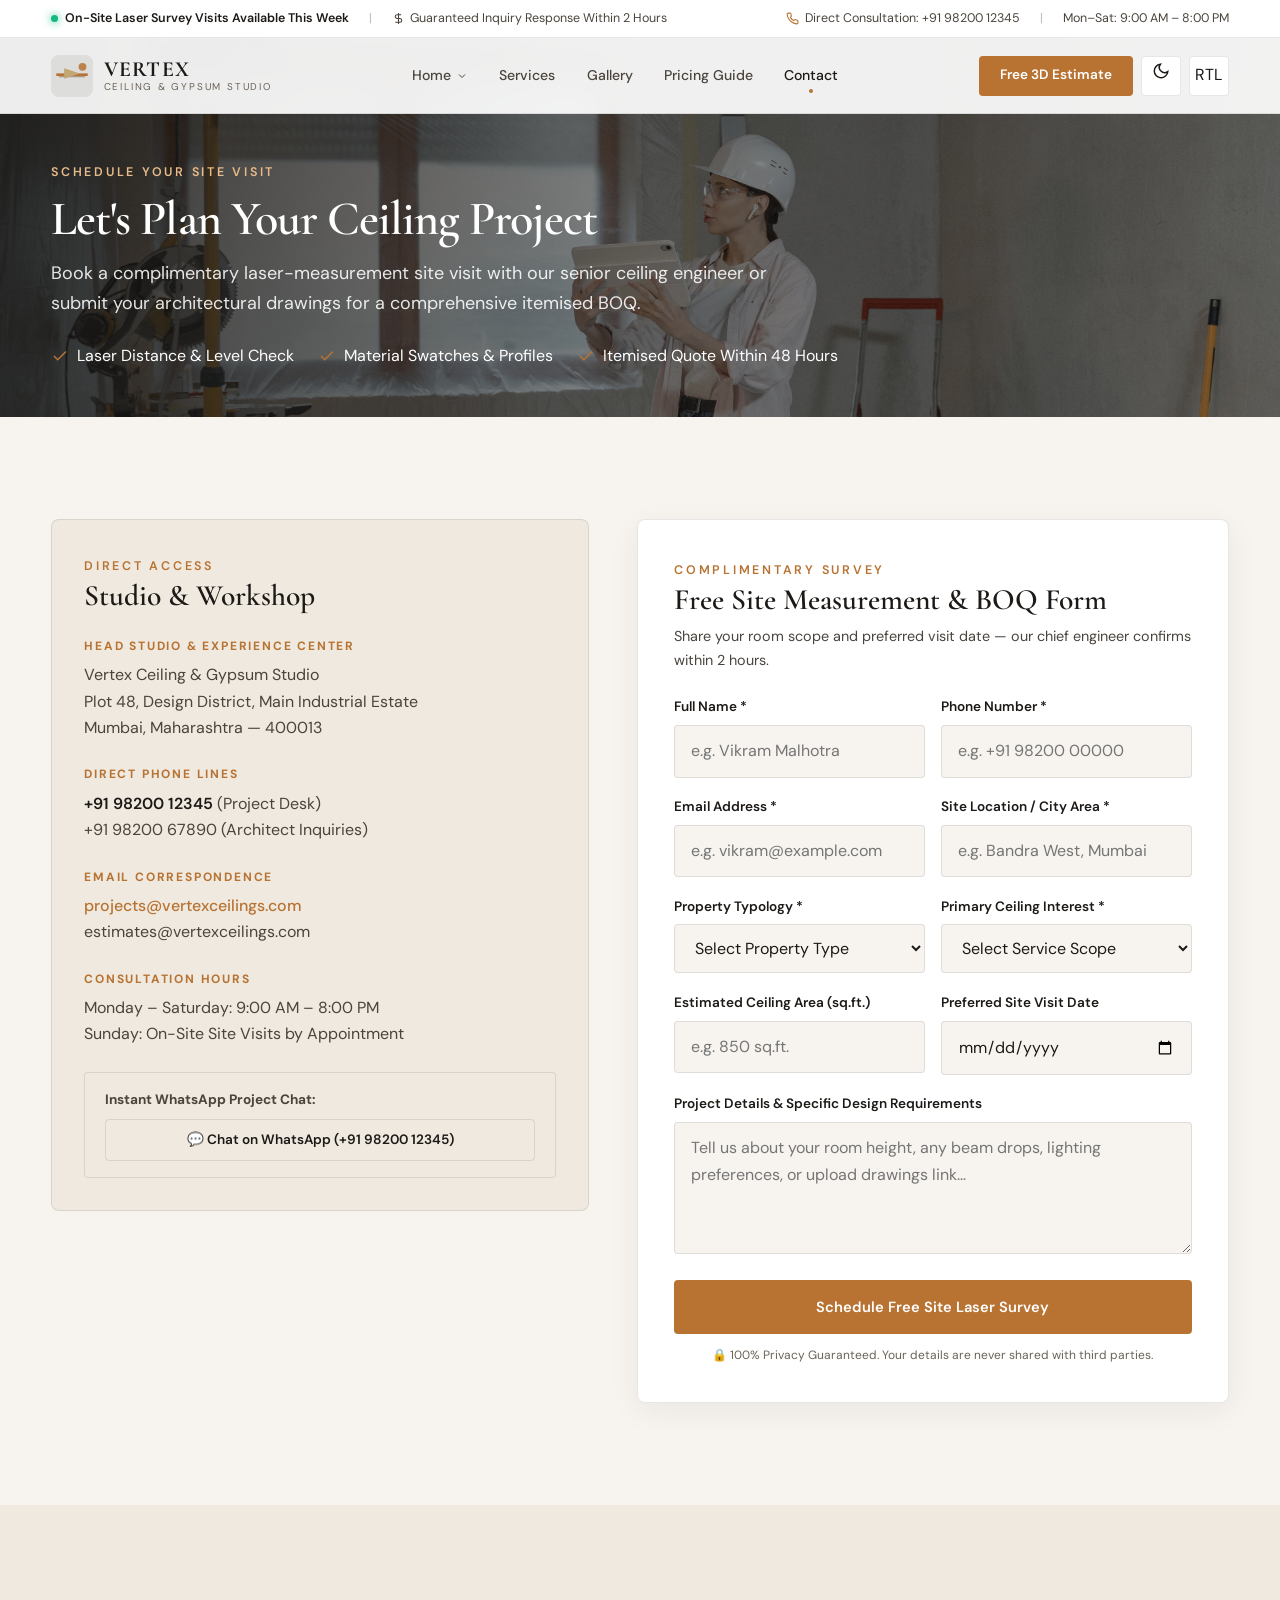
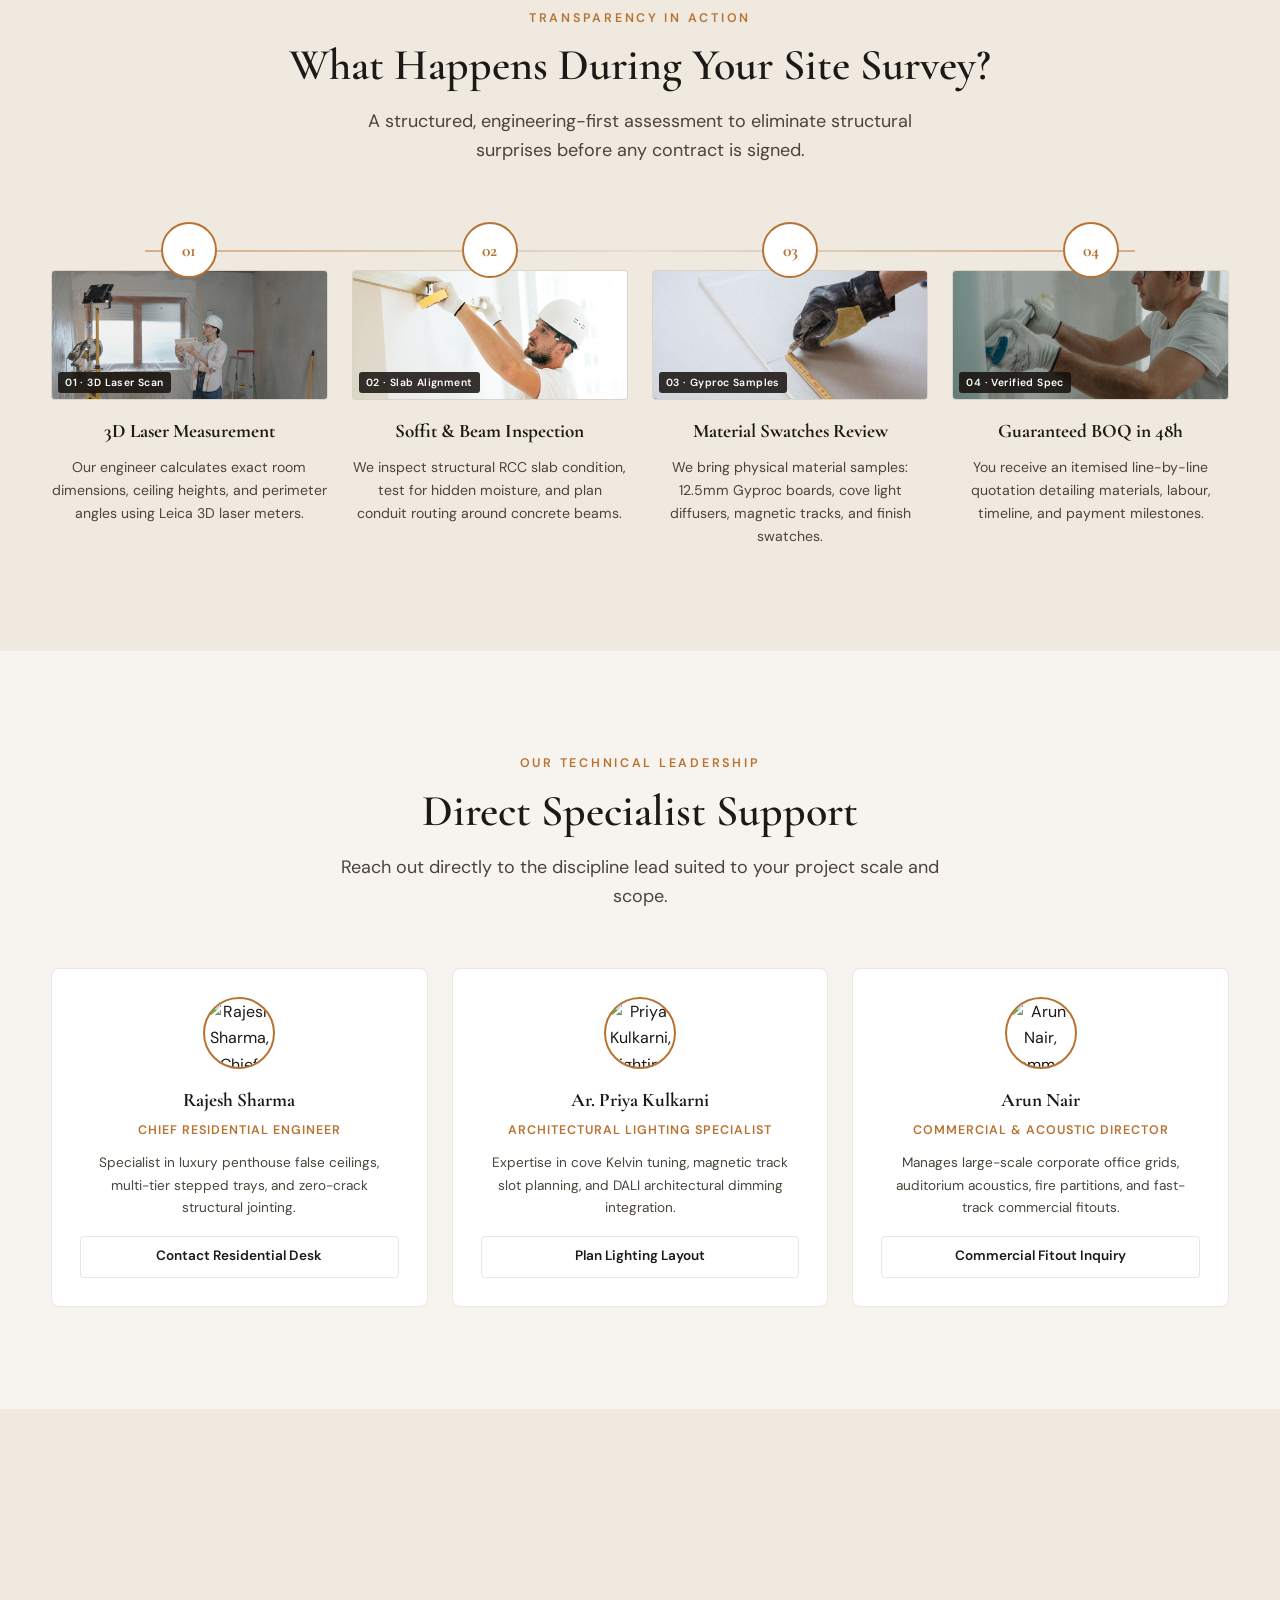
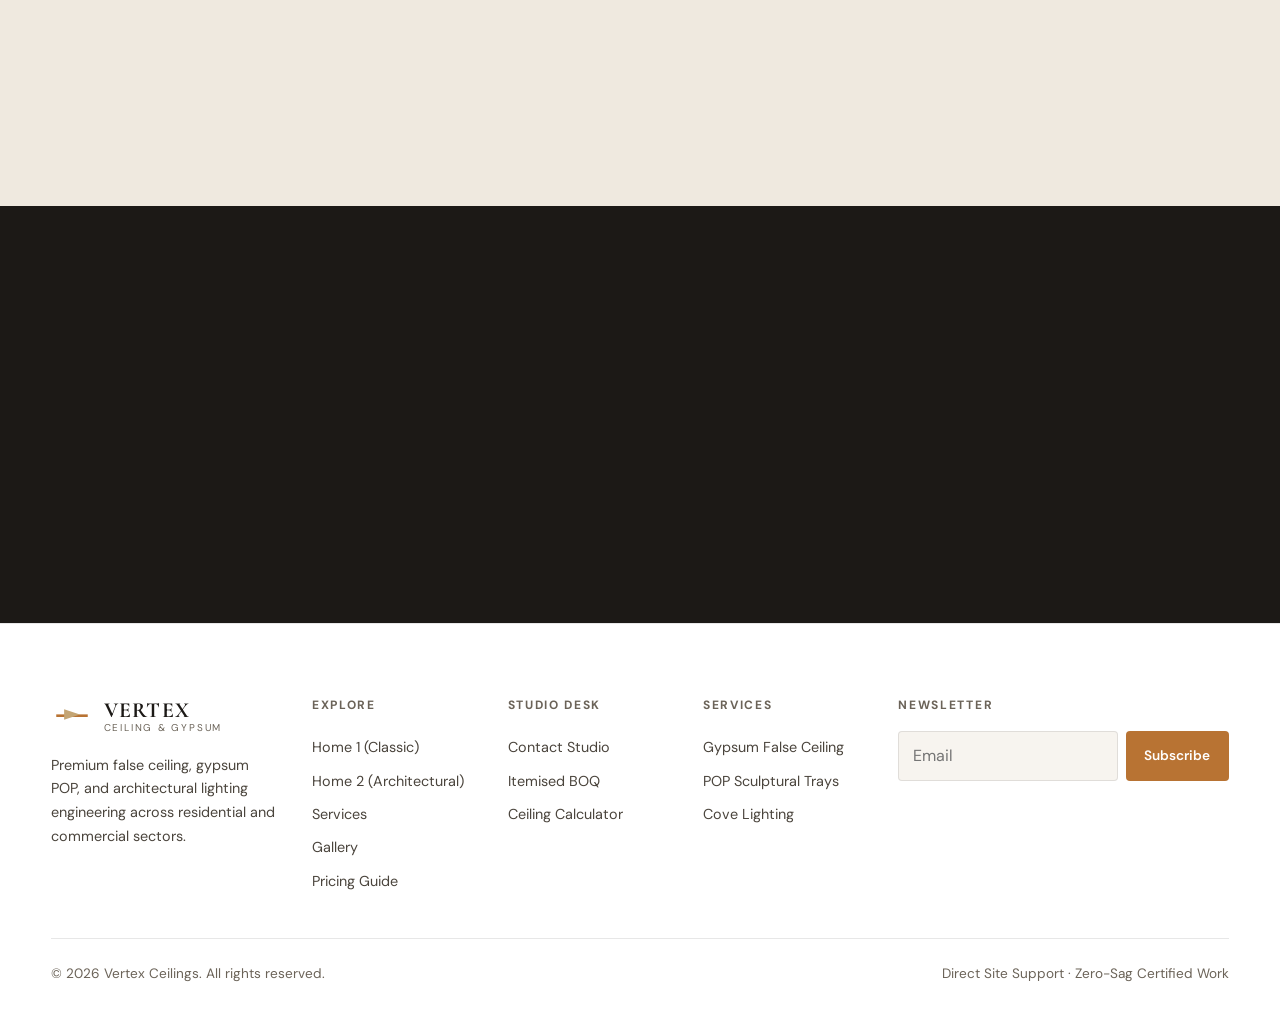
==== contact.html @ 54c8048c "Complete false ceiling website: Home 2, unique page layouts, local images and hero videos" ====
<!DOCTYPE html>
<html lang="en">
<head>
  <meta charset="UTF-8" />
  <meta name="viewport" content="width=device-width, initial-scale=1.0" />
  <meta name="description" content="Book a free on-site laser measurement visit and consultation with Vertex Ceilings. Specialist false ceiling and gypsum contractor." />
  <title>Contact Studio & Book Free Site Visit | VERTEX CEILINGS</title>
  <link rel="icon" href="favicon.svg" type="image/svg+xml" />
  <link rel="stylesheet" href="assets/css/style.css" />
</head>
<body class="has-topbar">
  <!-- Unique Top Announcement Micro-Bar -->
  <aside class="top-micro-bar" aria-label="Quick announcements and contact">
    <div class="top-bar-inner">
      <div class="top-bar-left">
        <span class="status-badge"><span class="status-dot"></span> On-Site Laser Survey Visits Available This Week</span>
        <span style="opacity: 0.35;">|</span>
        <span class="top-bar-item" style="display: inline-flex; align-items: center; gap: 0.35rem;">
          <svg width="13" height="13" viewBox="0 0 24 24" fill="none" stroke="currentColor" stroke-width="2"><path d="M12 2v20M17 5H9.5a3.5 3.5 0 0 0 0 7h5a3.5 3.5 0 0 1 0 7H6"/></svg>
          Guaranteed Inquiry Response Within 2 Hours
        </span>
      </div>
      <div class="top-bar-right">
        <a href="tel:+919820012345" class="top-bar-link">
          <svg width="13" height="13" viewBox="0 0 24 24" fill="none" stroke="currentColor" stroke-width="2"><path d="M22 16.92v3a2 2 0 0 1-2.18 2 19.79 19.79 0 0 1-8.63-3.07 19.5 19.5 0 0 1-6-6 19.79 19.79 0 0 1-3.07-8.67A2 2 0 0 1 4.11 2h3a2 2 0 0 1 2 1.72 12.84 12.84 0 0 0 .7 2.81 2 2 0 0 1-.45 2.11L8.09 9.91a16 16 0 0 0 6 6l1.27-1.27a2 2 0 0 1 2.11-.45 12.84 12.84 0 0 0 2.81.7A2 2 0 0 1 22 16.92z"/></svg>
          Direct Consultation: +91 98200 12345
        </a>
        <span style="opacity: 0.35;">|</span>
        <span class="top-bar-item">Mon–Sat: 9:00 AM – 8:00 PM</span>
      </div>
    </div>
  </aside>

  <!-- Unique Architectural Site Header -->
  <header class="site-header" role="banner">
    <div class="container nav-inner">
      <a href="index.html" class="logo" aria-label="Vertex Ceilings home">
        <svg viewBox="0 0 64 64" fill="none" aria-hidden="true"><rect width="64" height="64" rx="12" fill="currentColor" opacity=".08"/><path d="M8 28h48v4H8z" fill="#b87333"/><path d="M12 32h40v2H12z" fill="#8b7355" opacity=".6"/><path d="M20 20l24 8-24 8V20z" fill="#c4a574"/><circle cx="48" cy="18" r="6" fill="#b87333" opacity=".85"/></svg>
        <span class="logo-text"><span class="logo-name">VERTEX</span><span class="logo-tag">Ceiling &amp; Gypsum Studio</span></span>
      </a>

      <nav class="nav-desktop" aria-label="Primary">
        <div class="nav-dropdown">
          <button type="button" class="nav-dropdown-btn" aria-expanded="false">
            Home
            <svg viewBox="0 0 24 24" fill="none" stroke="currentColor" stroke-width="2"><path d="M6 9l6 6 6-6"/></svg>
          </button>
          <div class="dropdown-menu">
            <a href="index.html" class="dropdown-item">
              <div>
                <div class="dropdown-item-title">Home 1 — Classic Turnkey</div>
                <div class="dropdown-item-desc">Residential Gypsum, POP Trays &amp; Interior Works</div>
              </div>
              <span class="dropdown-item-badge">Classic</span>
            </a>
            <a href="index-2.html" class="dropdown-item">
              <div>
                <div class="dropdown-item-title">Home 2 — Architectural Studio</div>
                <div class="dropdown-item-desc">Commercial Grids, Acoustic Tech &amp; Live Estimator</div>
              </div>
              <span class="dropdown-item-badge" style="background:#2563eb;">Modern</span>
            </a>
          </div>
        </div>
        <a href="services.html">Services</a>
        <a href="gallery.html">Gallery</a>
        <a href="pricing.html">Pricing Guide</a>
        <a href="contact.html" class="active">Contact</a>
      </nav>

      <div class="nav-actions">
        <button type="button" class="btn btn-primary btn-sm nav-cta-desktop" data-modal-open="estimate-modal">Free 3D Estimate</button>
        <button type="button" class="icon-btn" data-theme-toggle aria-label="Toggle theme"><span data-theme-icon></span></button>
        <button type="button" class="icon-btn" data-rtl-toggle aria-label="Toggle text direction"><span data-rtl-label>RTL</span></button>
        <button type="button" class="hamburger" aria-label="Open menu" aria-expanded="false"><span></span><span></span><span></span></button>
      </div>
    </div>
  </header>

  <div class="mobile-drawer" aria-hidden="true">
    <div class="drawer-backdrop"></div>
    <nav class="drawer-panel" aria-label="Mobile">
      <div class="drawer-home-group">
        <span style="font-size: 0.72rem; text-transform: uppercase; font-weight: 700; color: var(--accent); padding: 0.2rem 0.5rem;">Select Homepage</span>
        <a href="index.html" class="drawer-home-item" data-nav>
          <span>Home 1 (Classic Turnkey)</span>
          <span style="font-size: 0.65rem; background: var(--accent); color:#fff; padding: 2px 6px; border-radius: 3px;">Home 1</span>
        </a>
        <a href="index-2.html" class="drawer-home-item" data-nav>
          <span>Home 2 (Architectural Studio)</span>
          <span style="font-size: 0.65rem; background: #2563eb; color:#fff; padding: 2px 6px; border-radius: 3px;">Home 2</span>
        </a>
      </div>
      <a href="services.html" data-nav>Services</a>
      <a href="gallery.html" data-nav>Gallery</a>
      <a href="pricing.html" data-nav>Pricing Guide</a>
      <a href="contact.html" class="active" data-nav>Contact</a>
      <div class="drawer-divider"></div>
      <a href="tel:+919820012345" class="drawer-link" style="color:var(--accent); font-weight:600; text-align:center;">📞 Call: +91 98200 12345</a>
      <button type="button" class="drawer-link" data-modal-open="estimate-modal">Free 3D Estimate</button>
      <button type="button" class="drawer-link" data-theme-toggle>Theme Toggle</button>
      <button type="button" class="drawer-link" data-rtl-toggle>RTL / LTR Mode</button>
    </nav>
  </div>

  <main>
    <!-- Page Hero with Fast Response Guarantee -->
    <section class="page-hero">
      <div class="page-hero-bg">
        <video autoplay muted loop playsinline poster="assets/IMAGE/1 (13).jpg">
          <source src="assets/V/12684257_1920_1080_60fps.mp4" type="video/mp4" />
          <img src="assets/IMAGE/1 (13).jpg" alt="Vertex Ceilings senior engineer on site with digital survey equipment" width="1600" height="900" fetchpriority="high" />
        </video>
      </div>
      <div class="container">
        <p class="eyebrow">Schedule Your Site Visit</p>
        <h1 class="display-heading">Let's Plan Your Ceiling Project</h1>
        <p class="section-lead">Book a complimentary laser-measurement site visit with our senior ceiling engineer or submit your architectural drawings for a comprehensive itemised BOQ.</p>
        
        <div style="display:flex; flex-wrap:wrap; gap:1.5rem; margin-top:1.5rem;">
          <div style="display:flex; align-items:center; gap:0.5rem; color:#fff;">
            <svg width="18" height="18" viewBox="0 0 24 24" fill="none" stroke="currentColor" stroke-width="2" style="color:var(--accent);"><polyline points="20 6 9 17 4 12"/></svg>
            <span>Laser Distance &amp; Level Check</span>
          </div>
          <div style="display:flex; align-items:center; gap:0.5rem; color:#fff;">
            <svg width="18" height="18" viewBox="0 0 24 24" fill="none" stroke="currentColor" stroke-width="2" style="color:var(--accent);"><polyline points="20 6 9 17 4 12"/></svg>
            <span>Material Swatches &amp; Profiles</span>
          </div>
          <div style="display:flex; align-items:center; gap:0.5rem; color:#fff;">
            <svg width="18" height="18" viewBox="0 0 24 24" fill="none" stroke="currentColor" stroke-width="2" style="color:var(--accent);"><polyline points="20 6 9 17 4 12"/></svg>
            <span>Itemised Quote Within 48 Hours</span>
          </div>
        </div>
      </div>
    </section>

    <!-- UNIQUE SECTION: Interactive Multi-Field Booking Form & Studio Details Grid -->
    <section class="section" id="estimate">
      <div class="container contact-grid">
        <!-- Studio Information Column -->
        <div class="contact-info-card reveal">
          <span class="eyebrow" style="color:var(--accent);">Direct Access</span>
          <h2 class="section-heading" style="font-size:1.85rem;margin-bottom:1.5rem;">Studio &amp; Workshop</h2>
          
          <div class="contact-info-item">
            <h3>Head Studio &amp; Experience Center</h3>
            <p>Vertex Ceiling &amp; Gypsum Studio<br />Plot 48, Design District, Main Industrial Estate<br />Mumbai, Maharashtra — 400013</p>
          </div>

          <div class="contact-info-item">
            <h3>Direct Phone Lines</h3>
            <p>
              <a href="tel:+919820012345" style="color:var(--text-primary); font-weight:600;">+91 98200 12345</a> (Project Desk)<br />
              <a href="tel:+919820067890" style="color:var(--text-secondary);">+91 98200 67890</a> (Architect Inquiries)
            </p>
          </div>

          <div class="contact-info-item">
            <h3>Email Correspondence</h3>
            <p>
              <a href="mailto:projects@vertexceilings.com" style="color:var(--accent); font-weight:500;">projects@vertexceilings.com</a><br />
              <a href="mailto:estimates@vertexceilings.com" style="color:var(--text-secondary);">estimates@vertexceilings.com</a>
            </p>
          </div>

          <div class="contact-info-item">
            <h3>Consultation Hours</h3>
            <p>Monday – Saturday: 9:00 AM – 8:00 PM<br />Sunday: On-Site Site Visits by Appointment</p>
          </div>

          <div style="background:var(--bg-secondary); border-radius:var(--radius); padding:1rem 1.25rem; margin-top:1.5rem; border:1px solid var(--border);">
            <p style="font-size:0.85rem; color:var(--text-secondary); margin-bottom:0.5rem;"><strong>Instant WhatsApp Project Chat:</strong></p>
            <a href="https://wa.me/919820012345?text=Hi%20Vertex%20Ceilings,%20I%20would%20like%20to%20book%20a%20site%20visit." target="_blank" rel="noopener" class="btn btn-outline btn-sm" style="width:100%; justify-content:center;">
              💬 Chat on WhatsApp (+91 98200 12345)
            </a>
          </div>
        </div>

        <!-- Comprehensive Free Estimate Request Form -->
        <div class="form-card reveal">
          <span class="eyebrow" style="color:var(--accent);">Complimentary Survey</span>
          <h2 class="section-heading" style="font-size:1.85rem;margin-bottom:.5rem;">Free Site Measurement &amp; BOQ Form</h2>
          <p style="color:var(--text-secondary);font-size:.9rem;margin-bottom:1.5rem;">Share your room scope and preferred visit date — our chief engineer confirms within 2 hours.</p>

          <form data-validate id="contact-estimate-form" data-success-message="Thank you! Your survey request has been assigned. Our chief engineer will call within 2 hours to confirm your site visit.">
            <div class="form-success" role="status"></div>

            <div class="form-row">
              <div class="form-group">
                <label for="c-name">Full Name *</label>
                <input id="c-name" name="name" type="text" required autocomplete="name" placeholder="e.g. Vikram Malhotra" />
              </div>
              <div class="form-group">
                <label for="c-phone">Phone Number *</label>
                <input id="c-phone" name="phone" type="tel" required autocomplete="tel" placeholder="e.g. +91 98200 00000" />
              </div>
            </div>

            <div class="form-row">
              <div class="form-group">
                <label for="c-email">Email Address *</label>
                <input id="c-email" name="email" type="email" required autocomplete="email" placeholder="e.g. vikram@example.com" />
              </div>
              <div class="form-group">
                <label for="c-city">Site Location / City Area *</label>
                <input id="c-city" name="city" type="text" required placeholder="e.g. Bandra West, Mumbai" />
              </div>
            </div>

            <div class="form-row">
              <div class="form-group">
                <label for="c-property">Property Typology *</label>
                <select id="c-property" name="property" required>
                  <option value="">Select Property Type</option>
                  <option>Apartment (2BHK / 3BHK)</option>
                  <option>Luxury Penthouse / Duplex</option>
                  <option>Independent Villa / Bungalow</option>
                  <option>Commercial Office / Corporate</option>
                  <option>Retail Store / Showroom / Cafe</option>
                  <option>Renovation / Re-ceiling Site</option>
                </select>
              </div>
              <div class="form-group">
                <label for="c-service">Primary Ceiling Interest *</label>
                <select id="c-service" name="service" required>
                  <option value="">Select Service Scope</option>
                  <option>Designer Gypsum False Ceiling with Cove</option>
                  <option>Handcrafted POP Trays &amp; Sculptural Coffers</option>
                  <option>Magnetic Track &amp; Linear Lighting Integration</option>
                  <option>Commercial Acoustic Tiles &amp; Baffles</option>
                  <option>Wood Inlay &amp; Fluted Louvers Ceiling</option>
                  <option>Full Turnkey Room Interior</option>
                </select>
              </div>
            </div>

            <div class="form-row">
              <div class="form-group">
                <label for="c-area">Estimated Ceiling Area (sq.ft.)</label>
                <input id="c-area" name="area" type="text" placeholder="e.g. 850 sq.ft." />
              </div>
              <div class="form-group">
                <label for="c-date">Preferred Site Visit Date</label>
                <input id="c-date" name="date" type="date" />
              </div>
            </div>

            <div class="form-group">
              <label for="c-message">Project Details &amp; Specific Design Requirements</label>
              <textarea id="c-message" name="message" rows="4" required placeholder="Tell us about your room height, any beam drops, lighting preferences, or upload drawings link..."></textarea>
            </div>

            <button type="submit" class="btn btn-primary" style="width:100%;">Schedule Free Site Laser Survey</button>
            <p style="text-align:center; font-size:0.75rem; color:var(--text-muted); margin-top:0.75rem;">
              🔒 100% Privacy Guaranteed. Your details are never shared with third parties.
            </p>
          </form>
        </div>
      </div>
    </section>

    <!-- UNIQUE SECTION: What Happens During Your Free Site Visit? -->
    <section class="section" style="background: var(--bg-secondary);">
      <div class="container">
        <div class="section-header center reveal">
          <p class="eyebrow">Transparency in Action</p>
          <h2 class="section-heading">What Happens During Your Site Survey?</h2>
          <p class="section-lead">A structured, engineering-first assessment to eliminate structural surprises before any contract is signed.</p>
        </div>

        <div class="process-timeline reveal">
          <div class="process-step">
            <div class="process-step-thumb">
              <img src="assets/IMAGE/1 (13).jpg" alt="Senior engineer conducting 3D laser measurement and conduit mapping" width="300" height="180" loading="lazy" />
              <span class="process-step-thumb-tag">01 · 3D Laser Scan</span>
            </div>
            <span class="step-num">01</span>
            <h3>3D Laser Measurement</h3>
            <p>Our engineer calculates exact room dimensions, ceiling heights, and perimeter angles using Leica 3D laser meters.</p>
          </div>
          <div class="process-step">
            <div class="process-step-thumb">
              <img src="assets/IMAGE/1 (2).jpg" alt="Structural RCC slab spirit level inspection and plumb alignment check" width="300" height="180" loading="lazy" />
              <span class="process-step-thumb-tag">02 · Slab Alignment</span>
            </div>
            <span class="step-num">02</span>
            <h3>Soffit &amp; Beam Inspection</h3>
            <p>We inspect structural RCC slab condition, test for hidden moisture, and plan conduit routing around concrete beams.</p>
          </div>
          <div class="process-step">
            <div class="process-step-thumb">
              <img src="assets/IMAGE/1 (21).jpg" alt="Saint-Gobain 12.5mm gypsum plasterboard swatches and edge profiles" width="300" height="180" loading="lazy" />
              <span class="process-step-thumb-tag">03 · Gyproc Samples</span>
            </div>
            <span class="step-num">03</span>
            <h3>Material Swatches Review</h3>
            <p>We bring physical material samples: 12.5mm Gyproc boards, cove light diffusers, magnetic tracks, and finish swatches.</p>
          </div>
          <div class="process-step">
            <div class="process-step-thumb">
              <img src="assets/IMAGE/1 (10).jpg" alt="Straight edge tolerance inspection for zero-crack handover" width="300" height="180" loading="lazy" />
              <span class="process-step-thumb-tag">04 · Verified Spec</span>
            </div>
            <span class="step-num">04</span>
            <h3>Guaranteed BOQ in 48h</h3>
            <p>You receive an itemised line-by-line quotation detailing materials, labour, timeline, and payment milestones.</p>
          </div>
        </div>
      </div>
    </section>

    <!-- UNIQUE SECTION: Meet Our Engineering Specialists -->
    <section class="section">
      <div class="container">
        <div class="section-header center reveal">
          <p class="eyebrow">Our Technical Leadership</p>
          <h2 class="section-heading">Direct Specialist Support</h2>
          <p class="section-lead">Reach out directly to the discipline lead suited to your project scale and scope.</p>
        </div>

        <div class="specialist-grid reveal">
          <div class="specialist-card">
            <img class="specialist-avatar" src="https://images.unsplash.com/photo-1507003211169-0a1dd7228f2d?w=200&q=80" alt="Rajesh Sharma, Chief Ceiling Engineer" />
            <h4>Rajesh Sharma</h4>
            <p class="specialist-role">Chief Residential Engineer</p>
            <p style="font-size:0.85rem; color:var(--text-secondary); margin-bottom:1rem;">Specialist in luxury penthouse false ceilings, multi-tier stepped trays, and zero-crack structural jointing.</p>
            <a href="tel:+919820012345" class="btn btn-outline btn-sm" style="width:100%;">Contact Residential Desk</a>
          </div>

          <div class="specialist-card">
            <img class="specialist-avatar" src="https://images.unsplash.com/photo-1573496359142-b8d87734a5a2?w=200&q=80" alt="Priya Kulkarni, Lighting Architect" />
            <h4>Ar. Priya Kulkarni</h4>
            <p class="specialist-role">Architectural Lighting Specialist</p>
            <p style="font-size:0.85rem; color:var(--text-secondary); margin-bottom:1rem;">Expertise in cove Kelvin tuning, magnetic track slot planning, and DALI architectural dimming integration.</p>
            <a href="tel:+919820067890" class="btn btn-outline btn-sm" style="width:100%;">Plan Lighting Layout</a>
          </div>

          <div class="specialist-card">
            <img class="specialist-avatar" src="https://images.unsplash.com/photo-1500648767791-00dcc994a43e?w=200&q=80" alt="Arun Nair, Commercial Project Director" />
            <h4>Arun Nair</h4>
            <p class="specialist-role">Commercial &amp; Acoustic Director</p>
            <p style="font-size:0.85rem; color:var(--text-secondary); margin-bottom:1rem;">Manages large-scale corporate office grids, auditorium acoustics, fire partitions, and fast-track commercial fitouts.</p>
            <a href="tel:+919820012345" class="btn btn-outline btn-sm" style="width:100%;">Commercial Fitout Inquiry</a>
          </div>
        </div>
      </div>
    </section>

    <!-- UNIQUE SECTION: Geographic Service Area Coverage Matrix -->
    <section class="section" style="background: var(--bg-secondary); padding-top: 0;">
      <div class="container">
        <div style="background:var(--bg-elevated); border:1px solid var(--border); border-radius:var(--radius-lg); padding:2rem; box-shadow:var(--shadow-soft);" class="reveal">
          <div style="text-align:center; max-width:700px; margin:0 auto;">
            <span class="eyebrow">Prompt Site Dispatch</span>
            <h3 style="font-family:var(--font-display); font-size:1.65rem; margin-bottom:0.75rem;">Serving All Prime Metropolitan Zones</h3>
            <p style="color:var(--text-secondary); font-size:0.92rem; margin-bottom:1.5rem;">
              Our dedicated measurement vans carry laser scanners, safety scaffolding, and material kits across all central, western, and suburban districts.
            </p>
            <div style="display:flex; flex-wrap:wrap; justify-content:center; gap:0.6rem;">
              <span class="meta-pill" style="padding:0.4rem 0.8rem; font-weight:600;">South Mumbai &amp; Worli</span>
              <span class="meta-pill" style="padding:0.4rem 0.8rem; font-weight:600;">Bandra, Juhu &amp; Andheri</span>
              <span class="meta-pill" style="padding:0.4rem 0.8rem; font-weight:600;">Powai &amp; Vikhroli</span>
              <span class="meta-pill" style="padding:0.4rem 0.8rem; font-weight:600;">Thane &amp; Navi Mumbai</span>
              <span class="meta-pill" style="padding:0.4rem 0.8rem; font-weight:600;">Kandivali &amp; Borivali</span>
              <span class="meta-pill" style="padding:0.4rem 0.8rem; font-weight:600;">Pune City &amp; Baner Wing</span>
            </div>
          </div>
        </div>
      </div>
    </section>

    <!-- Call to Action Banner -->
    <section class="cta-band">
      <div class="container cta-band-inner reveal">
        <div>
          <h2>Need Quick Phone Consultation Right Now?</h2>
          <p>Our technical desk is open Monday to Saturday, 9am to 8pm. Speak with our ceiling estimator immediately.</p>
        </div>
        <a href="tel:+919820012345" class="btn btn-primary">Call Now: +91 98200 12345</a>
      </div>
    </section>
  </main>

  <!-- Site Footer -->
  <footer class="site-footer">
    <div class="container footer-grid">
      <div class="footer-brand">
        <a href="index.html" class="logo">
          <svg viewBox="0 0 64 64" width="40" height="40" fill="none" aria-hidden="true"><path d="M8 28h48v4H8z" fill="#b87333"/><path d="M20 20l24 8-24 8V20z" fill="#c4a574"/></svg>
          <span class="logo-text"><span class="logo-name">VERTEX</span><span class="logo-tag">Ceiling &amp; Gypsum</span></span>
        </a>
        <p>Premium false ceiling, gypsum POP, and architectural lighting engineering across residential and commercial sectors.</p>
      </div>
      <div class="footer-col">
        <h4>Explore</h4>
        <a href="index.html">Home 1 (Classic)</a>
        <a href="index-2.html">Home 2 (Architectural)</a>
        <a href="services.html">Services</a>
        <a href="gallery.html">Gallery</a>
        <a href="pricing.html">Pricing Guide</a>
      </div>
      <div class="footer-col">
        <h4>Studio Desk</h4>
        <a href="contact.html">Contact Studio</a>
        <a href="pricing.html#boq">Itemised BOQ</a>
        <a href="index-2.html#calculator">Ceiling Calculator</a>
      </div>
      <div class="footer-col">
        <h4>Services</h4>
        <a href="services.html#gypsum-ceilings">Gypsum False Ceiling</a>
        <a href="services.html#pop-design">POP Sculptural Trays</a>
        <a href="services.html#cove-lighting">Cove Lighting</a>
      </div>
      <div class="footer-col">
        <h4>Newsletter</h4>
        <form class="newsletter-form">
          <input type="email" placeholder="Email" aria-label="Email" required />
          <button type="submit" class="btn btn-primary btn-sm">Subscribe</button>
        </form>
        <p class="newsletter-msg" style="font-size:.8rem;margin-top:.5rem;"></p>
      </div>
    </div>
    <div class="container footer-bottom">
      <span>&copy; 2026 Vertex Ceilings. All rights reserved.</span>
      <span>Direct Site Support · Zero-Sag Certified Work</span>
    </div>
  </footer>

  <!-- Free Estimate Modal -->
  <div class="modal" id="estimate-modal" role="dialog" aria-labelledby="estimate-title" aria-hidden="true">
    <div class="modal-backdrop"></div>
    <div class="modal-panel">
      <button type="button" class="modal-close" aria-label="Close">&times;</button>
      <h2 id="estimate-title">Quick Estimate Request</h2>
      <p>Share your room details — our site engineer contacts you within 24 hours.</p>
      <form data-validate data-success-message="Estimate request received. Our team will contact you shortly.">
        <div class="form-success" role="status"></div>
        <div class="form-group"><label for="cnt-name">Full Name</label><input id="cnt-name" name="name" type="text" required autocomplete="name" /></div>
        <div class="form-group"><label for="cnt-email">Email</label><input id="cnt-email" name="email" type="email" required autocomplete="email" /></div>
        <div class="form-group"><label for="cnt-phone">Phone</label><input id="cnt-phone" name="phone" type="tel" required autocomplete="tel" /></div>
        <div class="form-group">
          <label for="cnt-service">Service</label>
          <select id="cnt-service" name="service" required>
            <option value="">Select service</option>
            <option>False Ceiling</option>
            <option>Gypsum Work</option>
            <option>POP Design</option>
            <option>Cove Lighting</option>
            <option>Turnkey Interiors</option>
          </select>
        </div>
        <div class="form-group"><label for="cnt-area">Approx. Area (sq.ft.)</label><input id="cnt-area" name="area" type="text" placeholder="e.g. 500" /></div>
        <button type="submit" class="btn btn-primary" style="width:100%;">Submit Request</button>
      </form>
    </div>
  </div>

  <script src="assets/js/main.js"></script>
</body>
</html>
---- assets/css/style.css ----
/* VERTEX CEILINGS — Design System */
@import url('https://fonts.googleapis.com/css2?family=Cormorant+Garamond:ital,wght@0,500;0,600;0,700;1,500&family=DM+Sans:ital,opsz,wght@0,9..40,400;0,9..40,500;0,9..40,600;0,9..40,700;1,9..40,400&display=swap');

:root {
  --bg-primary: #f7f4ef;
  --bg-secondary: #efe9df;
  --bg-elevated: #ffffff;
  --text-primary: #1c1916;
  --text-secondary: #4a443c;
  --text-muted: #6b6358;
  --accent: #b87333;
  --accent-soft: rgba(184, 115, 51, 0.12);
  --accent-hover: #9a5f28;
  --border: rgba(28, 25, 22, 0.1);
  --shadow: 0 24px 60px rgba(28, 25, 22, 0.08);
  --shadow-soft: 0 8px 32px rgba(28, 25, 22, 0.06);
  --hero-overlay: linear-gradient(105deg, rgba(15, 14, 12, 0.88) 0%, rgba(15, 14, 12, 0.45) 55%, rgba(15, 14, 12, 0.25) 100%);
  --font-display: 'Cormorant Garamond', Georgia, serif;
  --font-body: 'DM Sans', system-ui, sans-serif;
  --nav-height: 76px;
  --radius: 4px;
  --radius-lg: 8px;
  --transition: 0.35s cubic-bezier(0.4, 0, 0.2, 1);
}

[data-theme='dark'] {
  --bg-primary: #141312;
  --bg-secondary: #1c1a18;
  --bg-elevated: #222019;
  --text-primary: #f5f0e8;
  --text-secondary: #d4cdc2;
  --text-muted: #a89f92;
  --accent: #d4a574;
  --accent-soft: rgba(212, 165, 116, 0.15);
  --accent-hover: #e8bc8a;
  --border: rgba(245, 240, 232, 0.12);
  --shadow: 0 24px 60px rgba(0, 0, 0, 0.45);
  --shadow-soft: 0 8px 32px rgba(0, 0, 0, 0.35);
  --hero-overlay: linear-gradient(105deg, rgba(8, 7, 6, 0.92) 0%, rgba(8, 7, 6, 0.55) 55%, rgba(8, 7, 6, 0.35) 100%);
}

*,
*::before,
*::after {
  box-sizing: border-box;
  margin: 0;
  padding: 0;
}

html {
  scroll-behavior: smooth;
}

body {
  font-family: var(--font-body);
  background: var(--bg-primary);
  color: var(--text-primary);
  line-height: 1.65;
  overflow-x: hidden;
  transition: background var(--transition), color var(--transition);
}

img {
  max-width: 100%;
  height: auto;
  display: block;
}

a {
  color: inherit;
  text-decoration: none;
}

ul {
  list-style: none;
}

button,
input,
select,
textarea {
  font: inherit;
  color: inherit;
}

.container {
  width: min(1200px, 92vw);
  margin-inline: auto;
}

.container-wide {
  width: min(1400px, 94vw);
  margin-inline: auto;
}

.eyebrow {
  font-size: clamp(0.7rem, 1.5vw, 0.78rem);
  letter-spacing: 0.22em;
  text-transform: uppercase;
  color: var(--accent);
  font-weight: 600;
  margin-bottom: 0.75rem;
}

.display-heading {
  font-family: var(--font-display);
  font-weight: 600;
  line-height: 1.12;
  font-size: clamp(2.25rem, 5vw, 3.75rem);
  letter-spacing: -0.02em;
}

.section-heading {
  font-family: var(--font-display);
  font-size: clamp(1.85rem, 4vw, 2.75rem);
  font-weight: 600;
  line-height: 1.15;
  margin-bottom: 1rem;
}

.section-lead {
  color: var(--text-secondary);
  font-size: clamp(1rem, 2vw, 1.125rem);
  max-width: 52ch;
}

.section {
  padding: clamp(4rem, 8vw, 7rem) 0;
}

.section-header {
  margin-bottom: clamp(2.5rem, 5vw, 3.5rem);
}

.section-header.center {
  text-align: center;
  margin-inline: auto;
}

.section-header.center .section-lead {
  margin-inline: auto;
}

/* Buttons */
.btn {
  display: inline-flex;
  align-items: center;
  justify-content: center;
  gap: 0.5rem;
  padding: 0.85rem 1.65rem;
  border-radius: var(--radius);
  font-weight: 600;
  font-size: 0.92rem;
  border: 1px solid transparent;
  cursor: pointer;
  transition: transform 0.25s ease, background var(--transition), border-color var(--transition), box-shadow var(--transition);
}

.btn:focus-visible {
  outline: 2px solid var(--accent);
  outline-offset: 3px;
}

.btn-primary {
  background: var(--accent);
  color: #fff;
}

[data-theme='dark'] .btn-primary {
  color: #1c1916;
}

.btn-primary:hover {
  background: var(--accent-hover);
  transform: translateY(-2px);
  box-shadow: var(--shadow-soft);
}

.btn-outline {
  background: transparent;
  border-color: var(--border);
  color: var(--text-primary);
}

.btn-outline:hover {
  border-color: var(--accent);
  color: var(--accent);
}

.btn-ghost {
  background: rgba(255, 255, 255, 0.08);
  border: 1px solid rgba(255, 255, 255, 0.25);
  color: #fff;
  backdrop-filter: blur(8px);
}

.btn-ghost:hover {
  background: rgba(255, 255, 255, 0.15);
}

.btn-sm {
  padding: 0.55rem 1.1rem;
  font-size: 0.85rem;
}

/* Navbar */
.site-header {
  position: fixed;
  top: 0;
  left: 0;
  right: 0;
  z-index: 1000;
  height: var(--nav-height);
  background: color-mix(in srgb, var(--bg-elevated) 92%, transparent);
  backdrop-filter: blur(16px);
  -webkit-backdrop-filter: blur(16px);
  border-bottom: 1px solid var(--border);
  transition: background var(--transition), box-shadow var(--transition), backdrop-filter var(--transition);
}

.site-header.scrolled {
  background: color-mix(in srgb, var(--bg-elevated) 98%, transparent);
  box-shadow: var(--shadow-soft);
}

.nav-inner {
  height: 100%;
  display: flex;
  align-items: center;
  justify-content: space-between;
  gap: 1rem;
}

.logo {
  display: flex;
  align-items: center;
  gap: 0.65rem;
  flex-shrink: 0;
}

.logo svg {
  width: 42px;
  height: 42px;
}

.logo-text {
  display: flex;
  flex-direction: column;
  line-height: 1.1;
}

.logo-name {
  font-family: var(--font-display);
  font-size: 1.35rem;
  font-weight: 700;
  letter-spacing: 0.06em;
}

.logo-tag {
  font-size: 0.62rem;
  letter-spacing: 0.18em;
  text-transform: uppercase;
  color: var(--text-muted);
}

.nav-desktop {
  display: flex;
  align-items: center;
  gap: 0.25rem;
}

.nav-desktop a {
  padding: 0.5rem 0.85rem;
  font-size: 0.88rem;
  font-weight: 500;
  color: var(--text-secondary);
  border-radius: var(--radius);
  position: relative;
  transition: color var(--transition);
}

.nav-desktop a:hover,
.nav-desktop a.active {
  color: var(--text-primary);
}

.nav-desktop a.active::after {
  content: '';
  position: absolute;
  bottom: 0.15rem;
  left: 50%;
  transform: translateX(-50%);
  width: 4px;
  height: 4px;
  border-radius: 50%;
  background: var(--accent);
}

.nav-actions {
  display: flex;
  align-items: center;
  gap: 0.5rem;
}

.icon-btn {
  width: 40px;
  height: 40px;
  border: 1px solid var(--border);
  border-radius: var(--radius);
  background: var(--bg-elevated);
  cursor: pointer;
  display: grid;
  place-items: center;
  transition: border-color var(--transition), background var(--transition);
}

.icon-btn:hover {
  border-color: var(--accent);
}

.icon-btn svg {
  width: 18px;
  height: 18px;
}

.nav-cta {
  display: none;
}

.nav-cta-desktop {
  width: auto !important;
  height: 40px !important;
  display: inline-flex !important;
  align-items: center !important;
  justify-content: center !important;
  padding: 0.55rem 1.25rem !important;
  white-space: nowrap !important;
  border-radius: var(--radius) !important;
  background: var(--accent) !important;
  color: #fff !important;
  font-weight: 600 !important;
  box-shadow: none !important;
}

[data-theme='dark'] .nav-cta-desktop {
  color: #1c1916 !important;
}

.hamburger {
  display: none;
  width: 44px;
  height: 44px;
  border: 1px solid var(--border);
  border-radius: var(--radius);
  background: var(--bg-elevated);
  cursor: pointer;
  flex-direction: column;
  align-items: center;
  justify-content: center;
  gap: 5px;
}

.hamburger span {
  width: 20px;
  height: 2px;
  background: var(--text-primary);
  transition: transform var(--transition), opacity var(--transition);
}

.hamburger.open span:nth-child(1) {
  transform: translateY(7px) rotate(45deg);
}

.hamburger.open span:nth-child(2) {
  opacity: 0;
}

.hamburger.open span:nth-child(3) {
  transform: translateY(-7px) rotate(-45deg);
}

.mobile-drawer {
  position: fixed;
  inset: 0;
  z-index: 1100;
  pointer-events: none;
  visibility: hidden;
}

.mobile-drawer.open {
  pointer-events: auto;
  visibility: visible;
}

.drawer-backdrop {
  position: absolute;
  inset: 0;
  background: rgba(0, 0, 0, 0.5);
  opacity: 0;
  transition: opacity var(--transition);
}

.mobile-drawer.open .drawer-backdrop {
  opacity: 1;
}

.drawer-panel {
  position: absolute;
  top: 0;
  bottom: 0;
  left: 0;
  width: min(320px, 88vw);
  background: var(--bg-elevated);
  box-shadow: var(--shadow);
  padding: calc(var(--nav-height) + 1rem) 1.5rem 2rem;
  display: flex;
  flex-direction: column;
  gap: 0.25rem;
  transform: translateX(-100%);
  transition: transform var(--transition);
}

[dir='rtl'] .drawer-panel {
  transform: translateX(100%);
  left: auto;
  right: 0;
}

.mobile-drawer.open .drawer-panel {
  transform: translateX(0);
}

.drawer-panel a,
.drawer-panel button.drawer-link {
  padding: 0.85rem 1rem;
  text-align: center;
  font-weight: 500;
  border-radius: var(--radius);
  border: none;
  background: none;
  width: 100%;
  cursor: pointer;
}

.drawer-panel a:hover,
.drawer-panel button.drawer-link:hover {
  background: var(--accent-soft);
}

.drawer-divider {
  height: 1px;
  background: var(--border);
  margin: 0.75rem 0;
}

/* Hero */
.hero {
  min-height: 100vh;
  min-height: 100dvh;
  display: grid;
  align-items: center;
  position: relative;
  padding-top: var(--nav-height);
}

.hero-bg {
  position: absolute;
  inset: 0;
  z-index: 0;
}

.hero-bg img,
.hero-bg video {
  width: 100%;
  height: 100%;
  object-fit: cover;
  position: absolute;
  inset: 0;
}

.hero-bg::after {
  content: '';
  position: absolute;
  inset: 0;
  background: var(--hero-overlay);
  z-index: 1;
  pointer-events: none;
}

.hero-content {
  position: relative;
  z-index: 2;
  padding: clamp(3rem, 8vw, 6rem) 0;
}

/* Page Hero (Inner Pages: Services, Gallery, Pricing, Contact) */
.page-hero {
  position: relative;
  min-height: 320px;
  display: flex;
  align-items: center;
  padding: calc(var(--nav-height) + 1.5rem) 0 3rem;
  overflow: hidden;
  color: #fff;
  background: #141312;
}

.page-hero-bg {
  position: absolute;
  inset: 0;
  z-index: 0;
}

.page-hero-bg img,
.page-hero-bg video {
  width: 100%;
  height: 100%;
  object-fit: cover;
  object-position: center;
  position: absolute;
  inset: 0;
}

.page-hero-bg::after {
  content: '';
  position: absolute;
  inset: 0;
  background: linear-gradient(135deg, rgba(15, 14, 12, 0.90) 0%, rgba(15, 14, 12, 0.72) 55%, rgba(15, 14, 12, 0.50) 100%);
  z-index: 1;
  pointer-events: none;
}
}

.page-hero .container {
  position: relative;
  z-index: 1;
}

.page-hero .eyebrow {
  color: #e8bc8a;
  margin-bottom: 0.5rem;
}

.page-hero .display-heading {
  color: #fff;
  font-size: clamp(2rem, 3.8vw, 3rem);
  line-height: 1.18;
  margin-bottom: 0.75rem;
}

.page-hero .section-lead {
  color: rgba(255, 255, 255, 0.88);
  max-width: 62ch;
}

.hero-grid {
  display: grid;
  grid-template-columns: 1.1fr 0.9fr;
  gap: clamp(2rem, 5vw, 4rem);
  align-items: center;
}

.hero-copy {
  color: #fff;
  max-width: 38rem;
}

.hero-copy .eyebrow {
  color: #e8bc8a;
}

.hero-copy .display-heading {
  margin-bottom: 1.25rem;
}

.hero-copy p {
  font-size: clamp(1rem, 2vw, 1.15rem);
  opacity: 0.92;
  margin-bottom: 2rem;
  line-height: 1.7;
}

.hero-badges {
  display: flex;
  flex-wrap: wrap;
  gap: 0.5rem;
  margin-bottom: 1.5rem;
}

.hero-badge {
  font-size: 0.75rem;
  letter-spacing: 0.08em;
  text-transform: uppercase;
  padding: 0.35rem 0.75rem;
  border: 1px solid rgba(255, 255, 255, 0.25);
  border-radius: 999px;
  background: rgba(255, 255, 255, 0.06);
}

.hero-actions {
  display: flex;
  flex-wrap: wrap;
  gap: 0.75rem;
}

.hero-visual {
  position: relative;
  display: flex;
  justify-content: center;
}

.ceiling-3d {
  width: min(320px, 80vw);
  aspect-ratio: 1;
  position: relative;
  perspective: 800px;
}

.ceiling-ring {
  position: absolute;
  inset: 10%;
  border: 1px solid rgba(232, 188, 138, 0.35);
  border-radius: 50%;
  animation: spin-slow 24s linear infinite;
}

.ceiling-ring:nth-child(2) {
  inset: 20%;
  animation-direction: reverse;
  animation-duration: 18s;
}

.ceiling-core {
  position: absolute;
  inset: 28%;
  background: radial-gradient(circle at 30% 30%, #e8dcc8, #8b7355 45%, #3d3428);
  border-radius: 50%;
  box-shadow: 0 0 60px rgba(184, 115, 51, 0.4), inset 0 -20px 40px rgba(0, 0, 0, 0.3);
  animation: float 6s ease-in-out infinite;
}

@keyframes spin-slow {
  to {
    transform: rotate(360deg);
  }
}

@keyframes float {
  0%,
  100% {
    transform: translateY(0) rotateX(8deg);
  }
  50% {
    transform: translateY(-12px) rotateX(12deg);
  }
}

/* Stats */
.stats-strip {
  background: var(--bg-secondary);
  border-block: 1px solid var(--border);
}

.stats-grid {
  display: grid;
  grid-template-columns: repeat(4, 1fr);
  gap: 1rem;
  padding: 2rem 0;
}

.stat-item {
  text-align: center;
  padding: 1rem;
}

.stat-num {
  font-family: var(--font-display);
  font-size: clamp(2rem, 4vw, 2.75rem);
  font-weight: 700;
  color: var(--accent);
  line-height: 1;
}

.stat-num .suffix {
  font-size: 0.6em;
}

.stat-label {
  margin-top: 0.35rem;
  font-size: 0.85rem;
  color: var(--text-secondary);
  font-weight: 500;
}

/* Featured designs — horizontal scroll */
.designs-scroll {
  display: flex;
  gap: 1.25rem;
  overflow-x: auto;
  padding-bottom: 1rem;
  scroll-snap-type: x mandatory;
  -webkit-overflow-scrolling: touch;
  scrollbar-width: thin;
}

.design-card {
  flex: 0 0 min(340px, 85vw);
  scroll-snap-align: start;
  background: var(--bg-elevated);
  border: 1px solid var(--border);
  border-radius: var(--radius-lg);
  overflow: hidden;
  transition: transform var(--transition), box-shadow var(--transition);
}

.design-card:hover {
  transform: translateY(-6px);
  box-shadow: var(--shadow);
}

.design-card img {
  width: 100%;
  aspect-ratio: 4/3;
  object-fit: cover;
  transition: transform 0.6s ease;
}

.design-card:hover img {
  transform: scale(1.04);
}

.design-card-body {
  padding: 1.25rem 1.35rem 1.5rem;
}

.design-card-body h3 {
  font-family: var(--font-display);
  font-size: 1.35rem;
  margin-bottom: 0.5rem;
}

.design-card-body p {
  font-size: 0.9rem;
  color: var(--text-secondary);
}

.design-tag {
  display: inline-block;
  font-size: 0.7rem;
  letter-spacing: 0.12em;
  text-transform: uppercase;
  color: var(--accent);
  margin-bottom: 0.5rem;
}

/* Asymmetric about block */
.about-split {
  display: grid;
  grid-template-columns: 0.95fr 1.05fr;
  gap: clamp(2rem, 5vw, 4rem);
  align-items: center;
}

.about-split.reverse {
  direction: ltr;
}

.about-split.reverse .about-image {
  order: 2;
}

[dir='rtl'] .about-split.reverse .about-image {
  order: 0;
}

.about-image {
  position: relative;
  border-radius: var(--radius-lg);
  overflow: hidden;
  box-shadow: var(--shadow);
}

.about-image img {
  width: 100%;
  aspect-ratio: 5/4;
  object-fit: cover;
}

.about-image::before {
  content: '';
  position: absolute;
  inset: 0;
  border: 1px solid var(--border);
  border-radius: var(--radius-lg);
  transform: translate(12px, 12px);
  z-index: -1;
}

.about-list {
  margin-top: 1.5rem;
  display: flex;
  flex-direction: column;
  gap: 0.75rem;
}

.about-list li {
  display: flex;
  gap: 0.65rem;
  align-items: flex-start;
  color: var(--text-secondary);
  font-size: 0.95rem;
}

.about-list li::before {
  content: '';
  width: 6px;
  height: 6px;
  background: var(--accent);
  border-radius: 50%;
  margin-top: 0.55rem;
  flex-shrink: 0;
}

/* Services grid — varied */
.services-grid {
  display: grid;
  grid-template-columns: repeat(12, 1fr);
  gap: 1.25rem;
}

.service-card {
  background: var(--bg-elevated);
  border: 1px solid var(--border);
  border-radius: var(--radius-lg);
  padding: clamp(1.5rem, 3vw, 2rem);
  transition: border-color var(--transition), transform var(--transition);
}

.service-card:hover {
  border-color: color-mix(in srgb, var(--accent) 40%, var(--border));
  transform: translateY(-4px);
}

.service-card:nth-child(1) {
  grid-column: span 6;
}

.service-card:nth-child(2) {
  grid-column: span 6;
}

.service-card:nth-child(3) {
  grid-column: span 4;
}

.service-card:nth-child(4) {
  grid-column: span 8;
}

.service-icon {
  width: 48px;
  height: 48px;
  border-radius: var(--radius);
  background: var(--accent-soft);
  display: grid;
  place-items: center;
  margin-bottom: 1rem;
  color: var(--accent);
}

.service-card h3 {
  font-family: var(--font-display);
  font-size: 1.5rem;
  margin-bottom: 0.65rem;
}

.service-card p {
  color: var(--text-secondary);
  font-size: 0.92rem;
}

/* Why choose — bento */
.bento-grid {
  display: grid;
  grid-template-columns: repeat(3, 1fr);
  gap: 1rem;
}

.bento-item {
  background: var(--bg-elevated);
  border: 1px solid var(--border);
  border-radius: var(--radius-lg);
  padding: 1.5rem;
}

.bento-item.featured {
  grid-column: span 2;
  grid-row: span 2;
  padding: 2rem;
  background: linear-gradient(145deg, var(--bg-elevated), var(--bg-secondary));
}

.bento-item h3 {
  font-family: var(--font-display);
  font-size: 1.25rem;
  margin-bottom: 0.5rem;
}

.bento-item p {
  font-size: 0.9rem;
  color: var(--text-secondary);
}

.bento-item.featured h3 {
  font-size: 1.75rem;
}

/* Process timeline */
.process-timeline {
  display: grid;
  grid-template-columns: repeat(4, 1fr);
  gap: 1.5rem;
  position: relative;
}

.process-timeline::before {
  content: '';
  position: absolute;
  top: 28px;
  left: 8%;
  right: 8%;
  height: 2px;
  background: linear-gradient(90deg, var(--accent), var(--border), var(--accent));
  opacity: 0.5;
}

.process-step {
  position: relative;
  text-align: center;
  padding-top: 3rem;
}

.step-num {
  position: absolute;
  top: 0;
  left: 50%;
  transform: translateX(-50%);
  width: 56px;
  height: 56px;
  border-radius: 50%;
  background: var(--bg-elevated);
  border: 2px solid var(--accent);
  display: grid;
  place-items: center;
  font-family: var(--font-display);
  font-weight: 700;
  font-size: 1.1rem;
  color: var(--accent);
  z-index: 1;
}

.process-step h3 {
  font-family: var(--font-display);
  font-size: 1.2rem;
  margin-bottom: 0.5rem;
}

.process-step p {
  font-size: 0.88rem;
  color: var(--text-secondary);
}

/* Testimonials */
.testimonials-grid {
  display: grid;
  grid-template-columns: repeat(3, 1fr);
  gap: 1.25rem;
}

.testimonial-card {
  background: var(--bg-elevated);
  border: 1px solid var(--border);
  border-radius: var(--radius-lg);
  padding: 1.75rem;
  position: relative;
}

.testimonial-card::before {
  content: '"';
  font-family: var(--font-display);
  font-size: 4rem;
  line-height: 1;
  color: var(--accent-soft);
  position: absolute;
  top: 0.5rem;
  left: 1rem;
}

.testimonial-card blockquote {
  font-size: 0.95rem;
  color: var(--text-secondary);
  margin-bottom: 1.25rem;
  padding-top: 1.5rem;
  font-style: italic;
}

.testimonial-author {
  font-weight: 600;
  font-size: 0.9rem;
}

.testimonial-role {
  font-size: 0.8rem;
  color: var(--text-muted);
}

/* CTA band */
.cta-band {
  background: var(--text-primary);
  color: #f7f4ef;
  padding: clamp(3rem, 6vw, 5rem) 0;
}

[data-theme='dark'] .cta-band {
  background: #0a0908;
  border-top: 1px solid var(--border);
}

.cta-band-inner {
  display: flex;
  flex-wrap: wrap;
  align-items: center;
  justify-content: space-between;
  gap: 2rem;
}

.cta-band h2 {
  font-family: var(--font-display);
  font-size: clamp(1.75rem, 3.5vw, 2.5rem);
  max-width: 20ch;
}

.cta-band p {
  opacity: 0.85;
  max-width: 40ch;
  margin-top: 0.75rem;
}

/* Page hero inner */
.page-hero {
  padding-top: calc(var(--nav-height) + 3rem);
  padding-bottom: 3rem;
  position: relative;
  min-height: 42vh;
  display: flex;
  align-items: flex-end;
}

.page-hero-bg {
  position: absolute;
  inset: 0;
  z-index: 0;
}

.page-hero-bg img {
  width: 100%;
  height: 100%;
  object-fit: cover;
}

.page-hero-bg::after {
  content: '';
  position: absolute;
  inset: 0;
  background: var(--hero-overlay);
}

.page-hero .container {
  position: relative;
  z-index: 1;
  color: #fff;
}

.page-hero .section-lead {
  color: rgba(255, 255, 255, 0.88);
}

/* Gallery */
.gallery-filters {
  display: flex;
  flex-wrap: wrap;
  gap: 0.5rem;
  justify-content: center;
  margin-bottom: 2rem;
}

.filter-btn {
  padding: 0.5rem 1.1rem;
  border: 1px solid var(--border);
  border-radius: 999px;
  background: var(--bg-elevated);
  cursor: pointer;
  font-size: 0.85rem;
  font-weight: 500;
  transition: all var(--transition);
}

.filter-btn.active,
.filter-btn:hover {
  background: var(--accent);
  border-color: var(--accent);
  color: #fff;
}

[data-theme='dark'] .filter-btn.active {
  color: #1c1916;
}

.gallery-masonry {
  columns: 3;
  column-gap: 1rem;
}

.gallery-item {
  break-inside: avoid;
  margin-bottom: 1rem;
  border-radius: var(--radius-lg);
  overflow: hidden;
  position: relative;
  cursor: pointer;
  border: 1px solid var(--border);
}

.gallery-item img {
  width: 100%;
  object-fit: cover;
  transition: transform 0.5s ease;
}

.gallery-item:hover img {
  transform: scale(1.05);
}

.gallery-overlay {
  position: absolute;
  inset: 0;
  background: linear-gradient(to top, rgba(0, 0, 0, 0.75), transparent 55%);
  opacity: 0;
  transition: opacity var(--transition);
  display: flex;
  flex-direction: column;
  justify-content: flex-end;
  padding: 1.25rem;
  color: #fff;
}

.gallery-item:hover .gallery-overlay {
  opacity: 1;
}

.gallery-overlay h3 {
  font-family: var(--font-display);
  font-size: 1.2rem;
}

.gallery-overlay span {
  font-size: 0.8rem;
  opacity: 0.85;
}

/* Pricing */
.pricing-layout {
  display: grid;
  grid-template-columns: repeat(4, 1fr);
  gap: 1rem;
  align-items: stretch;
}

.pricing-card {
  background: var(--bg-elevated);
  border: 1px solid var(--border);
  border-radius: var(--radius-lg);
  padding: 1.75rem 1.5rem;
  display: flex;
  flex-direction: column;
  transition: transform var(--transition), box-shadow var(--transition);
}

.pricing-card.highlight {
  border-color: var(--accent);
  box-shadow: var(--shadow-soft);
  transform: scale(1.02);
}

.pricing-card h3 {
  font-family: var(--font-display);
  font-size: 1.5rem;
  margin-bottom: 0.35rem;
}

.pricing-rate {
  font-size: clamp(1.75rem, 3vw, 2.25rem);
  font-weight: 700;
  color: var(--accent);
  margin: 1rem 0;
}

.pricing-rate small {
  font-size: 0.45em;
  font-weight: 500;
  color: var(--text-muted);
}

.pricing-features {
  flex: 1;
  margin: 1rem 0 1.5rem;
  display: flex;
  flex-direction: column;
  gap: 0.55rem;
}

.pricing-features li {
  font-size: 0.88rem;
  color: var(--text-secondary);
  padding-left: 1.25rem;
  position: relative;
}

.pricing-features li::before {
  content: '✓';
  position: absolute;
  left: 0;
  color: var(--accent);
  font-weight: 700;
}

.pricing-note {
  background: var(--bg-secondary);
  border: 1px solid var(--border);
  border-radius: var(--radius-lg);
  padding: 2rem;
  margin-top: 3rem;
}

.pricing-table-wrap {
  overflow-x: auto;
  margin-top: 2rem;
}

.pricing-table {
  width: 100%;
  border-collapse: collapse;
  font-size: 0.9rem;
}

.pricing-table th,
.pricing-table td {
  padding: 1rem;
  text-align: start;
  border-bottom: 1px solid var(--border);
}

.pricing-table th {
  font-weight: 600;
  background: var(--bg-secondary);
}

/* Contact */
.contact-grid {
  display: grid;
  grid-template-columns: 1fr 1.1fr;
  gap: clamp(2rem, 4vw, 3rem);
  align-items: start;
}

.contact-info-card {
  background: var(--bg-secondary);
  border: 1px solid var(--border);
  border-radius: var(--radius-lg);
  padding: 2rem;
}

.contact-info-item {
  margin-bottom: 1.5rem;
}

.contact-info-item h3 {
  font-size: 0.75rem;
  letter-spacing: 0.15em;
  text-transform: uppercase;
  color: var(--accent);
  margin-bottom: 0.35rem;
}

.contact-info-item p {
  color: var(--text-secondary);
}

.form-card {
  background: var(--bg-elevated);
  border: 1px solid var(--border);
  border-radius: var(--radius-lg);
  padding: clamp(1.5rem, 4vw, 2.25rem);
  box-shadow: var(--shadow-soft);
}

.form-row {
  display: grid;
  grid-template-columns: 1fr 1fr;
  gap: 1rem;
}

.form-group {
  margin-bottom: 1.15rem;
}

.form-group label {
  display: block;
  font-size: 0.85rem;
  font-weight: 600;
  margin-bottom: 0.4rem;
}

.form-group input,
.form-group select,
.form-group textarea {
  width: 100%;
  padding: 0.75rem 1rem;
  border: 1px solid var(--border);
  border-radius: var(--radius);
  background: var(--bg-primary);
  transition: border-color var(--transition), box-shadow var(--transition);
}

.form-group input:focus,
.form-group select:focus,
.form-group textarea:focus {
  outline: none;
  border-color: var(--accent);
  box-shadow: 0 0 0 3px var(--accent-soft);
}

.form-group.error input,
.form-group.error select,
.form-group.error textarea {
  border-color: #c0392b;
}

.field-error {
  font-size: 0.78rem;
  color: #c0392b;
  margin-top: 0.25rem;
}

.form-success {
  padding: 1rem;
  background: rgba(39, 174, 96, 0.12);
  border: 1px solid rgba(39, 174, 96, 0.35);
  border-radius: var(--radius);
  color: var(--text-primary);
  margin-bottom: 1rem;
  display: none;
}

.form-success.show {
  display: block;
}

/* Service detail sections */
.service-hero-block {
  display: grid;
  grid-template-columns: 1fr 1fr;
  gap: 3rem;
  align-items: center;
  margin-bottom: 4rem;
}

.service-hero-block:nth-child(even) .service-hero-image {
  order: 2;
}

[dir='rtl'] .service-hero-block:nth-child(even) .service-hero-image {
  order: 0;
}

.service-hero-image {
  border-radius: var(--radius-lg);
  overflow: hidden;
  box-shadow: var(--shadow);
}

.service-hero-image img {
  width: 100%;
  aspect-ratio: 16/11;
  object-fit: cover;
}

.service-meta {
  display: flex;
  flex-wrap: wrap;
  gap: 1rem;
  margin-top: 1.25rem;
}

.service-meta span {
  font-size: 0.85rem;
  padding: 0.4rem 0.85rem;
  background: var(--accent-soft);
  border-radius: var(--radius);
  color: var(--text-secondary);
}

/* Modal */
.modal {
  position: fixed;
  inset: 0;
  z-index: 2000;
  display: grid;
  place-items: center;
  padding: 1rem;
  opacity: 0;
  visibility: hidden;
  transition: opacity var(--transition), visibility var(--transition);
}

.modal.open {
  opacity: 1;
  visibility: visible;
}

.modal-backdrop {
  position: absolute;
  inset: 0;
  background: rgba(0, 0, 0, 0.55);
  backdrop-filter: blur(6px);
}

.modal-panel {
  position: relative;
  width: min(480px, 100%);
  max-height: 90vh;
  overflow-y: auto;
  background: var(--bg-elevated);
  border: 1px solid var(--border);
  border-radius: var(--radius-lg);
  padding: 2rem;
  box-shadow: var(--shadow);
  transform: scale(0.92) translateY(16px);
  transition: transform var(--transition);
}

.modal.open .modal-panel {
  transform: scale(1) translateY(0);
}

.modal-close {
  position: absolute;
  top: 1rem;
  right: 1rem;
  width: 36px;
  height: 36px;
  border: 1px solid var(--border);
  border-radius: var(--radius);
  background: var(--bg-primary);
  cursor: pointer;
  font-size: 1.25rem;
  line-height: 1;
}

[dir='rtl'] .modal-close {
  right: auto;
  left: 1rem;
}

.modal-panel h2 {
  font-family: var(--font-display);
  font-size: 1.75rem;
  margin-bottom: 0.5rem;
}

.modal-panel > p {
  color: var(--text-secondary);
  font-size: 0.9rem;
  margin-bottom: 1.5rem;
}

/* Footer */
.site-footer {
  background: #fff;
  border-top: 1px solid var(--border);
  padding: clamp(3rem, 6vw, 4.5rem) 0 2rem;
}

[data-theme='dark'] .site-footer {
  background: var(--bg-secondary);
}

.footer-grid {
  display: grid;
  grid-template-columns: 1.4fr repeat(3, 1fr) 1.2fr;
  gap: 2rem;
  margin-bottom: 2.5rem;
}

.footer-brand p {
  color: var(--text-secondary);
  font-size: 0.9rem;
  margin-top: 1rem;
  max-width: 28ch;
}

.footer-col h4 {
  font-size: 0.75rem;
  letter-spacing: 0.14em;
  text-transform: uppercase;
  margin-bottom: 1rem;
  color: var(--text-muted);
}

.footer-col a {
  display: block;
  font-size: 0.9rem;
  color: var(--text-secondary);
  padding: 0.3rem 0;
  transition: color var(--transition);
}

.footer-col a:hover {
  color: var(--accent);
}

.newsletter-form {
  display: flex;
  gap: 0.5rem;
  margin-top: 0.75rem;
}

.newsletter-form input {
  flex: 1;
  min-width: 0;
  padding: 0.65rem 0.85rem;
  border: 1px solid var(--border);
  border-radius: var(--radius);
  background: var(--bg-primary);
}

.social-row {
  display: flex;
  gap: 0.65rem;
  margin-top: 1rem;
}

.social-link {
  width: 40px;
  height: 40px;
  border: 1px solid var(--border);
  border-radius: 50%;
  display: grid;
  place-items: center;
  color: var(--text-secondary);
  transition: transform 0.25s ease, border-color var(--transition), color var(--transition), box-shadow var(--transition);
}

.social-link:hover {
  transform: translateY(-3px) scale(1.05);
  border-color: var(--accent);
  color: var(--accent);
  box-shadow: 0 8px 20px var(--accent-soft);
}

.footer-bottom {
  padding-top: 1.5rem;
  border-top: 1px solid var(--border);
  display: flex;
  flex-wrap: wrap;
  justify-content: space-between;
  gap: 1rem;
  font-size: 0.85rem;
  color: var(--text-muted);
}

/* Reveal animations */
.reveal {
  opacity: 0;
  transform: translateY(28px);
  transition: opacity 0.7s ease, transform 0.7s ease;
}

.reveal.visible {
  opacity: 1;
  transform: translateY(0);
}

/* Lightbox */
.lightbox {
  position: fixed;
  inset: 0;
  z-index: 2500;
  background: rgba(0, 0, 0, 0.92);
  display: grid;
  place-items: center;
  padding: 1rem;
  opacity: 0;
  visibility: hidden;
  transition: opacity var(--transition), visibility var(--transition);
}

.lightbox.open {
  opacity: 1;
  visibility: visible;
}

.lightbox img {
  max-height: 85vh;
  max-width: 95vw;
  object-fit: contain;
  border-radius: var(--radius);
}

.lightbox-close {
  position: absolute;
  top: 1.5rem;
  right: 1.5rem;
  color: #fff;
  background: none;
  border: none;
  font-size: 2rem;
  cursor: pointer;
}

/* RTL helpers */
[dir='rtl'] .nav-desktop,
[dir='rtl'] .nav-actions {
  flex-direction: row-reverse;
}

[dir='rtl'] .logo {
  flex-direction: row-reverse;
}

[dir='rtl'] .about-list li,
[dir='rtl'] .pricing-features li {
  padding-left: 0;
  padding-right: 1.25rem;
}

[dir='rtl'] .pricing-features li::before,
[dir='rtl'] .about-list li::before {
  left: auto;
  right: 0;
}

[dir='rtl'] .cta-band-inner {
  flex-direction: row-reverse;
}

[dir='rtl'] .hero-actions,
[dir='rtl'] .newsletter-form {
  flex-direction: row-reverse;
}

/* Responsive */
@media (max-width: 1024px) {
  .hero-grid {
    grid-template-columns: 1fr;
  }

  .hero-visual {
    display: none;
  }

  .stats-grid {
    grid-template-columns: repeat(2, 1fr);
  }

  .services-grid .service-card {
    grid-column: span 6 !important;
  }

  .bento-grid {
    grid-template-columns: repeat(2, 1fr);
  }

  .bento-item.featured {
    grid-column: span 2;
    grid-row: span 1;
  }

  .process-timeline {
    grid-template-columns: repeat(2, 1fr);
  }

  .process-timeline::before {
    display: none;
  }

  .testimonials-grid {
    grid-template-columns: 1fr 1fr;
  }

  .pricing-layout {
    grid-template-columns: repeat(2, 1fr);
  }

  .pricing-card.highlight {
    transform: none;
  }

  .footer-grid {
    grid-template-columns: repeat(2, 1fr);
  }

  .gallery-masonry {
    columns: 2;
  }

  .about-split {
    grid-template-columns: 1fr;
  }

  .contact-grid {
    grid-template-columns: 1fr;
  }

  .service-hero-block {
    grid-template-columns: 1fr;
  }

  .service-hero-block:nth-child(even) .service-hero-image {
    order: 0;
  }
}

@media (max-width: 768px) {
  .nav-desktop,
  .nav-cta-desktop {
    display: none;
  }

  .hamburger {
    display: flex;
  }

  .nav-cta {
    display: none;
  }

  .drawer-panel {
    left: 0;
  }

  .services-grid .service-card {
    grid-column: span 12 !important;
  }

  .bento-grid {
    grid-template-columns: 1fr;
  }

  .bento-item.featured {
    grid-column: span 1;
  }

  .process-timeline {
    grid-template-columns: 1fr;
  }

  .testimonials-grid {
    grid-template-columns: 1fr;
  }

  .pricing-layout {
    grid-template-columns: 1fr;
    max-width: 400px;
    margin-inline: auto;
  }

  .footer-grid {
    grid-template-columns: 1fr;
    text-align: center;
  }

  .footer-brand .logo {
    justify-content: center;
  }

  .social-row,
  .newsletter-form {
    justify-content: center;
  }

  .gallery-masonry {
    columns: 1;
  }

  .form-row {
    grid-template-columns: 1fr;
  }

  .cta-band-inner {
    flex-direction: column;
    text-align: center;
  }

  [dir='rtl'] .cta-band-inner {
    flex-direction: column;
  }
}

@media (min-width: 769px) {
  .nav-cta-desktop {
    display: inline-flex;
  }
}


/* ==========================================================
   ENHANCED UNIQUE NAVBAR & EXTENDED ARCHITECTURAL COMPONENTS
   ========================================================== */

/* Top Micro Bar */
.top-micro-bar {
  background: var(--bg-elevated);
  border-bottom: 1px solid var(--border);
  font-size: 0.78rem;
  color: var(--text-secondary);
  position: fixed;
  top: 0;
  left: 0;
  right: 0;
  height: 38px;
  z-index: 1001;
  display: flex;
  align-items: center;
  transition: transform var(--transition), opacity var(--transition);
}

.top-bar-inner {
  display: flex;
  align-items: center;
  justify-content: space-between;
  gap: 1rem;
  width: min(1200px, 92vw);
  margin-inline: auto;
}

.top-bar-left,
.top-bar-right {
  display: flex;
  align-items: center;
  gap: 1.25rem;
}

.status-badge {
  display: inline-flex;
  align-items: center;
  gap: 0.4rem;
  font-weight: 600;
  color: var(--text-primary);
}

.status-dot {
  width: 7px;
  height: 7px;
  border-radius: 50%;
  background: #10b981;
  box-shadow: 0 0 8px #10b981;
  animation: pulse-dot 2s infinite ease-in-out;
}

@keyframes pulse-dot {
  0%, 100% { opacity: 1; transform: scale(1); }
  50% { opacity: 0.4; transform: scale(0.85); }
}

.top-bar-link {
  display: inline-flex;
  align-items: center;
  gap: 0.35rem;
  color: var(--text-secondary);
  transition: color var(--transition);
}

.top-bar-link:hover {
  color: var(--accent);
}

.top-bar-link svg {
  width: 13px;
  height: 13px;
  color: var(--accent);
}

/* Adjusted Header Position to account for top bar */
body.has-topbar .site-header {
  top: 38px;
}

body.has-topbar {
  padding-top: 38px;
}

/* Dropdown Menu in Desktop Nav */
.nav-dropdown {
  position: relative;
  display: inline-flex;
  align-items: center;
}

.nav-dropdown-btn {
  display: inline-flex;
  align-items: center;
  gap: 0.3rem;
  padding: 0.5rem 0.85rem;
  font-size: 0.88rem;
  font-weight: 500;
  color: var(--text-secondary);
  border-radius: var(--radius);
  background: transparent;
  border: none;
  cursor: pointer;
  position: relative;
  transition: color var(--transition);
}

.nav-dropdown-btn.active {
  color: var(--text-primary);
}

.nav-dropdown-btn.active::after {
  content: '';
  position: absolute;
  bottom: 0.15rem;
  left: 50%;
  transform: translateX(-50%);
  width: 4px;
  height: 4px;
  border-radius: 50%;
  background: var(--accent);
}

.nav-dropdown-btn svg {
  width: 12px;
  height: 12px;
  transition: transform var(--transition);
}

.nav-dropdown:hover .nav-dropdown-btn,
.nav-dropdown:focus-within .nav-dropdown-btn {
  color: var(--text-primary);
}

.nav-dropdown:hover .nav-dropdown-btn svg,
.nav-dropdown:focus-within .nav-dropdown-btn svg {
  transform: rotate(180deg);
}

.dropdown-menu {
  position: absolute;
  top: calc(100% + 0.35rem);
  left: 0;
  min-width: 260px;
  background: var(--bg-elevated);
  border: 1px solid var(--border);
  border-radius: var(--radius-lg);
  box-shadow: var(--shadow);
  padding: 0.5rem;
  opacity: 0;
  visibility: hidden;
  transform: translateY(8px);
  transition: opacity var(--transition), transform var(--transition), visibility var(--transition);
  z-index: 1005;
}

.nav-dropdown:hover .dropdown-menu,
.nav-dropdown:focus-within .dropdown-menu {
  opacity: 1;
  visibility: visible;
  transform: translateY(0);
}

.dropdown-item {
  display: flex;
  align-items: flex-start;
  gap: 0.75rem;
  padding: 0.65rem 0.75rem;
  border-radius: var(--radius);
  transition: background var(--transition);
  color: var(--text-primary);
}

.dropdown-item:hover {
  background: var(--accent-soft);
}

.dropdown-item-badge {
  font-size: 0.65rem;
  font-weight: 700;
  text-transform: uppercase;
  letter-spacing: 0.05em;
  padding: 0.15rem 0.4rem;
  border-radius: 3px;
  background: var(--accent);
  color: #fff;
  margin-top: 0.15rem;
}

.dropdown-item-title {
  font-weight: 600;
  font-size: 0.88rem;
  line-height: 1.2;
}

.dropdown-item-desc {
  font-size: 0.74rem;
  color: var(--text-muted);
  margin-top: 0.15rem;
}

/* Drawer Dropdown Section */
.drawer-home-group {
  display: flex;
  flex-direction: column;
  gap: 0.25rem;
  background: var(--bg-secondary);
  border-radius: var(--radius);
  padding: 0.4rem;
  margin-bottom: 0.35rem;
}

.drawer-home-item {
  display: flex;
  align-items: center;
  justify-content: space-between;
  padding: 0.6rem 0.8rem !important;
  font-size: 0.86rem;
  text-align: left !important;
}

[dir='rtl'] .drawer-home-item {
  text-align: right !important;
}

/* ==========================================================
   HOME 2 SPECIFIC ARCHITECTURAL LAYOUT & COMPONENTS
   ========================================================== */

/* Modern Architectural Hero */
.hero-architectural {
  min-height: 92vh;
  position: relative;
  display: flex;
  align-items: center;
  padding: calc(var(--nav-height) + 2rem) 0 4rem;
  background: radial-gradient(circle at 80% 20%, rgba(184, 115, 51, 0.12) 0%, transparent 50%),
              radial-gradient(circle at 10% 90%, rgba(184, 115, 51, 0.08) 0%, transparent 40%),
              var(--bg-primary);
  overflow: hidden;
}

.hero-arch-grid {
  display: grid;
  grid-template-columns: 1.2fr 1fr;
  gap: clamp(2rem, 5vw, 4.5rem);
  align-items: center;
}

.hero-pill-badge {
  display: inline-flex;
  align-items: center;
  gap: 0.5rem;
  background: var(--bg-elevated);
  border: 1px solid var(--border);
  padding: 0.35rem 0.9rem;
  border-radius: 999px;
  font-size: 0.8rem;
  font-weight: 600;
  color: var(--accent);
  margin-bottom: 1.25rem;
  box-shadow: var(--shadow-soft);
}

.hero-arch-showcase {
  position: relative;
}

.arch-main-card {
  position: relative;
  border-radius: var(--radius-lg);
  overflow: hidden;
  box-shadow: var(--shadow);
  border: 1px solid var(--border);
}

.arch-main-card img,
.arch-main-card video {
  width: 100%;
  aspect-ratio: 4/3;
  object-fit: cover;
  display: block;
  transition: transform 0.6s ease;
}

.arch-floating-badge {
  position: absolute;
  bottom: 1.25rem;
  left: 1.25rem;
  right: 1.25rem;
  background: rgba(28, 25, 22, 0.88);
  backdrop-filter: blur(12px);
  color: #fff;
  padding: 1rem 1.25rem;
  border-radius: var(--radius);
  border: 1px solid rgba(255, 255, 255, 0.15);
  display: flex;
  align-items: center;
  justify-content: space-between;
  gap: 1rem;
}

.arch-floating-badge h4 {
  font-family: var(--font-display);
  font-size: 1.05rem;
  font-weight: 600;
  color: #f7f4ef;
}

.arch-floating-badge p {
  font-size: 0.78rem;
  color: #d4cdc2;
}

.arch-floating-tag {
  background: var(--accent);
  color: #fff;
  font-size: 0.72rem;
  font-weight: 700;
  padding: 0.25rem 0.65rem;
  border-radius: 4px;
  white-space: nowrap;
}

/* Architectural Specs Strip */
.specs-matrix-strip {
  background: var(--bg-elevated);
  border-block: 1px solid var(--border);
  padding: 1.75rem 0;
}

.specs-grid {
  display: grid;
  grid-template-columns: repeat(4, 1fr);
  gap: 1.5rem;
}

.spec-box {
  display: flex;
  align-items: center;
  gap: 1rem;
  padding: 0.5rem;
}

.spec-icon-wrap {
  width: 44px;
  height: 44px;
  border-radius: var(--radius);
  background: var(--accent-soft);
  color: var(--accent);
  display: grid;
  place-items: center;
  flex-shrink: 0;
}

.spec-box h4 {
  font-size: 0.92rem;
  font-weight: 700;
  color: var(--text-primary);
}

.spec-box p {
  font-size: 0.8rem;
  color: var(--text-muted);
}

/* Interactive Ceiling Explorer Matrix */
.matrix-grid {
  display: grid;
  grid-template-columns: repeat(3, 1fr);
  gap: 1.75rem;
}

.matrix-card {
  background: var(--bg-elevated);
  border: 1px solid var(--border);
  border-radius: var(--radius-lg);
  overflow: hidden;
  transition: transform var(--transition), box-shadow var(--transition);
  display: flex;
  flex-direction: column;
}

.matrix-card:hover {
  transform: translateY(-6px);
  box-shadow: var(--shadow);
}

.matrix-media {
  position: relative;
  aspect-ratio: 16/10;
  overflow: hidden;
}

.matrix-media img {
  width: 100%;
  height: 100%;
  object-fit: cover;
  transition: transform 0.6s ease;
}

.matrix-card:hover .matrix-media img {
  transform: scale(1.05);
}

.matrix-badge {
  position: absolute;
  top: 0.75rem;
  right: 0.75rem;
  background: rgba(0, 0, 0, 0.75);
  backdrop-filter: blur(8px);
  color: #fff;
  font-size: 0.7rem;
  font-weight: 600;
  padding: 0.25rem 0.6rem;
  border-radius: 999px;
  border: 1px solid rgba(255, 255, 255, 0.2);
}

.matrix-body {
  padding: 1.5rem;
  display: flex;
  flex-direction: column;
  flex-grow: 1;
}

.matrix-room-tag {
  font-size: 0.72rem;
  font-weight: 700;
  letter-spacing: 0.14em;
  text-transform: uppercase;
  color: var(--accent);
  margin-bottom: 0.35rem;
}

.matrix-body h3 {
  font-family: var(--font-display);
  font-size: 1.35rem;
  margin-bottom: 0.5rem;
}

.matrix-body p {
  font-size: 0.88rem;
  color: var(--text-secondary);
  line-height: 1.55;
  margin-bottom: 1.25rem;
  flex-grow: 1;
}

.matrix-meta-pills {
  display: flex;
  flex-wrap: wrap;
  gap: 0.4rem;
  padding-top: 1rem;
  border-top: 1px solid var(--border);
}

.meta-pill {
  font-size: 0.74rem;
  color: var(--text-muted);
  background: var(--bg-secondary);
  padding: 0.25rem 0.55rem;
  border-radius: 4px;
}

/* Cross Section Engineering Anatomy */
.anatomy-container {
  display: grid;
  grid-template-columns: 1fr 1fr;
  gap: 3rem;
  align-items: center;
}

.anatomy-layers {
  display: flex;
  flex-direction: column;
  gap: 1rem;
}

.anatomy-layer {
  background: var(--bg-elevated);
  border: 1px solid var(--border);
  border-left: 4px solid var(--accent);
  border-radius: var(--radius);
  padding: 1.25rem;
  transition: transform var(--transition), border-color var(--transition);
}

[dir='rtl'] .anatomy-layer {
  border-left: 1px solid var(--border);
  border-right: 4px solid var(--accent);
}

.anatomy-layer:hover {
  transform: translateX(6px);
  border-color: var(--accent);
}

[dir='rtl'] .anatomy-layer:hover {
  transform: translateX(-6px);
}

.layer-header {
  display: flex;
  align-items: center;
  justify-content: space-between;
  margin-bottom: 0.35rem;
}

.layer-num {
  font-size: 0.75rem;
  font-weight: 700;
  text-transform: uppercase;
  letter-spacing: 0.1em;
  color: var(--accent);
}

.layer-title {
  font-family: var(--font-display);
  font-size: 1.15rem;
  font-weight: 700;
  color: var(--text-primary);
}

.layer-spec {
  font-size: 0.84rem;
  color: var(--text-secondary);
}

/* Real-Time Ceiling Cost Estimator Widget */
.calc-card {
  background: var(--bg-elevated);
  border: 1px solid var(--border);
  border-radius: var(--radius-lg);
  box-shadow: var(--shadow);
  padding: clamp(1.75rem, 4vw, 3rem);
}

.calc-grid {
  display: grid;
  grid-template-columns: 1.2fr 0.8fr;
  gap: 2.5rem;
}

.calc-controls {
  display: flex;
  flex-direction: column;
  gap: 1.75rem;
}

.calc-field-group label {
  display: block;
  font-weight: 600;
  font-size: 0.92rem;
  margin-bottom: 0.5rem;
  color: var(--text-primary);
}

.calc-slider-wrap {
  display: flex;
  align-items: center;
  gap: 1rem;
}

.calc-slider {
  flex-grow: 1;
  height: 8px;
  border-radius: 4px;
  background: var(--border);
  accent-color: var(--accent);
  cursor: pointer;
}

.calc-slider-value {
  font-family: var(--font-display);
  font-size: 1.35rem;
  font-weight: 700;
  color: var(--accent);
  min-width: 90px;
  text-align: right;
}

.calc-chips {
  display: grid;
  grid-template-columns: repeat(2, 1fr);
  gap: 0.75rem;
}

.calc-chip-btn {
  display: flex;
  flex-direction: column;
  align-items: flex-start;
  padding: 0.85rem 1rem;
  border: 1px solid var(--border);
  border-radius: var(--radius);
  background: var(--bg-primary);
  cursor: pointer;
  text-align: left;
  transition: all var(--transition);
}

[dir='rtl'] .calc-chip-btn {
  text-align: right;
}

.calc-chip-btn.active,
.calc-chip-btn:hover {
  border-color: var(--accent);
  background: var(--accent-soft);
}

.calc-chip-title {
  font-weight: 600;
  font-size: 0.88rem;
  color: var(--text-primary);
}

.calc-chip-sub {
  font-size: 0.74rem;
  color: var(--text-muted);
}

.calc-summary-panel {
  background: var(--bg-secondary);
  border: 1px solid var(--border);
  border-radius: var(--radius);
  padding: 1.75rem;
  display: flex;
  flex-direction: column;
  justify-content: space-between;
}

.calc-result-number {
  font-family: var(--font-display);
  font-size: clamp(2rem, 3.5vw, 2.75rem);
  font-weight: 700;
  color: var(--accent);
  line-height: 1.1;
  margin: 0.5rem 0 1rem;
}

.calc-breakdown-list {
  display: flex;
  flex-direction: column;
  gap: 0.6rem;
  margin-bottom: 1.5rem;
  font-size: 0.85rem;
}

.calc-breakdown-row {
  display: flex;
  justify-content: space-between;
  padding-bottom: 0.4rem;
  border-bottom: 1px dashed var(--border);
  color: var(--text-secondary);
}

.calc-breakdown-row strong {
  color: var(--text-primary);
}

/* Quality Standards 10-Point Checklist */
.checklist-grid {
  display: grid;
  grid-template-columns: repeat(2, 1fr);
  gap: 1.25rem;
}

.check-item {
  display: flex;
  gap: 0.85rem;
  background: var(--bg-elevated);
  border: 1px solid var(--border);
  border-radius: var(--radius);
  padding: 1.1rem;
}

.check-icon {
  width: 24px;
  height: 24px;
  border-radius: 50%;
  background: var(--accent-soft);
  color: var(--accent);
  display: grid;
  place-items: center;
  flex-shrink: 0;
  margin-top: 0.15rem;
}

.check-item h4 {
  font-size: 0.95rem;
  font-weight: 600;
  margin-bottom: 0.25rem;
}

.check-item p {
  font-size: 0.82rem;
  color: var(--text-muted);
  line-height: 1.5;
}

/* FAQ Accordion */
.faq-accordion {
  max-width: 820px;
  margin-inline: auto;
  display: flex;
  flex-direction: column;
  gap: 0.75rem;
}

.faq-item {
  border: 1px solid var(--border);
  border-radius: var(--radius);
  background: var(--bg-elevated);
  overflow: hidden;
  transition: border-color var(--transition);
}

.faq-item.active {
  border-color: var(--accent);
}

.faq-question {
  width: 100%;
  display: flex;
  align-items: center;
  justify-content: space-between;
  padding: 1.25rem 1.5rem;
  background: none;
  border: none;
  cursor: pointer;
  text-align: left;
  font-family: var(--font-display);
  font-size: 1.15rem;
  font-weight: 600;
  color: var(--text-primary);
  transition: color var(--transition);
}

[dir='rtl'] .faq-question {
  text-align: right;
}

.faq-icon {
  width: 20px;
  height: 20px;
  color: var(--accent);
  transition: transform var(--transition);
  flex-shrink: 0;
}

.faq-item.active .faq-icon {
  transform: rotate(180deg);
}

.faq-answer {
  max-height: 0;
  overflow: hidden;
  transition: max-height 0.4s ease, padding 0.4s ease;
  padding: 0 1.5rem;
  color: var(--text-secondary);
  font-size: 0.92rem;
  line-height: 1.65;
}

.faq-item.active .faq-answer {
  max-height: 240px;
  padding: 0 1.5rem 1.25rem;
}

/* Material Brand Strip */
.brand-strip {
  display: flex;
  flex-wrap: wrap;
  align-items: center;
  justify-content: center;
  gap: 2rem 3.5rem;
  padding: 1.5rem 0;
  opacity: 0.75;
}

.brand-badge-item {
  display: flex;
  align-items: center;
  gap: 0.5rem;
  font-weight: 700;
  font-size: 1.05rem;
  color: var(--text-muted);
  letter-spacing: 0.05em;
}

.brand-badge-item svg {
  width: 24px;
  height: 24px;
  color: var(--accent);
}

/* Editorial Project Spotlight */
.spotlight-banner {
  background: var(--bg-elevated);
  border: 1px solid var(--border);
  border-radius: var(--radius-lg);
  overflow: hidden;
  display: grid;
  grid-template-columns: 1.2fr 1fr;
  margin-bottom: 3.5rem;
  box-shadow: var(--shadow);
}

.spotlight-media {
  position: relative;
  min-height: 420px;
}

.spotlight-media img {
  width: 100%;
  height: 100%;
  object-fit: cover;
}

.spotlight-content {
  padding: clamp(2rem, 4vw, 3rem);
  display: flex;
  flex-direction: column;
  justify-content: center;
}

.spotlight-specs-grid {
  display: grid;
  grid-template-columns: repeat(2, 1fr);
  gap: 1rem;
  margin: 1.5rem 0;
  padding: 1.25rem;
  background: var(--bg-secondary);
  border-radius: var(--radius);
}

.spotlight-spec-item strong {
  display: block;
  font-size: 0.8rem;
  text-transform: uppercase;
  color: var(--accent);
}

.spotlight-spec-item span {
  font-size: 0.95rem;
  font-weight: 600;
  color: var(--text-primary);
}

/* Step-by-Step Interactive Form (Contact & Consultation) */
.form-step-indicators {
  display: flex;
  align-items: center;
  justify-content: space-between;
  margin-bottom: 2rem;
  position: relative;
}

.form-step-indicators::before {
  content: '';
  position: absolute;
  top: 50%;
  left: 0;
  right: 0;
  height: 2px;
  background: var(--border);
  z-index: 0;
}

.form-step-pill {
  position: relative;
  z-index: 1;
  background: var(--bg-elevated);
  border: 2px solid var(--border);
  color: var(--text-muted);
  width: 36px;
  height: 36px;
  border-radius: 50%;
  display: grid;
  place-items: center;
  font-weight: 700;
  font-size: 0.88rem;
  transition: all var(--transition);
}

.form-step-pill.active {
  border-color: var(--accent);
  background: var(--accent);
  color: #fff;
}

.form-step-pill.completed {
  border-color: var(--accent);
  background: var(--bg-elevated);
  color: var(--accent);
}

/* Specialist Card */
.specialist-grid {
  display: grid;
  grid-template-columns: repeat(3, 1fr);
  gap: 1.5rem;
}

.specialist-card {
  background: var(--bg-elevated);
  border: 1px solid var(--border);
  border-radius: var(--radius-lg);
  padding: 1.75rem;
  text-align: center;
  transition: transform var(--transition);
}

.specialist-card:hover {
  transform: translateY(-4px);
}

.specialist-avatar {
  width: 72px;
  height: 72px;
  border-radius: 50%;
  margin: 0 auto 1rem;
  object-fit: cover;
  border: 2px solid var(--accent);
}

.specialist-card h4 {
  font-family: var(--font-display);
  font-size: 1.2rem;
  margin-bottom: 0.2rem;
}

.specialist-role {
  font-size: 0.78rem;
  color: var(--accent);
  font-weight: 600;
  text-transform: uppercase;
  letter-spacing: 0.08em;
  margin-bottom: 0.75rem;
}

/* Pricing Card Visual Thumbs */
.pricing-thumb {
  width: 100%;
  height: 140px;
  border-radius: calc(var(--radius-lg) - 6px);
  overflow: hidden;
  margin-bottom: 1.25rem;
  position: relative;
  border: 1px solid var(--border);
  background: var(--bg-secondary);
}

.pricing-thumb img {
  width: 100%;
  height: 100%;
  object-fit: cover;
  transition: transform 0.4s ease;
}

.pricing-card:hover .pricing-thumb img {
  transform: scale(1.06);
}

.pricing-thumb-tag {
  position: absolute;
  bottom: 8px;
  left: 8px;
  background: rgba(18, 14, 11, 0.82);
  backdrop-filter: blur(4px);
  color: #fff;
  font-size: 0.68rem;
  font-weight: 600;
  padding: 3px 8px;
  border-radius: 4px;
  letter-spacing: 0.04em;
  border: 1px solid rgba(255, 255, 255, 0.15);
}

/* Process Timeline Visual Thumbs */
.process-step-thumb {
  width: 100%;
  height: 130px;
  border-radius: var(--radius);
  overflow: hidden;
  margin-bottom: 1rem;
  border: 1px solid var(--border);
  position: relative;
  background: var(--bg-secondary);
}

.process-step-thumb img {
  width: 100%;
  height: 100%;
  object-fit: cover;
  transition: transform 0.35s ease;
}

.process-step:hover .process-step-thumb img {
  transform: scale(1.05);
}

.process-step-thumb-tag {
  position: absolute;
  bottom: 6px;
  left: 6px;
  background: rgba(20, 16, 12, 0.85);
  backdrop-filter: blur(3px);
  color: #fff;
  font-size: 0.65rem;
  font-weight: 600;
  padding: 2px 7px;
  border-radius: 3px;
  letter-spacing: 0.04em;
}

/* Technical Specification Table */
.tech-spec-table {
  width: 100%;
  border-collapse: collapse;
  margin: 1.5rem 0;
  font-size: 0.9rem;
}

.tech-spec-table th,
.tech-spec-table td {
  padding: 0.85rem 1rem;
  border-bottom: 1px solid var(--border);
  text-align: left;
}

[dir='rtl'] .tech-spec-table th,
[dir='rtl'] .tech-spec-table td {
  text-align: right;
}

.tech-spec-table th {
  background: var(--bg-secondary);
  font-family: var(--font-display);
  font-size: 1rem;
}

/* Media Queries for New Components */
@media (max-width: 1024px) {
  .hero-arch-grid {
    grid-template-columns: 1fr;
  }
  .specs-grid {
    grid-template-columns: repeat(2, 1fr);
  }
  .matrix-grid {
    grid-template-columns: repeat(2, 1fr);
  }
  .calc-grid {
    grid-template-columns: 1fr;
  }
  .anatomy-container {
    grid-template-columns: 1fr;
  }
  .spotlight-banner {
    grid-template-columns: 1fr;
  }
  .specialist-grid {
    grid-template-columns: 1fr;
  }
}

@media (max-width: 768px) {
  .top-micro-bar {
    display: none;
  }
  body.has-topbar {
    padding-top: 0;
  }
  body.has-topbar .site-header {
    top: 0;
  }
  .specs-grid {
    grid-template-columns: 1fr;
  }
  .matrix-grid {
    grid-template-columns: 1fr;
  }
  .checklist-grid {
    grid-template-columns: 1fr;
  }
  .calc-chips {
    grid-template-columns: 1fr;
  }
}
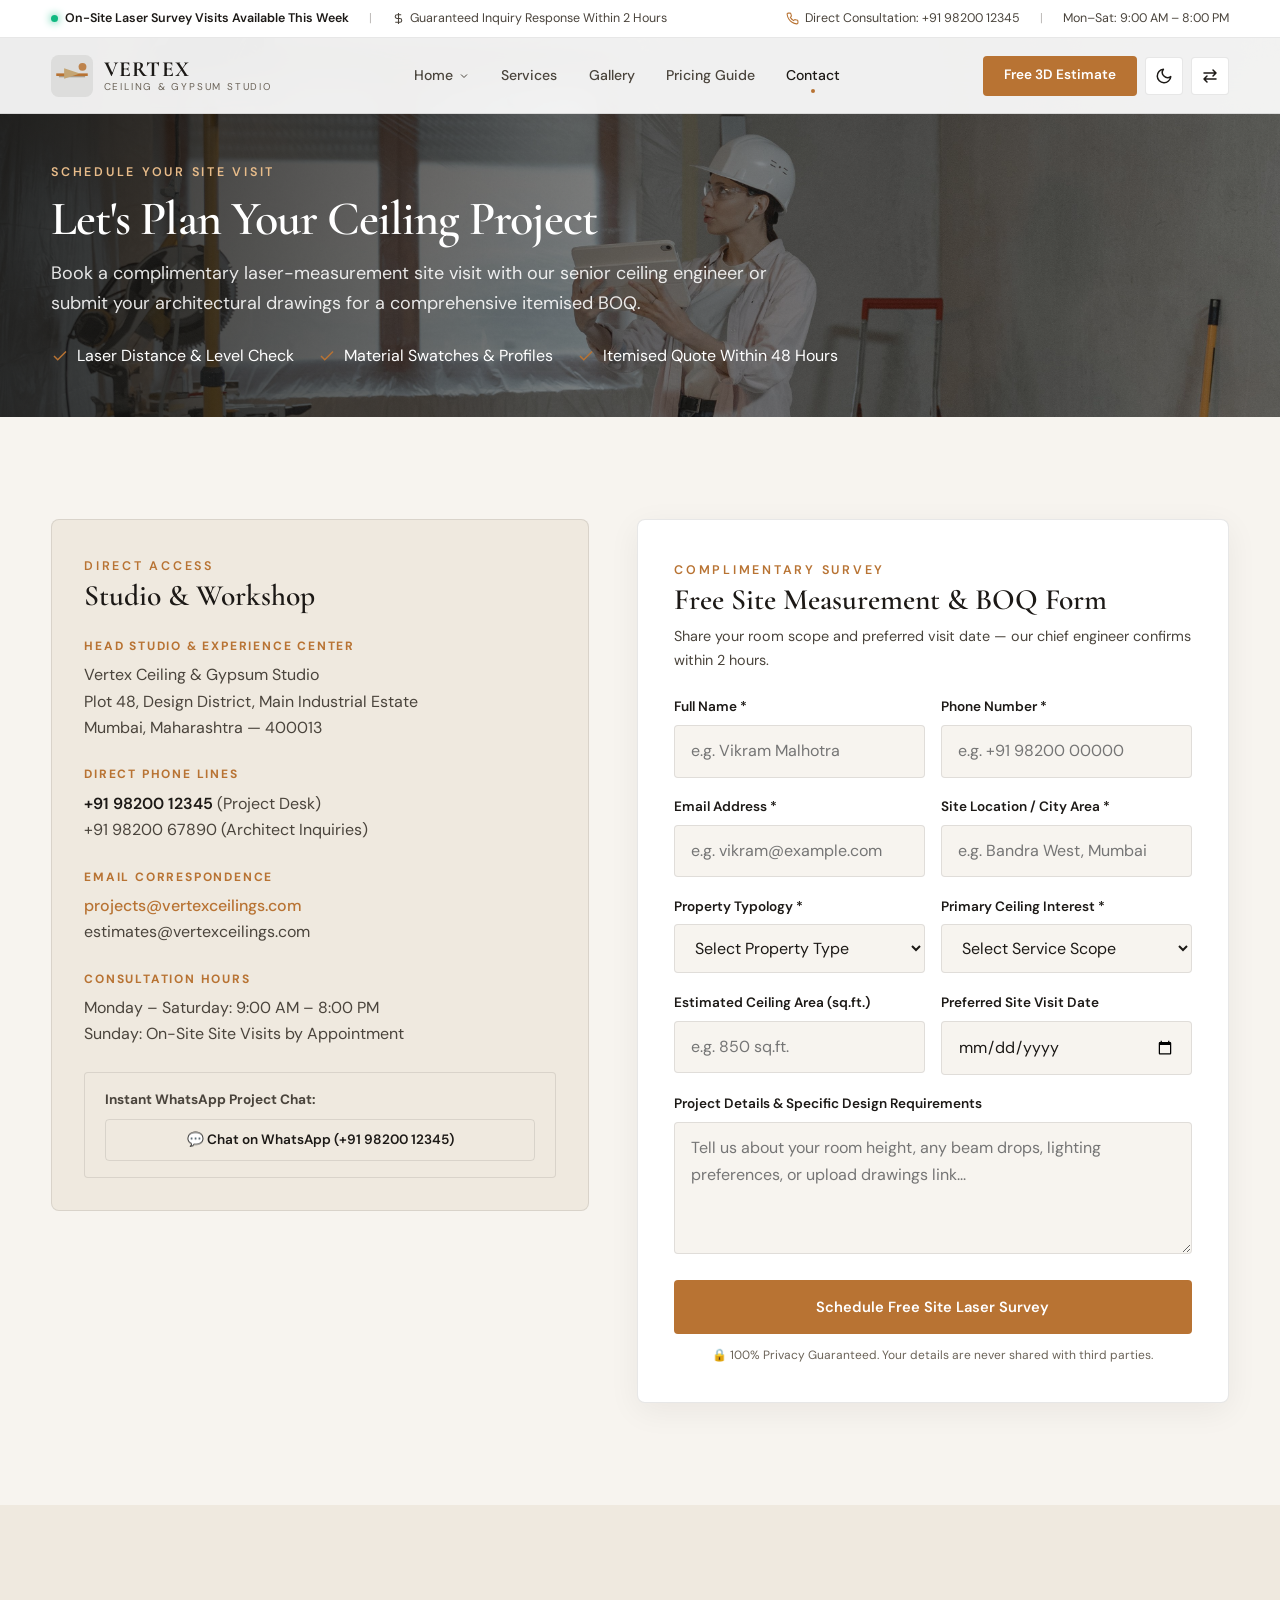
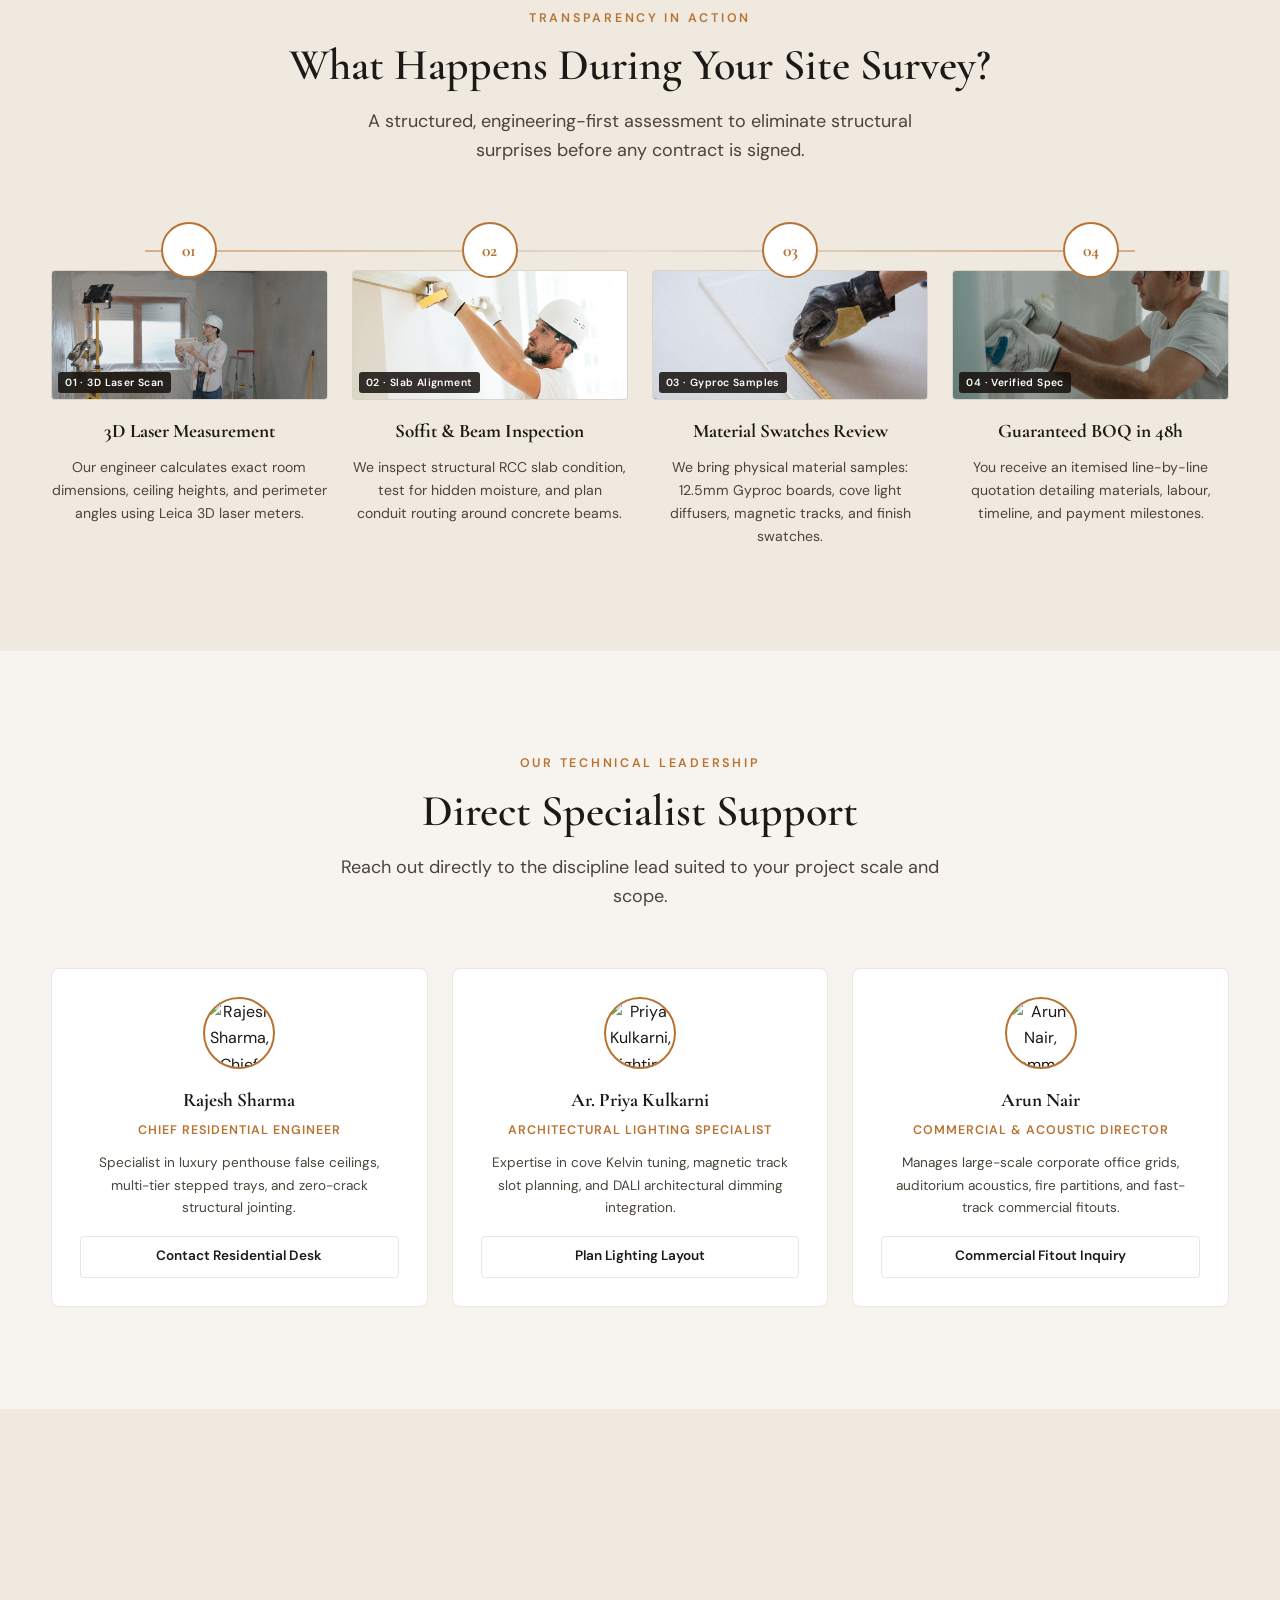
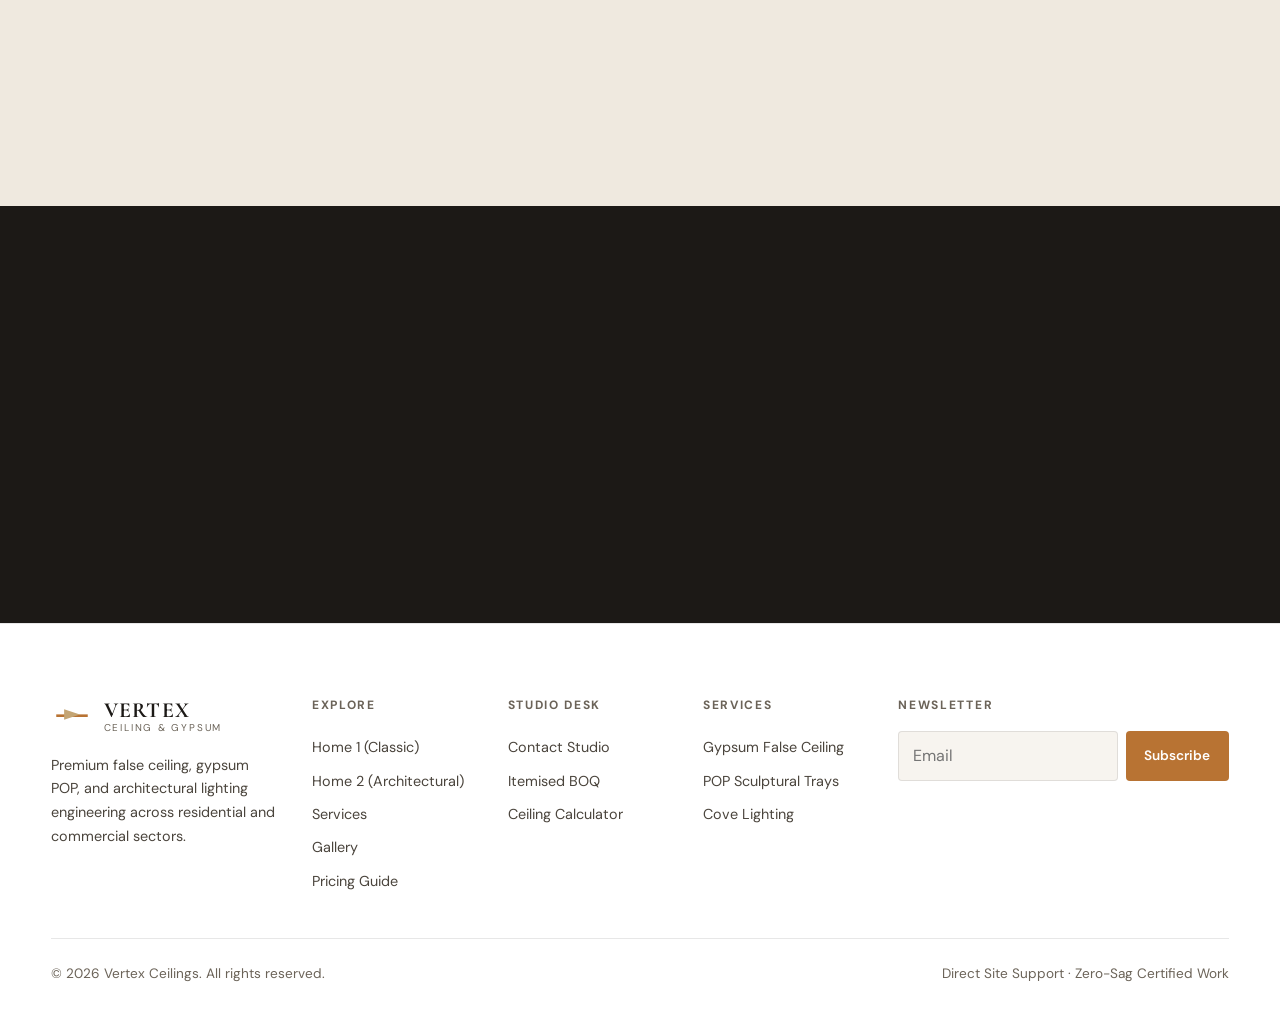
==== commit 5de9c566: "Update Theme and RTL buttons to crisp square icon toggles with crescent moon and bidirectional swap " ====
--- a/contact.html
+++ b/contact.html
@@ -70,8 +70,8 @@
 
       <div class="nav-actions">
         <button type="button" class="btn btn-primary btn-sm nav-cta-desktop" data-modal-open="estimate-modal">Free 3D Estimate</button>
-        <button type="button" class="icon-btn" data-theme-toggle aria-label="Toggle theme"><span data-theme-icon></span></button>
-        <button type="button" class="icon-btn" data-rtl-toggle aria-label="Toggle text direction"><span data-rtl-label>RTL</span></button>
+        <button type="button" class="icon-btn" data-theme-toggle aria-label="Toggle dark/light theme" title="Toggle Theme"><span data-theme-icon></span></button>
+        <button type="button" class="icon-btn" data-rtl-toggle aria-label="Toggle RTL / LTR text direction" title="Toggle RTL / LTR"><span data-rtl-icon></span></button>
         <button type="button" class="hamburger" aria-label="Open menu" aria-expanded="false"><span></span><span></span><span></span></button>
       </div>
     </div>
--- a/assets/css/style.css
+++ b/assets/css/style.css
@@ -303,24 +303,46 @@
 }
 
 .icon-btn {
-  width: 40px;
-  height: 40px;
-  border: 1px solid var(--border);
-  border-radius: var(--radius);
+  width: 38px;
+  height: 38px;
+  border: 1px solid var(--border);
+  border-radius: 4px;
   background: var(--bg-elevated);
   cursor: pointer;
-  display: grid;
-  place-items: center;
-  transition: border-color var(--transition), background var(--transition);
+  display: inline-flex;
+  align-items: center;
+  justify-content: center;
+  padding: 0;
+  color: var(--text-primary);
+  transition: all var(--transition);
+  flex-shrink: 0;
 }
 
 .icon-btn:hover {
   border-color: var(--accent);
+  color: var(--accent);
+  background: var(--accent-soft);
+}
+
+.icon-btn.active {
+  border-color: var(--accent);
+  color: var(--accent);
 }
 
 .icon-btn svg {
   width: 18px;
   height: 18px;
+  display: block;
+}
+
+[data-theme='dark'] .icon-btn {
+  border-color: rgba(255, 255, 255, 0.18);
+  background: rgba(255, 255, 255, 0.05);
+}
+
+[data-theme='dark'] .icon-btn:hover {
+  border-color: var(--accent);
+  background: rgba(184, 115, 51, 0.15);
 }
 
 .nav-cta {
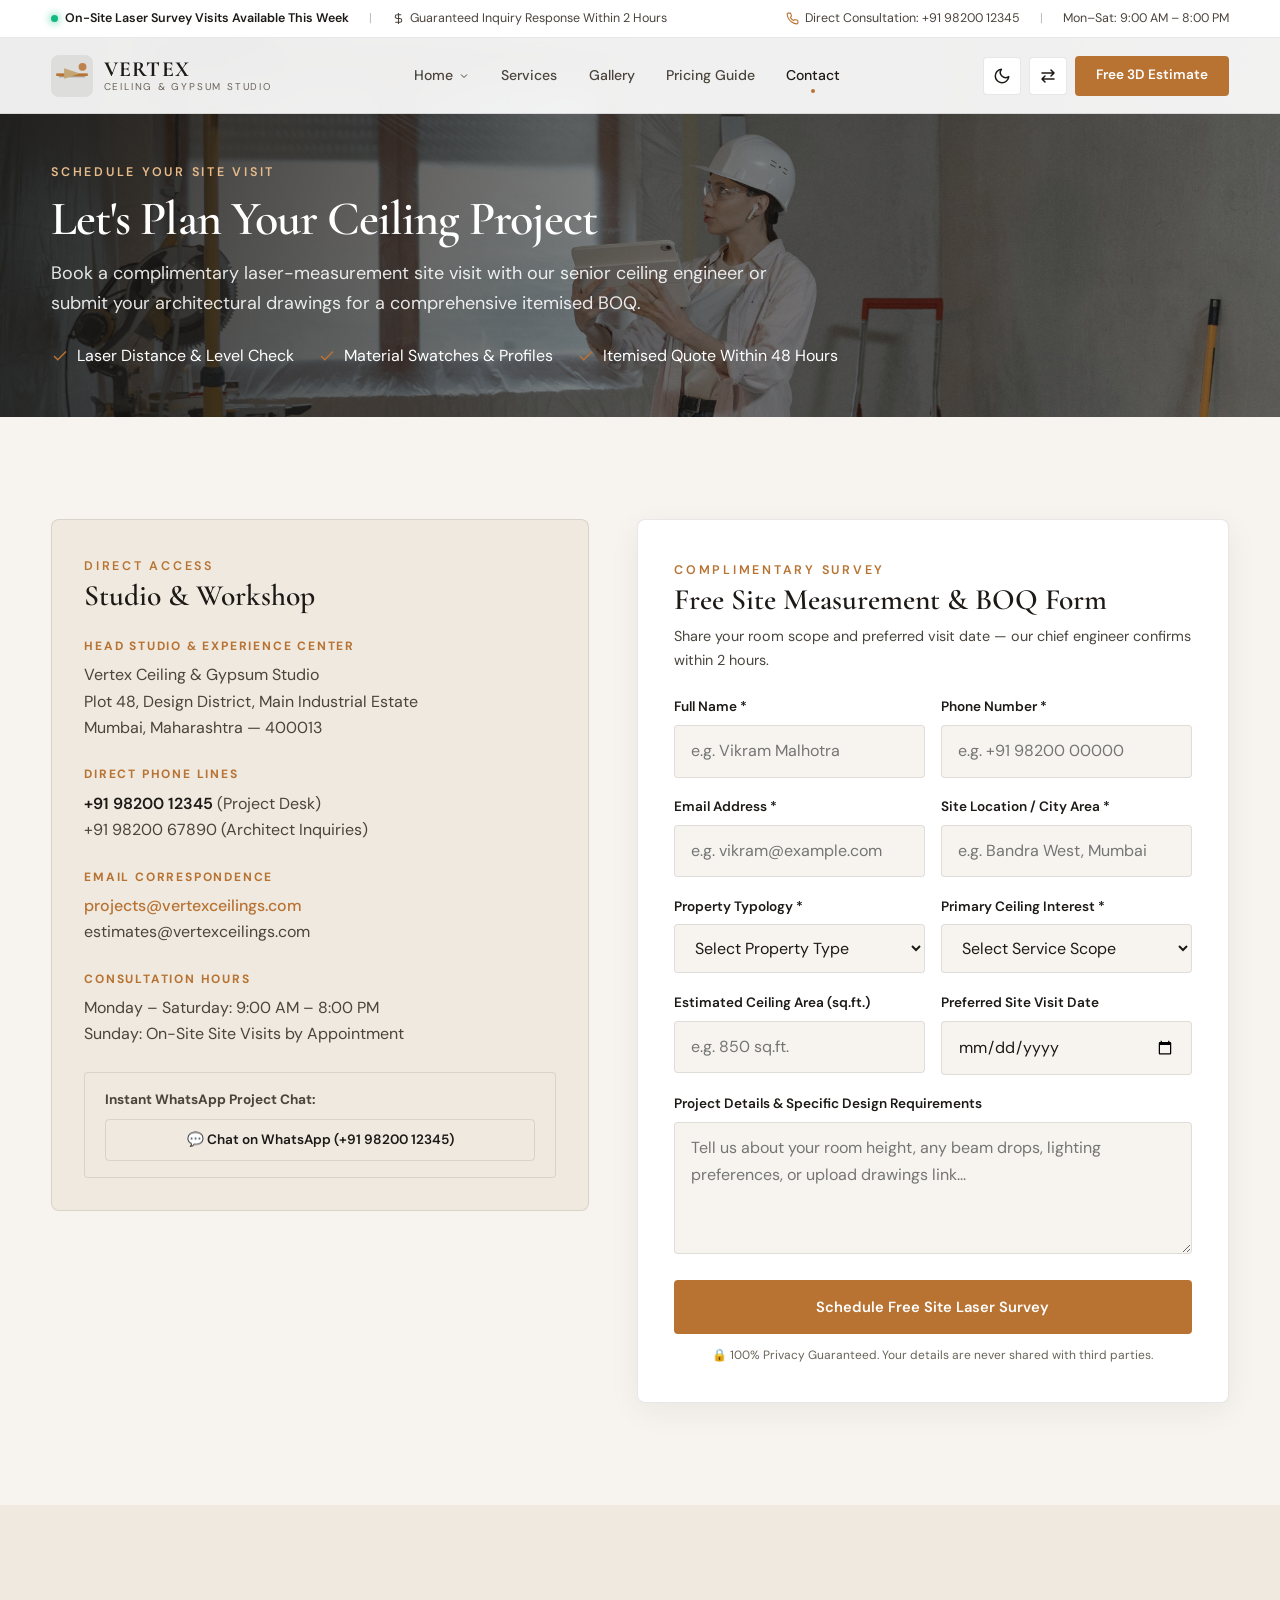
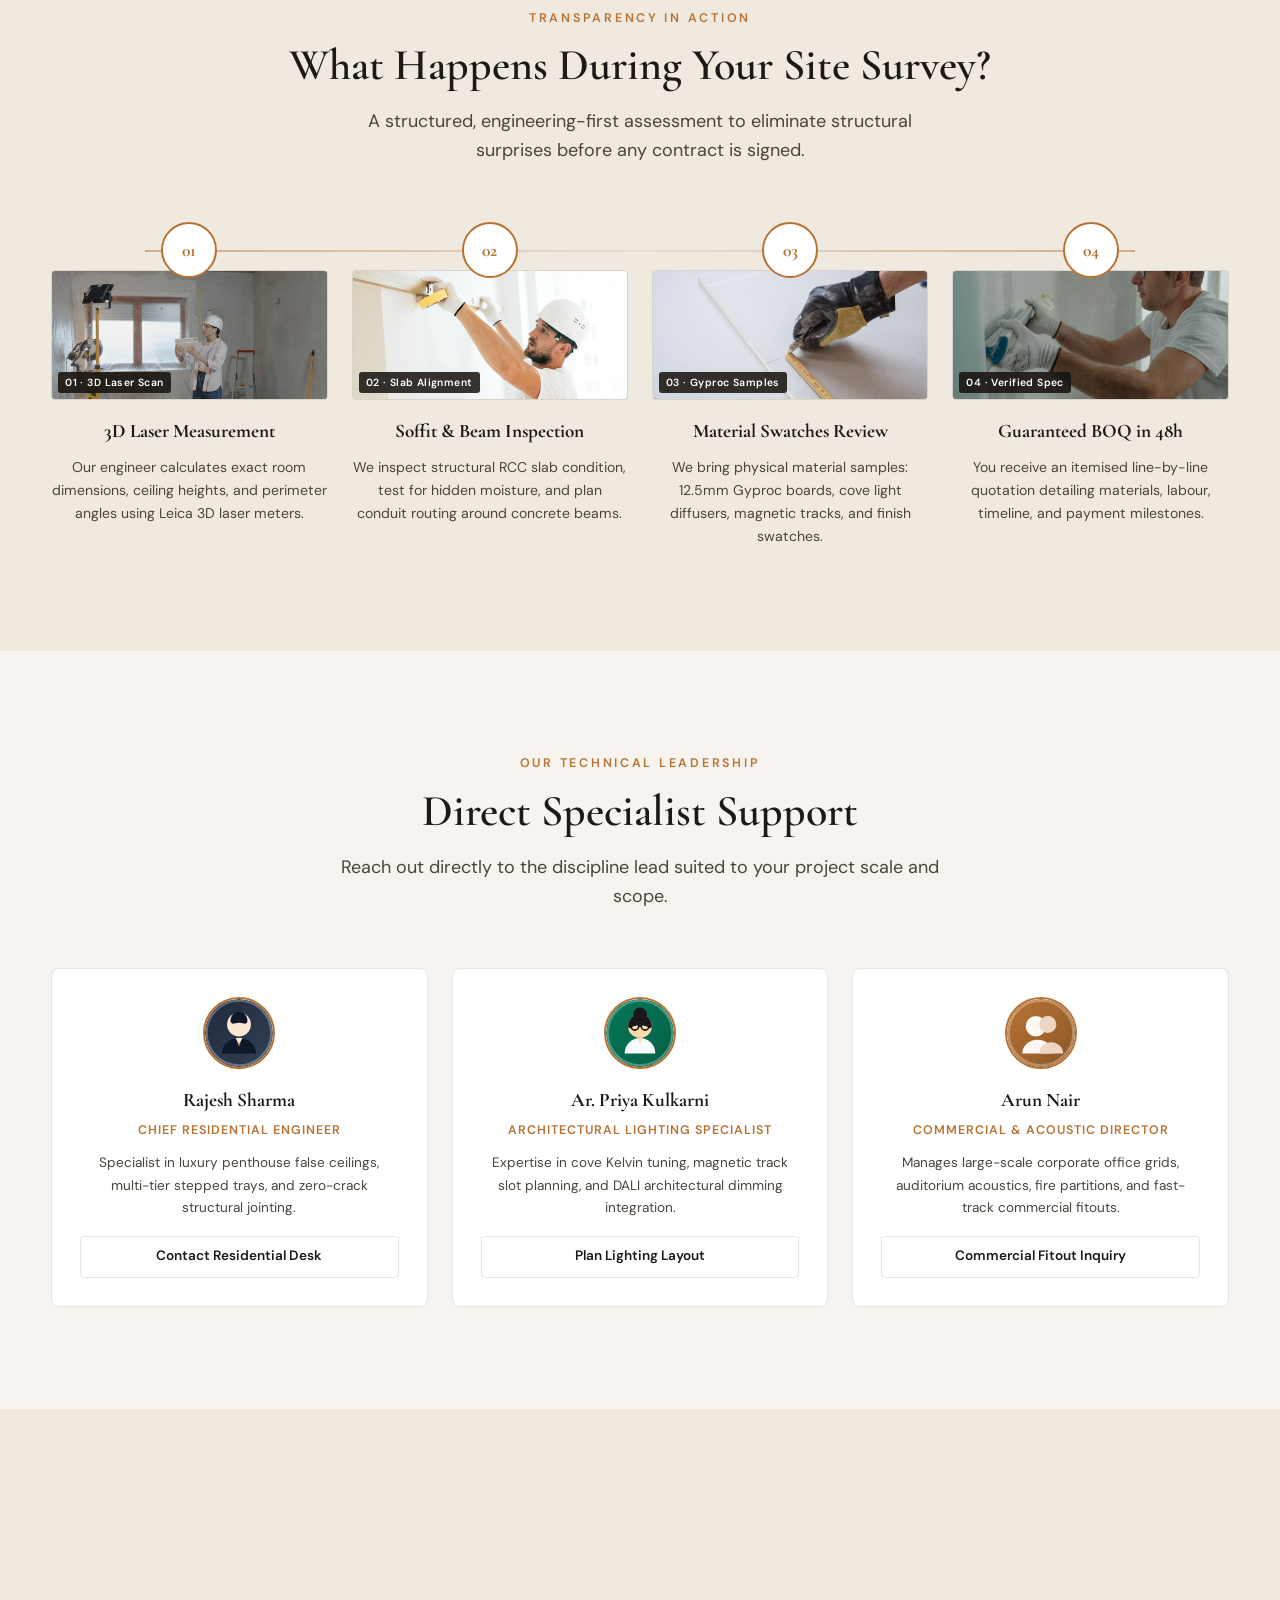
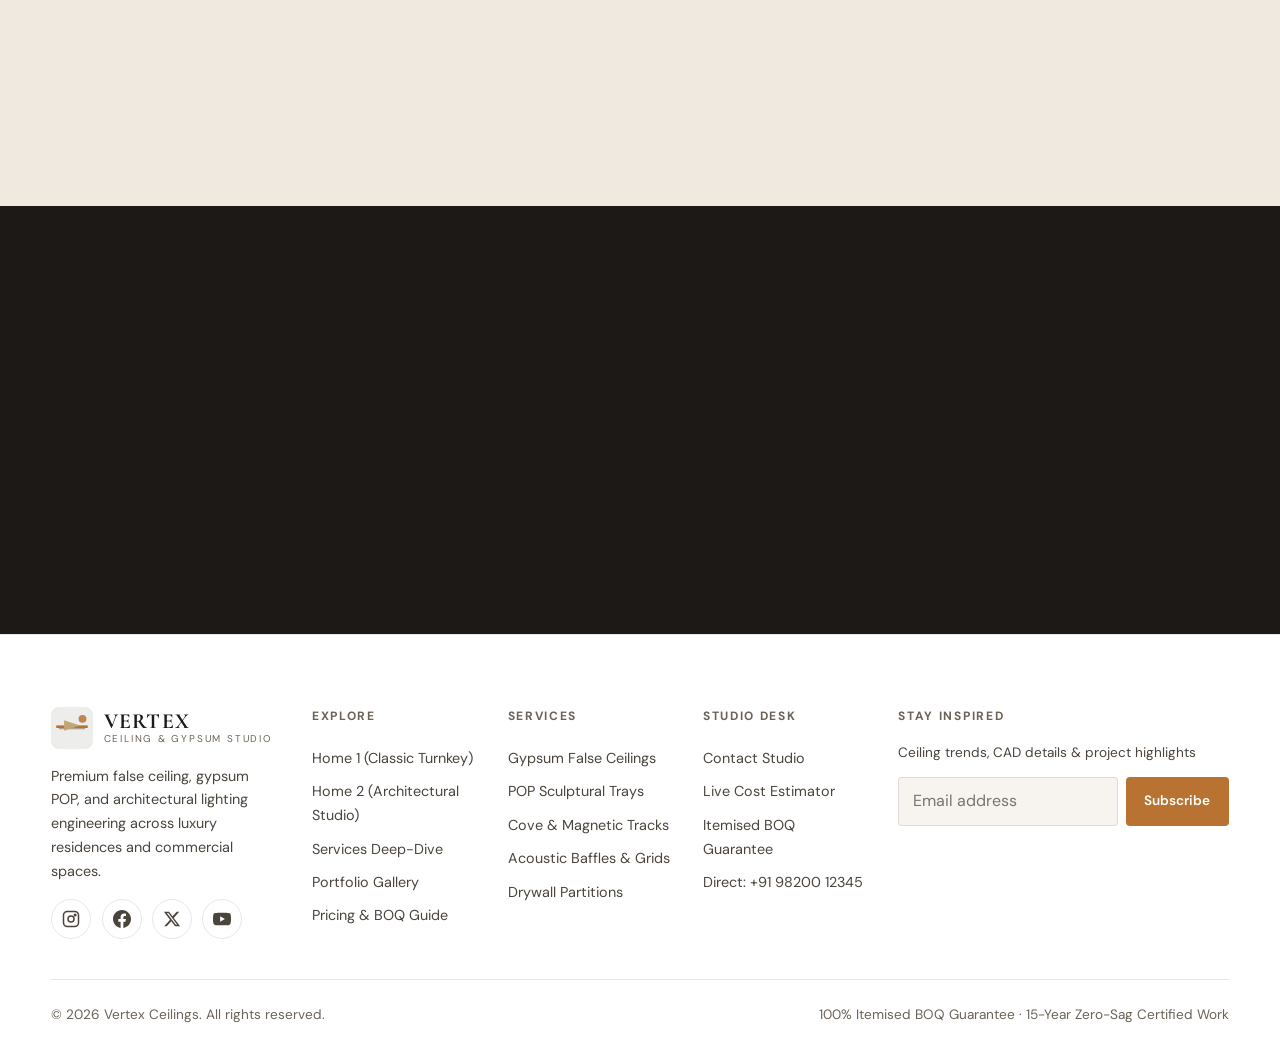
==== commit 7705326e: "Fix UI punchlist: reorder nav Theme/RTL before CTA on all devices, add reviewer stars and avatars, c" ====
--- a/contact.html
+++ b/contact.html
@@ -69,9 +69,9 @@
       </nav>
 
       <div class="nav-actions">
-        <button type="button" class="btn btn-primary btn-sm nav-cta-desktop" data-modal-open="estimate-modal">Free 3D Estimate</button>
         <button type="button" class="icon-btn" data-theme-toggle aria-label="Toggle dark/light theme" title="Toggle Theme"><span data-theme-icon></span></button>
         <button type="button" class="icon-btn" data-rtl-toggle aria-label="Toggle RTL / LTR text direction" title="Toggle RTL / LTR"><span data-rtl-icon></span></button>
+        <button type="button" class="btn btn-primary btn-sm nav-cta-desktop" data-modal-open="estimate-modal">Free 3D Estimate</button>
         <button type="button" class="hamburger" aria-label="Open menu" aria-expanded="false"><span></span><span></span><span></span></button>
       </div>
     </div>
@@ -96,10 +96,18 @@
       <a href="pricing.html" data-nav>Pricing Guide</a>
       <a href="contact.html" class="active" data-nav>Contact</a>
       <div class="drawer-divider"></div>
+      <div class="drawer-toggle-row" style="margin-bottom:0.75rem;">
+        <button type="button" class="drawer-toggle-btn" data-theme-toggle aria-label="Toggle Theme">
+          <span data-theme-icon></span>
+          <span>Theme</span>
+        </button>
+        <button type="button" class="drawer-toggle-btn" data-rtl-toggle aria-label="Toggle RTL or LTR">
+          <span data-rtl-icon></span>
+          <span data-rtl-label>RTL</span>
+        </button>
+      </div>
+      <button type="button" class="btn btn-primary" style="width:100%; justify-content:center; margin-bottom:0.5rem;" data-modal-open="estimate-modal">Free 3D Estimate</button>
       <a href="tel:+919820012345" class="drawer-link" style="color:var(--accent); font-weight:600; text-align:center;">📞 Call: +91 98200 12345</a>
-      <button type="button" class="drawer-link" data-modal-open="estimate-modal">Free 3D Estimate</button>
-      <button type="button" class="drawer-link" data-theme-toggle>Theme Toggle</button>
-      <button type="button" class="drawer-link" data-rtl-toggle>RTL / LTR Mode</button>
     </nav>
   </div>
 
@@ -320,7 +328,7 @@
 
         <div class="specialist-grid reveal">
           <div class="specialist-card">
-            <img class="specialist-avatar" src="https://images.unsplash.com/photo-1507003211169-0a1dd7228f2d?w=200&q=80" alt="Rajesh Sharma, Chief Ceiling Engineer" />
+            <img class="specialist-avatar" src="assets/IMAGE/avatar-2.svg" alt="Rajesh Sharma, Chief Ceiling Engineer" width="70" height="70" />
             <h4>Rajesh Sharma</h4>
             <p class="specialist-role">Chief Residential Engineer</p>
             <p style="font-size:0.85rem; color:var(--text-secondary); margin-bottom:1rem;">Specialist in luxury penthouse false ceilings, multi-tier stepped trays, and zero-crack structural jointing.</p>
@@ -328,7 +336,7 @@
           </div>
 
           <div class="specialist-card">
-            <img class="specialist-avatar" src="https://images.unsplash.com/photo-1573496359142-b8d87734a5a2?w=200&q=80" alt="Priya Kulkarni, Lighting Architect" />
+            <img class="specialist-avatar" src="assets/IMAGE/avatar-3.svg" alt="Priya Kulkarni, Lighting Architect" width="70" height="70" />
             <h4>Ar. Priya Kulkarni</h4>
             <p class="specialist-role">Architectural Lighting Specialist</p>
             <p style="font-size:0.85rem; color:var(--text-secondary); margin-bottom:1rem;">Expertise in cove Kelvin tuning, magnetic track slot planning, and DALI architectural dimming integration.</p>
@@ -336,7 +344,7 @@
           </div>
 
           <div class="specialist-card">
-            <img class="specialist-avatar" src="https://images.unsplash.com/photo-1500648767791-00dcc994a43e?w=200&q=80" alt="Arun Nair, Commercial Project Director" />
+            <img class="specialist-avatar" src="assets/IMAGE/avatar-1.svg" alt="Arun Nair, Commercial Project Director" width="70" height="70" />
             <h4>Arun Nair</h4>
             <p class="specialist-role">Commercial &amp; Acoustic Director</p>
             <p style="font-size:0.85rem; color:var(--text-secondary); margin-bottom:1rem;">Manages large-scale corporate office grids, auditorium acoustics, fire partitions, and fast-track commercial fitouts.</p>
@@ -372,10 +380,8 @@
     <!-- Call to Action Banner -->
     <section class="cta-band">
       <div class="container cta-band-inner reveal">
-        <div>
-          <h2>Need Quick Phone Consultation Right Now?</h2>
-          <p>Our technical desk is open Monday to Saturday, 9am to 8pm. Speak with our ceiling estimator immediately.</p>
-        </div>
+        <h2>Need Quick Phone Consultation Right Now?</h2>
+        <p>Our technical desk is open Monday to Saturday, 9am to 8pm. Speak with our ceiling estimator immediately.</p>
         <a href="tel:+919820012345" class="btn btn-primary">Call Now: +91 98200 12345</a>
       </div>
     </section>
@@ -385,36 +391,46 @@
   <footer class="site-footer">
     <div class="container footer-grid">
       <div class="footer-brand">
-        <a href="index.html" class="logo">
-          <svg viewBox="0 0 64 64" width="40" height="40" fill="none" aria-hidden="true"><path d="M8 28h48v4H8z" fill="#b87333"/><path d="M20 20l24 8-24 8V20z" fill="#c4a574"/></svg>
-          <span class="logo-text"><span class="logo-name">VERTEX</span><span class="logo-tag">Ceiling &amp; Gypsum</span></span>
+        <a href="index.html" class="logo" aria-label="Vertex Ceilings home">
+          <svg viewBox="0 0 64 64" width="40" height="40" fill="none" aria-hidden="true"><rect width="64" height="64" rx="12" fill="currentColor" opacity=".08"/><path d="M8 28h48v4H8z" fill="#b87333"/><path d="M12 32h40v2H12z" fill="#8b7355" opacity=".6"/><path d="M20 20l24 8-24 8V20z" fill="#c4a574"/><circle cx="48" cy="18" r="6" fill="#b87333" opacity=".85"/></svg>
+          <span class="logo-text"><span class="logo-name">VERTEX</span><span class="logo-tag">Ceiling &amp; Gypsum Studio</span></span>
         </a>
-        <p>Premium false ceiling, gypsum POP, and architectural lighting engineering across residential and commercial sectors.</p>
+        <p>Premium false ceiling, gypsum POP, and architectural lighting engineering across luxury residences and commercial spaces.</p>
+        <div class="social-row">
+          <a href="#" class="social-link" aria-label="Instagram"><svg width="18" height="18" viewBox="0 0 24 24" fill="none" stroke="currentColor" stroke-width="2"><rect x="2" y="2" width="20" height="20" rx="5"/><circle cx="12" cy="12" r="4"/><circle cx="17.5" cy="6.5" r="1" fill="currentColor"/></svg></a>
+          <a href="#" class="social-link" aria-label="Facebook"><svg width="18" height="18" viewBox="0 0 24 24" fill="currentColor"><path d="M24 12.073c0-6.627-5.373-12-12-12s-12 5.373-12 12c0 5.99 4.388 10.954 10.125 11.854v-8.385H7.078v-3.47h3.047V9.43c0-3.007 1.792-4.669 4.533-4.669 1.312 0 2.686.235 2.686.235v2.953H15.83c-1.491 0-1.956.925-1.956 1.874v2.25h3.328l-.532 3.47h-2.796v8.385C19.612 23.027 24 18.062 24 12.073z"/></svg></a>
+          <a href="#" class="social-link" aria-label="X"><svg width="18" height="18" viewBox="0 0 24 24" fill="currentColor"><path d="M18.244 2.25h3.308l-7.227 8.26 8.502 11.24H16.17l-5.214-6.817L4.99 21.75H1.68l7.73-8.835L1.254 2.25H8.08l4.713 6.231zm-1.161 17.52h1.833L7.084 4.126H5.117z"/></svg></a>
+          <a href="#" class="social-link" aria-label="YouTube"><svg width="18" height="18" viewBox="0 0 24 24" fill="currentColor"><path d="M23.498 6.186a3.016 3.016 0 0 0-2.122-2.136C19.505 3.545 12 3.545 12 3.545s-7.505 0-9.377.505A3.017 3.017 0 0 0 .502 6.186C0 8.07 0 12 0 12s0 3.93.502 5.814a3.016 3.016 0 0 0 2.122 2.136c1.871.505 9.376.505 9.376.505s7.505 0 9.377-.505a3.015 3.015 0 0 0 2.122-2.136C24 15.93 24 12 24 12s0-3.93-.502-5.814zM9.545 15.568V8.432L15.818 12l-6.273 3.568z"/></svg></a>
+        </div>
       </div>
       <div class="footer-col">
         <h4>Explore</h4>
-        <a href="index.html">Home 1 (Classic)</a>
-        <a href="index-2.html">Home 2 (Architectural)</a>
-        <a href="services.html">Services</a>
-        <a href="gallery.html">Gallery</a>
-        <a href="pricing.html">Pricing Guide</a>
+        <a href="index.html">Home 1 (Classic Turnkey)</a>
+        <a href="index-2.html">Home 2 (Architectural Studio)</a>
+        <a href="services.html">Services Deep-Dive</a>
+        <a href="gallery.html">Portfolio Gallery</a>
+        <a href="pricing.html">Pricing &amp; BOQ Guide</a>
+      </div>
+      <div class="footer-col">
+        <h4>Services</h4>
+        <a href="services.html#gypsum-ceilings">Gypsum False Ceilings</a>
+        <a href="services.html#pop-design">POP Sculptural Trays</a>
+        <a href="services.html#cove-lighting">Cove &amp; Magnetic Tracks</a>
+        <a href="services.html#acoustic-grids">Acoustic Baffles &amp; Grids</a>
+        <a href="services.html#partitions">Drywall Partitions</a>
       </div>
       <div class="footer-col">
         <h4>Studio Desk</h4>
         <a href="contact.html">Contact Studio</a>
-        <a href="pricing.html#boq">Itemised BOQ</a>
-        <a href="index-2.html#calculator">Ceiling Calculator</a>
+        <a href="pricing.html#calculator">Live Cost Estimator</a>
+        <a href="pricing.html#boq">Itemised BOQ Guarantee</a>
+        <a href="tel:+919820012345">Direct: +91 98200 12345</a>
       </div>
       <div class="footer-col">
-        <h4>Services</h4>
-        <a href="services.html#gypsum-ceilings">Gypsum False Ceiling</a>
-        <a href="services.html#pop-design">POP Sculptural Trays</a>
-        <a href="services.html#cove-lighting">Cove Lighting</a>
-      </div>
-      <div class="footer-col">
-        <h4>Newsletter</h4>
+        <h4>Stay Inspired</h4>
+        <p style="font-size:.85rem;color:var(--text-secondary);">Ceiling trends, CAD details &amp; project highlights</p>
         <form class="newsletter-form">
-          <input type="email" placeholder="Email" aria-label="Email" required />
+          <input type="email" placeholder="Email address" aria-label="Email for newsletter" required />
           <button type="submit" class="btn btn-primary btn-sm">Subscribe</button>
         </form>
         <p class="newsletter-msg" style="font-size:.8rem;margin-top:.5rem;"></p>
@@ -422,9 +438,13 @@
     </div>
     <div class="container footer-bottom">
       <span>&copy; 2026 Vertex Ceilings. All rights reserved.</span>
-      <span>Direct Site Support · Zero-Sag Certified Work</span>
+      <span>100% Itemised BOQ Guarantee · 15-Year Zero-Sag Certified Work</span>
     </div>
   </footer>
+
+  <button type="button" class="back-to-top" id="back-to-top" aria-label="Back to top" title="Back to top">
+    <svg viewBox="0 0 24 24" fill="none" stroke="currentColor" stroke-width="2.5"><path d="M18 15l-6-6-6 6"/></svg>
+  </button>
 
   <!-- Free Estimate Modal -->
   <div class="modal" id="estimate-modal" role="dialog" aria-labelledby="estimate-title" aria-hidden="true">
--- a/assets/css/style.css
+++ b/assets/css/style.css
@@ -431,15 +431,17 @@
   top: 0;
   bottom: 0;
   left: 0;
-  width: min(320px, 88vw);
+  width: min(340px, 88vw);
   background: var(--bg-elevated);
   box-shadow: var(--shadow);
   padding: calc(var(--nav-height) + 1rem) 1.5rem 2rem;
   display: flex;
   flex-direction: column;
-  gap: 0.25rem;
+  gap: 0.35rem;
   transform: translateX(-100%);
   transition: transform var(--transition);
+  overflow-y: auto;
+  -webkit-overflow-scrolling: touch;
 }
 
 [dir='rtl'] .drawer-panel {
@@ -462,6 +464,8 @@
   background: none;
   width: 100%;
   cursor: pointer;
+  color: var(--text-primary);
+  display: block;
 }
 
 .drawer-panel a:hover,
@@ -473,6 +477,42 @@
   height: 1px;
   background: var(--border);
   margin: 0.75rem 0;
+}
+
+/* Drawer Toggle Buttons for Theme & RTL */
+.drawer-toggle-row {
+  display: grid;
+  grid-template-columns: 1fr 1fr;
+  gap: 0.5rem;
+  margin-top: 0.5rem;
+}
+
+.drawer-toggle-btn {
+  display: flex;
+  align-items: center;
+  justify-content: center;
+  gap: 0.45rem;
+  padding: 0.75rem 0.6rem;
+  border: 1px solid var(--border);
+  border-radius: var(--radius);
+  background: var(--bg-secondary);
+  color: var(--text-primary);
+  font-size: 0.85rem;
+  font-weight: 600;
+  cursor: pointer;
+  transition: all var(--transition);
+}
+
+.drawer-toggle-btn:hover {
+  border-color: var(--accent);
+  background: var(--accent-soft);
+  color: var(--accent);
+}
+
+.drawer-toggle-btn svg {
+  width: 18px;
+  height: 18px;
+  display: block;
 }
 
 /* Hero */
@@ -826,21 +866,28 @@
 }
 
 .about-list li {
-  display: flex;
-  gap: 0.65rem;
-  align-items: flex-start;
+  position: relative;
+  display: block;
+  padding-left: 1.35rem;
   color: var(--text-secondary);
   font-size: 0.95rem;
+  line-height: 1.6;
 }
 
 .about-list li::before {
   content: '';
+  position: absolute;
+  left: 0;
+  top: 0.55rem;
   width: 6px;
   height: 6px;
   background: var(--accent);
   border-radius: 50%;
-  margin-top: 0.55rem;
-  flex-shrink: 0;
+}
+
+.about-list li strong {
+  color: var(--text-primary);
+  margin-right: 0.35rem;
 }
 
 /* Services grid — varied */
@@ -1026,13 +1073,46 @@
   font-style: italic;
 }
 
+.testimonial-stars {
+  display: flex;
+  gap: 3px;
+  color: #f59e0b;
+  margin-bottom: 0.75rem;
+  position: relative;
+  z-index: 2;
+}
+
+.testimonial-stars svg {
+  width: 16px;
+  height: 16px;
+  fill: currentColor;
+}
+
+.testimonial-profile {
+  display: flex;
+  align-items: center;
+  gap: 0.85rem;
+  margin-top: 1.25rem;
+}
+
+.testimonial-avatar {
+  width: 46px;
+  height: 46px;
+  border-radius: 50%;
+  object-fit: cover;
+  border: 2px solid var(--accent);
+  background: var(--bg-secondary);
+  flex-shrink: 0;
+}
+
 .testimonial-author {
   font-weight: 600;
-  font-size: 0.9rem;
+  font-size: 0.92rem;
+  color: var(--text-primary);
 }
 
 .testimonial-role {
-  font-size: 0.8rem;
+  font-size: 0.78rem;
   color: var(--text-muted);
 }
 
@@ -1050,22 +1130,34 @@
 
 .cta-band-inner {
   display: flex;
-  flex-wrap: wrap;
-  align-items: center;
-  justify-content: space-between;
-  gap: 2rem;
+  flex-direction: column;
+  align-items: center;
+  text-align: center;
+  max-width: 780px;
+  margin: 0 auto;
+  gap: 1.35rem;
 }
 
 .cta-band h2 {
   font-family: var(--font-display);
-  font-size: clamp(1.75rem, 3.5vw, 2.5rem);
-  max-width: 20ch;
+  font-size: clamp(2rem, 3.8vw, 2.75rem);
+  max-width: 24ch;
+  margin: 0;
+  line-height: 1.25;
 }
 
 .cta-band p {
-  opacity: 0.85;
-  max-width: 40ch;
-  margin-top: 0.75rem;
+  opacity: 0.9;
+  font-size: 1.05rem;
+  max-width: 58ch;
+  margin: 0;
+  line-height: 1.6;
+}
+
+.cta-band .btn {
+  margin-top: 0.5rem;
+  padding: 0.95rem 2.25rem;
+  font-size: 1rem;
 }
 
 /* Page hero inner */
@@ -1139,28 +1231,35 @@
 }
 
 .gallery-masonry {
-  columns: 3;
-  column-gap: 1rem;
+  display: grid;
+  grid-template-columns: repeat(3, 1fr);
+  gap: 1.5rem;
+  width: 100%;
 }
 
 .gallery-item {
-  break-inside: avoid;
-  margin-bottom: 1rem;
+  width: 100%;
+  aspect-ratio: 4/3;
+  margin-bottom: 0;
   border-radius: var(--radius-lg);
   overflow: hidden;
   position: relative;
   cursor: pointer;
   border: 1px solid var(--border);
+  background: var(--bg-elevated);
 }
 
 .gallery-item img {
   width: 100%;
+  height: 100%;
   object-fit: cover;
+  object-position: center;
+  display: block;
   transition: transform 0.5s ease;
 }
 
 .gallery-item:hover img {
-  transform: scale(1.05);
+  transform: scale(1.06);
 }
 
 .gallery-overlay {
@@ -1651,19 +1750,11 @@
 }
 
 /* RTL helpers */
-[dir='rtl'] .nav-desktop,
-[dir='rtl'] .nav-actions {
-  flex-direction: row-reverse;
-}
-
-[dir='rtl'] .logo {
-  flex-direction: row-reverse;
-}
-
 [dir='rtl'] .about-list li,
 [dir='rtl'] .pricing-features li {
   padding-left: 0;
-  padding-right: 1.25rem;
+  padding-right: 1.35rem;
+  text-align: right;
 }
 
 [dir='rtl'] .pricing-features li::before,
@@ -1672,13 +1763,31 @@
   right: 0;
 }
 
-[dir='rtl'] .cta-band-inner {
-  flex-direction: row-reverse;
-}
-
-[dir='rtl'] .hero-actions,
-[dir='rtl'] .newsletter-form {
-  flex-direction: row-reverse;
+[dir='rtl'] .hero-copy,
+[dir='rtl'] .hero-arch-copy {
+  text-align: right;
+}
+
+[dir='rtl'] .hero-actions {
+  justify-content: flex-start;
+}
+
+[dir='rtl'] .hero-badges,
+[dir='rtl'] .hero-stats-row {
+  justify-content: flex-start;
+}
+
+[dir='rtl'] .footer-brand,
+[dir='rtl'] .footer-col {
+  text-align: right;
+}
+
+[dir='rtl'] .footer-brand .logo {
+  justify-content: flex-start;
+}
+
+[dir='rtl'] .social-row {
+  justify-content: flex-start;
 }
 
 /* Responsive */
@@ -1733,7 +1842,8 @@
   }
 
   .gallery-masonry {
-    columns: 2;
+    grid-template-columns: repeat(2, 1fr);
+    gap: 1.25rem;
   }
 
   .about-split {
@@ -1753,20 +1863,41 @@
   }
 }
 
+@media (max-width: 1024px) {
+  .nav-desktop {
+    display: none !important;
+  }
+
+  .nav-actions {
+    display: flex !important;
+    align-items: center !important;
+    gap: 0.45rem !important;
+  }
+
+  .nav-actions .icon-btn {
+    display: inline-flex !important;
+    width: 38px;
+    height: 38px;
+  }
+
+  .hamburger {
+    display: flex !important;
+  }
+
+  .top-micro-bar {
+    display: none !important;
+  }
+
+  body.has-topbar {
+    padding-top: 0 !important;
+  }
+
+  body.has-topbar .site-header {
+    top: 0 !important;
+  }
+}
+
 @media (max-width: 768px) {
-  .nav-desktop,
-  .nav-cta-desktop {
-    display: none;
-  }
-
-  .hamburger {
-    display: flex;
-  }
-
-  .nav-cta {
-    display: none;
-  }
-
   .drawer-panel {
     left: 0;
   }
@@ -1812,7 +1943,8 @@
   }
 
   .gallery-masonry {
-    columns: 1;
+    grid-template-columns: 1fr;
+    gap: 1rem;
   }
 
   .form-row {
@@ -2907,15 +3039,6 @@
 }
 
 @media (max-width: 768px) {
-  .top-micro-bar {
-    display: none;
-  }
-  body.has-topbar {
-    padding-top: 0;
-  }
-  body.has-topbar .site-header {
-    top: 0;
-  }
   .specs-grid {
     grid-template-columns: 1fr;
   }
@@ -2929,3 +3052,77 @@
     grid-template-columns: 1fr;
   }
 }
+
+@media (max-width: 600px) {
+  .nav-actions .nav-cta-desktop {
+    display: none !important;
+  }
+}
+
+/* Back to Top Button */
+.back-to-top {
+  position: fixed;
+  bottom: 2rem;
+  right: 2rem;
+  width: 44px;
+  height: 44px;
+  border-radius: 50%;
+  background: var(--accent);
+  color: #fff;
+  border: none;
+  box-shadow: 0 4px 14px rgba(0, 0, 0, 0.25);
+  cursor: pointer;
+  display: flex;
+  align-items: center;
+  justify-content: center;
+  z-index: 998;
+  opacity: 0;
+  visibility: hidden;
+  transform: translateY(12px);
+  transition: opacity 0.3s ease, visibility 0.3s ease, transform 0.3s ease, background 0.2s ease;
+}
+
+.back-to-top.visible {
+  opacity: 1;
+  visibility: visible;
+  transform: translateY(0);
+}
+
+.back-to-top:hover {
+  background: var(--accent-hover);
+  transform: translateY(-3px);
+  box-shadow: 0 6px 18px rgba(0, 0, 0, 0.3);
+}
+
+.back-to-top svg {
+  width: 20px;
+  height: 20px;
+}
+
+[dir='rtl'] .back-to-top {
+  right: auto;
+  left: 2rem;
+}
+
+/* 3x2 Installation Roadmap Grid */
+.roadmap-grid-3x2 {
+  display: grid;
+  grid-template-columns: repeat(3, 1fr);
+  gap: 1.5rem;
+}
+
+.roadmap-grid-3x2 .process-step {
+  height: 100%;
+}
+
+@media (max-width: 1024px) {
+  .roadmap-grid-3x2 {
+    grid-template-columns: repeat(2, 1fr);
+  }
+}
+
+@media (max-width: 640px) {
+  .roadmap-grid-3x2 {
+    grid-template-columns: 1fr;
+  }
+}
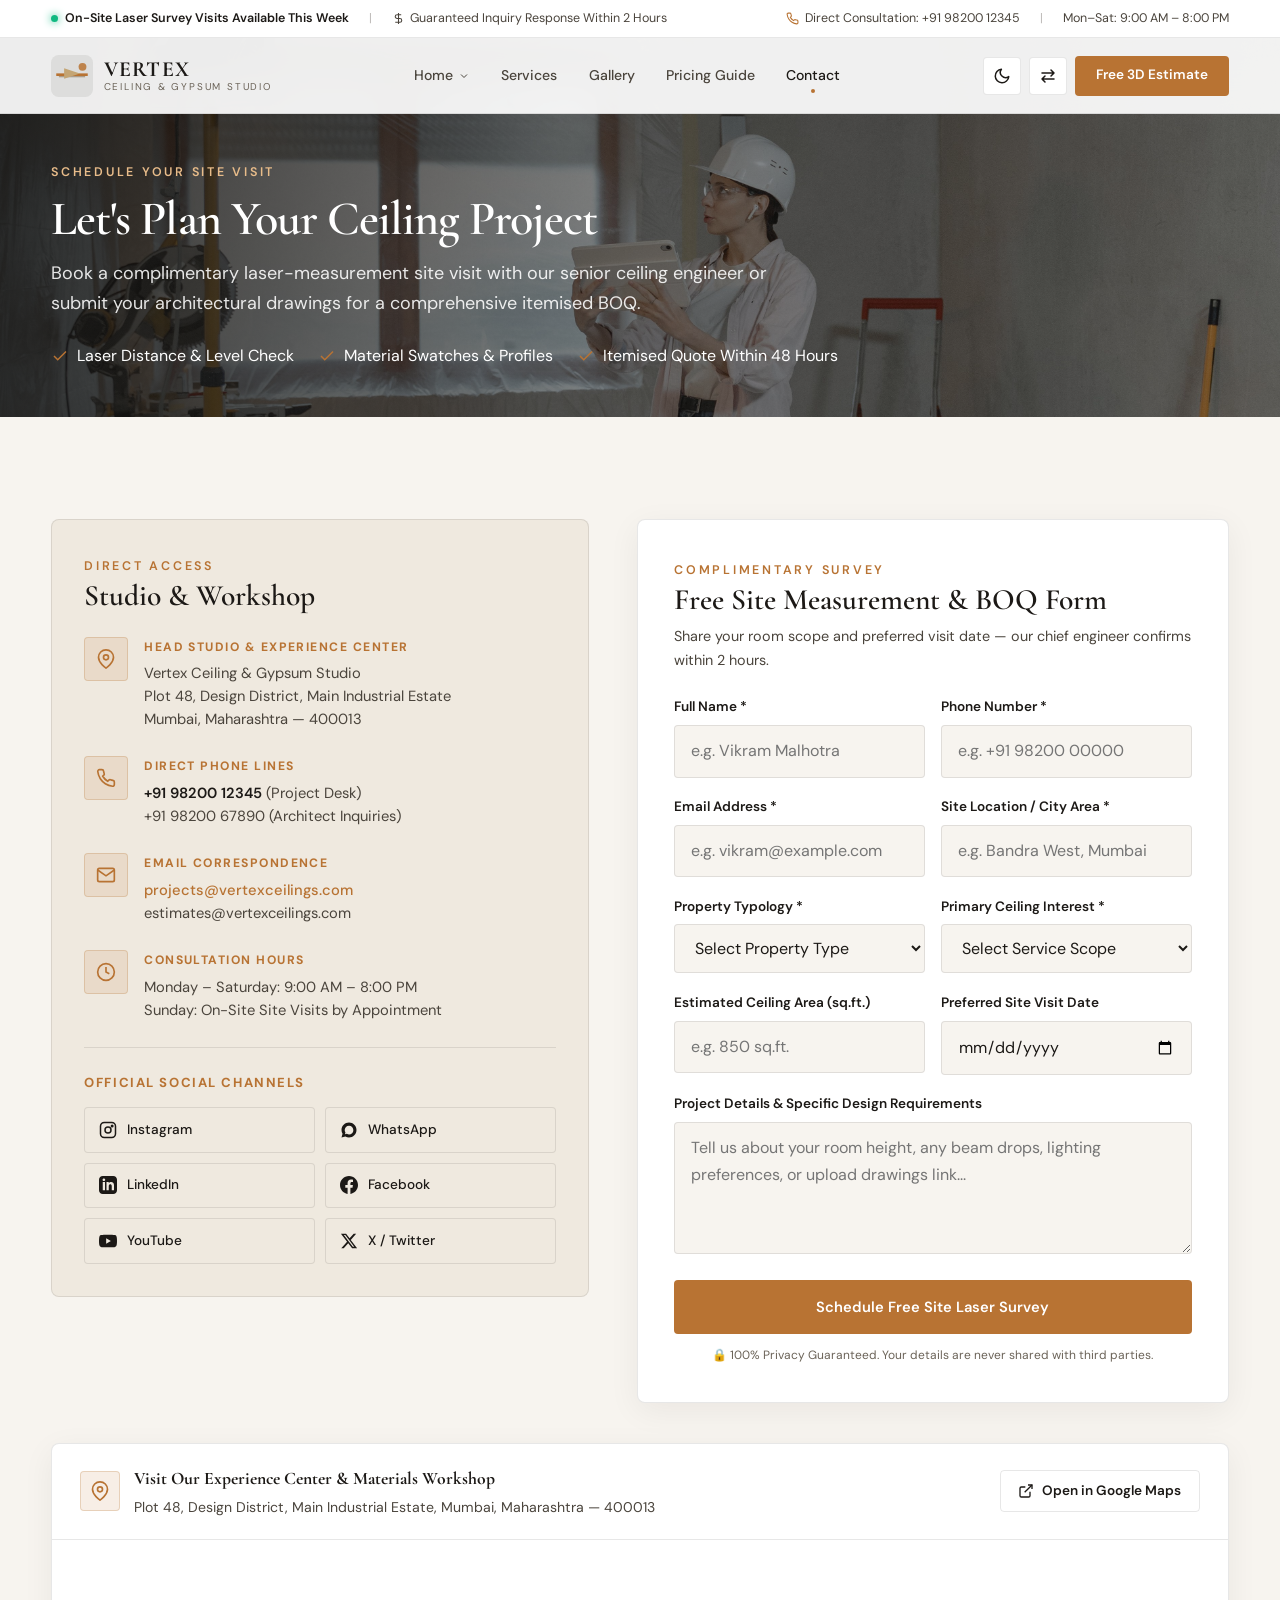
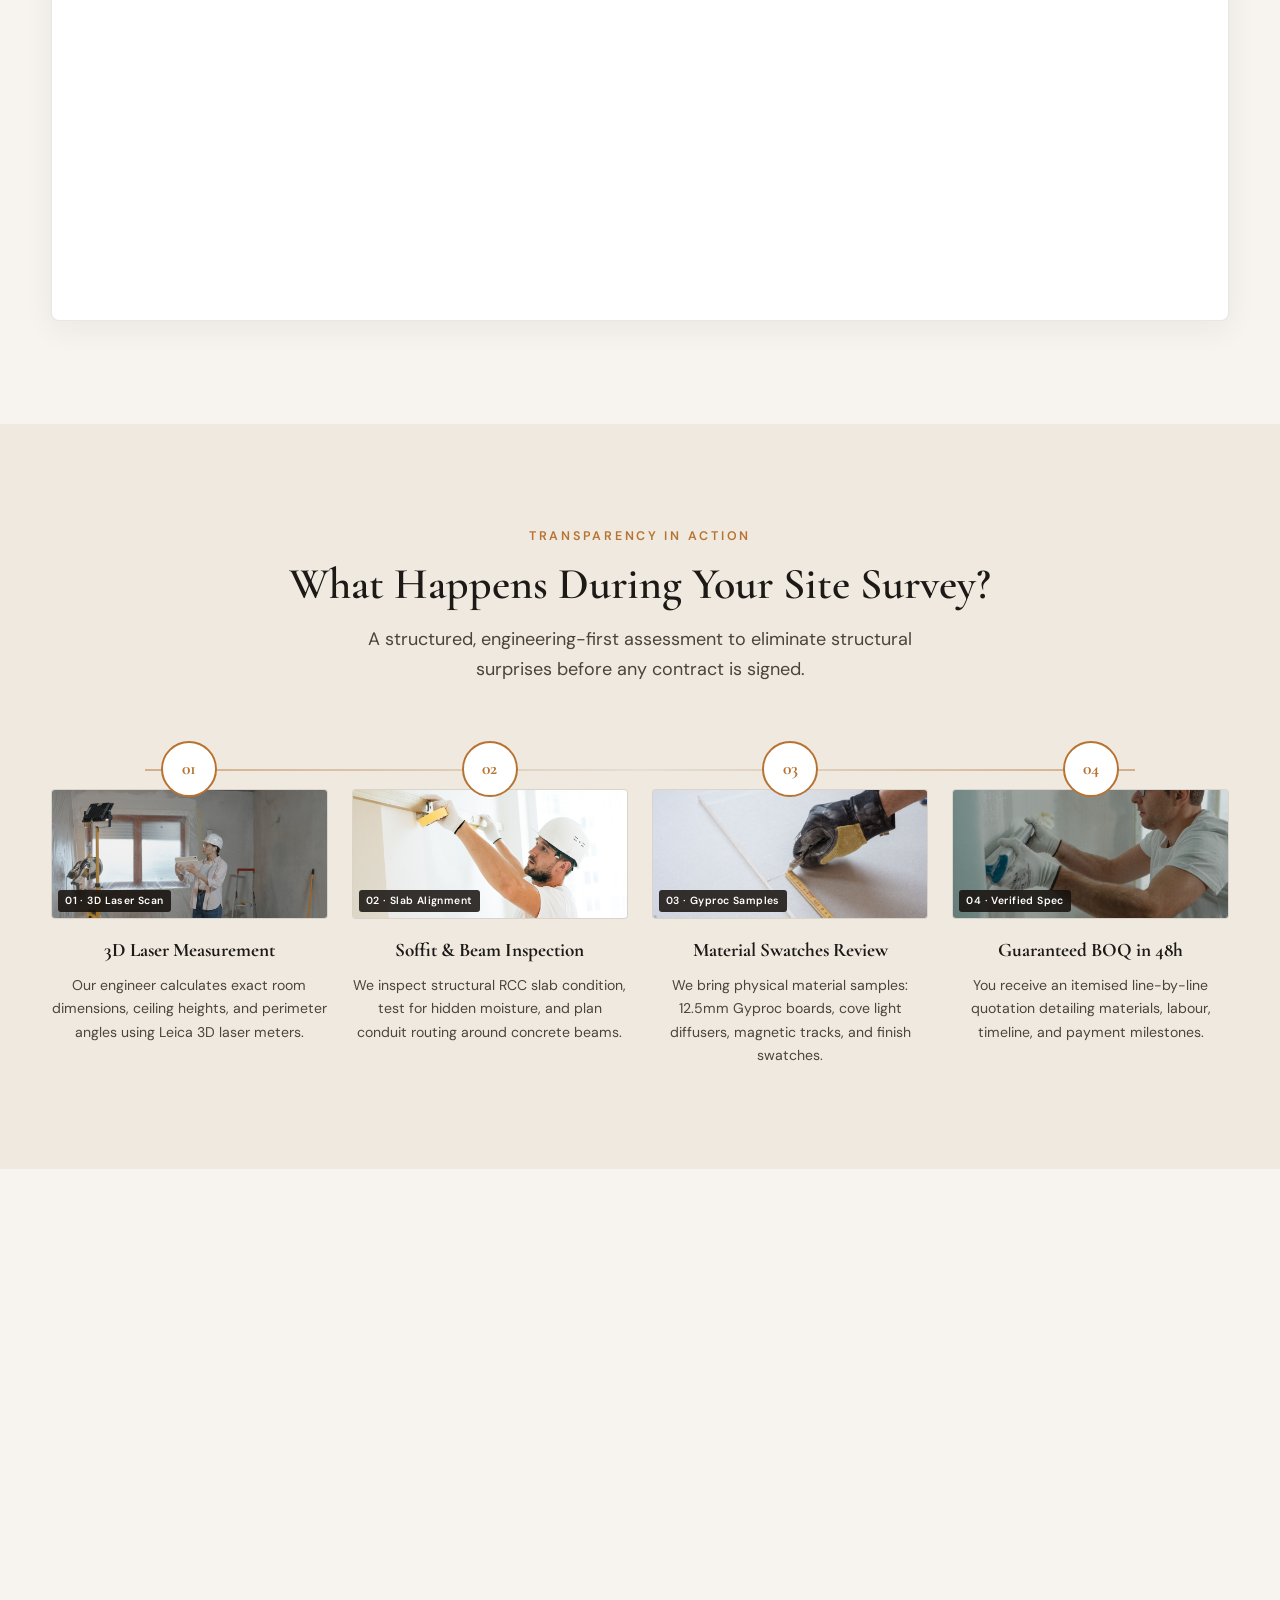
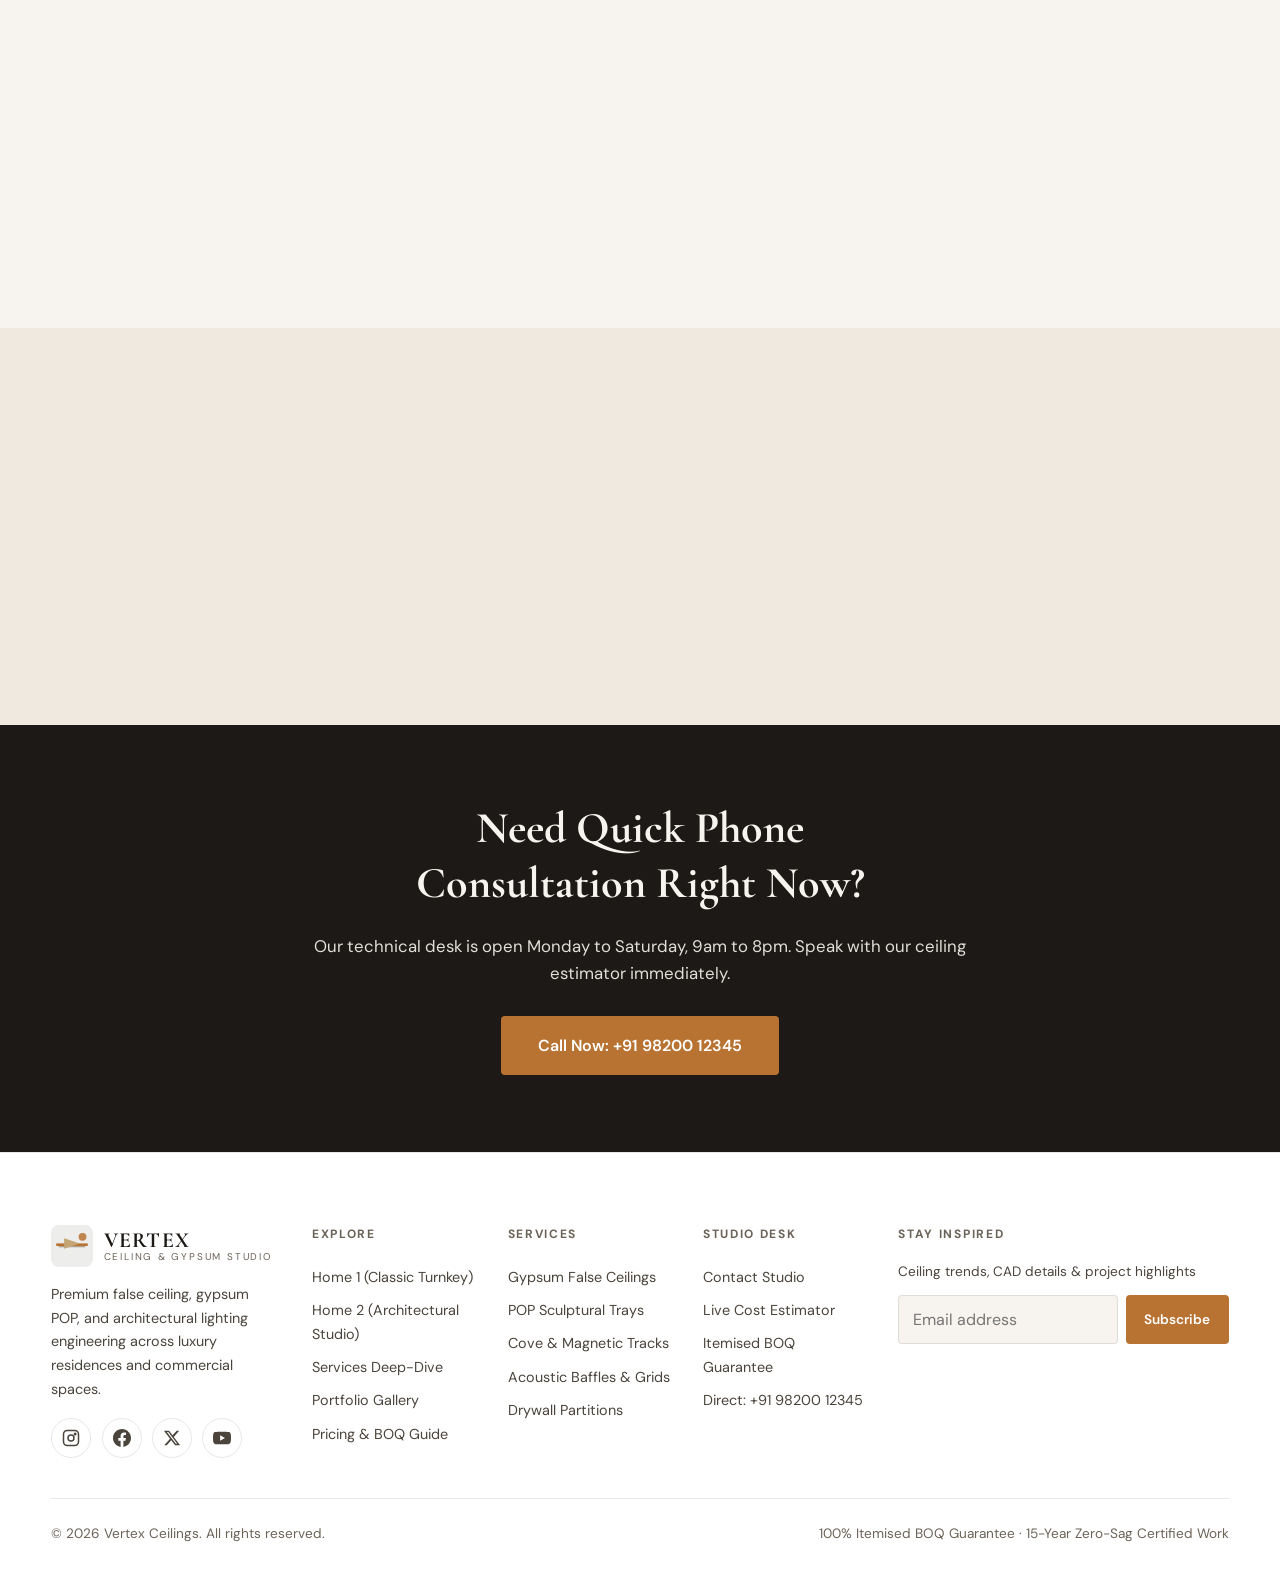
==== commit 4f6d5a01: "Update website with author portraits, distinct bedroom ceiling photo, contact icons and map, interac" ====
--- a/contact.html
+++ b/contact.html
@@ -69,8 +69,8 @@
       </nav>
 
       <div class="nav-actions">
-        <button type="button" class="icon-btn" data-theme-toggle aria-label="Toggle dark/light theme" title="Toggle Theme"><span data-theme-icon></span></button>
-        <button type="button" class="icon-btn" data-rtl-toggle aria-label="Toggle RTL / LTR text direction" title="Toggle RTL / LTR"><span data-rtl-icon></span></button>
+        <button type="button" class="icon-btn" data-theme-toggle aria-label="Toggle dark/light theme" title="Toggle Theme"><span data-theme-icon><svg viewBox="0 0 24 24" fill="none" stroke="currentColor" stroke-width="2" stroke-linecap="round" stroke-linejoin="round" width="18" height="18" aria-hidden="true"><path d="M21 12.79A9 9 0 1 1 11.21 3 7 7 0 0 0 21 12.79z"/></svg></span></button>
+        <button type="button" class="icon-btn" data-rtl-toggle aria-label="Toggle RTL / LTR text direction" title="Toggle RTL / LTR"><span data-rtl-icon><svg viewBox="0 0 24 24" fill="none" stroke="currentColor" stroke-width="2" stroke-linecap="round" stroke-linejoin="round" width="18" height="18" aria-hidden="true"><path d="M4 8h16M16 4l4 4-4 4"/><path d="M20 16H4M8 12l-4 4 4 4"/></svg></span></button>
         <button type="button" class="btn btn-primary btn-sm nav-cta-desktop" data-modal-open="estimate-modal">Free 3D Estimate</button>
         <button type="button" class="hamburger" aria-label="Open menu" aria-expanded="false"><span></span><span></span><span></span></button>
       </div>
@@ -79,22 +79,37 @@
 
   <div class="mobile-drawer" aria-hidden="true">
     <div class="drawer-backdrop"></div>
-    <nav class="drawer-panel" aria-label="Mobile">
-      <div class="drawer-home-group">
-        <span style="font-size: 0.72rem; text-transform: uppercase; font-weight: 700; color: var(--accent); padding: 0.2rem 0.5rem;">Select Homepage</span>
-        <a href="index.html" class="drawer-home-item" data-nav>
-          <span>Home 1 (Classic Turnkey)</span>
-          <span style="font-size: 0.65rem; background: var(--accent); color:#fff; padding: 2px 6px; border-radius: 3px;">Home 1</span>
+    <nav class="drawer-panel" aria-label="Mobile Navigation">
+      <div class="drawer-header">
+        <a href="index.html" class="logo" aria-label="Vertex Ceilings home">
+          <svg viewBox="0 0 64 64" width="32" height="32" fill="none" aria-hidden="true"><rect width="64" height="64" rx="12" fill="currentColor" opacity=".08"/><path d="M8 28h48v4H8z" fill="#b87333"/><path d="M12 32h40v2H12z" fill="#8b7355" opacity=".6"/><path d="M20 20l24 8-24 8V20z" fill="#c4a574"/><circle cx="48" cy="18" r="6" fill="#b87333" opacity=".85"/></svg>
+          <span class="logo-text"><span class="logo-name" style="font-size:1.15rem;">VERTEX</span></span>
         </a>
-        <a href="index-2.html" class="drawer-home-item" data-nav>
-          <span>Home 2 (Architectural Studio)</span>
-          <span style="font-size: 0.65rem; background: #2563eb; color:#fff; padding: 2px 6px; border-radius: 3px;">Home 2</span>
-        </a>
-      </div>
-      <a href="services.html" data-nav>Services</a>
-      <a href="gallery.html" data-nav>Gallery</a>
-      <a href="pricing.html" data-nav>Pricing Guide</a>
-      <a href="contact.html" class="active" data-nav>Contact</a>
+        <button type="button" class="drawer-close-btn" aria-label="Close navigation menu">&times;</button>
+      </div>
+
+      <div class="drawer-dropdown">
+        <button type="button" class="drawer-dropdown-btn" aria-expanded="false">
+          <span>Home Selection</span>
+          <svg class="drawer-chevron" viewBox="0 0 24 24" fill="none" stroke="currentColor" stroke-width="2"><path d="M6 9l6 6 6-6"/></svg>
+        </button>
+        <div class="drawer-dropdown-menu">
+          <a href="index.html" class="drawer-dropdown-item" data-nav>
+            <span>Home 1 — Classic Turnkey</span>
+            <span class="dropdown-item-badge">Classic</span>
+          </a>
+          <a href="index-2.html" class="drawer-dropdown-item" data-nav>
+            <span>Home 2 — Architectural Studio</span>
+            <span class="dropdown-item-badge" style="background:#2563eb;">Modern</span>
+          </a>
+        </div>
+      </div>
+
+      <a href="services.html" class="drawer-nav-link" data-nav>Services</a>
+      <a href="gallery.html" class="drawer-nav-link" data-nav>Gallery</a>
+      <a href="pricing.html" class="drawer-nav-link" data-nav>Pricing Guide</a>
+      <a href="contact.html" class="drawer-nav-link active" data-nav>Contact</a>
+
       <div class="drawer-divider"></div>
       <div class="drawer-toggle-row" style="margin-bottom:0.75rem;">
         <button type="button" class="drawer-toggle-btn" data-theme-toggle aria-label="Toggle Theme">
@@ -151,36 +166,80 @@
           <h2 class="section-heading" style="font-size:1.85rem;margin-bottom:1.5rem;">Studio &amp; Workshop</h2>
           
           <div class="contact-info-item">
-            <h3>Head Studio &amp; Experience Center</h3>
-            <p>Vertex Ceiling &amp; Gypsum Studio<br />Plot 48, Design District, Main Industrial Estate<br />Mumbai, Maharashtra — 400013</p>
+            <div class="contact-icon-box" aria-hidden="true">
+              <svg viewBox="0 0 24 24" fill="none" stroke="currentColor" stroke-width="2" width="20" height="20"><path d="M21 10c0 7-9 13-9 13s-9-6-9-13a9 9 0 0 1 18 0z"/><circle cx="12" cy="10" r="3"/></svg>
+            </div>
+            <div class="contact-info-content">
+              <h3>Head Studio &amp; Experience Center</h3>
+              <p>Vertex Ceiling &amp; Gypsum Studio<br />Plot 48, Design District, Main Industrial Estate<br />Mumbai, Maharashtra — 400013</p>
+            </div>
           </div>
 
           <div class="contact-info-item">
-            <h3>Direct Phone Lines</h3>
-            <p>
-              <a href="tel:+919820012345" style="color:var(--text-primary); font-weight:600;">+91 98200 12345</a> (Project Desk)<br />
-              <a href="tel:+919820067890" style="color:var(--text-secondary);">+91 98200 67890</a> (Architect Inquiries)
-            </p>
+            <div class="contact-icon-box" aria-hidden="true">
+              <svg viewBox="0 0 24 24" fill="none" stroke="currentColor" stroke-width="2" width="20" height="20"><path d="M22 16.92v3a2 2 0 0 1-2.18 2 19.79 19.79 0 0 1-8.63-3.07 19.5 19.5 0 0 1-6-6 19.79 19.79 0 0 1-3.07-8.67A2 2 0 0 1 4.11 2h3a2 2 0 0 1 2 1.72 12.84 12.84 0 0 0 .7 2.81 2 2 0 0 1-.45 2.11L8.09 9.91a16 16 0 0 0 6 6l1.27-1.27a2 2 0 0 1 2.11-.45 12.84 12.84 0 0 0 2.81.7A2 2 0 0 1 22 16.92z"/></svg>
+            </div>
+            <div class="contact-info-content">
+              <h3>Direct Phone Lines</h3>
+              <p>
+                <a href="tel:+919820012345" style="color:var(--text-primary); font-weight:600;">+91 98200 12345</a> (Project Desk)<br />
+                <a href="tel:+919820067890" style="color:var(--text-secondary);">+91 98200 67890</a> (Architect Inquiries)
+              </p>
+            </div>
           </div>
 
           <div class="contact-info-item">
-            <h3>Email Correspondence</h3>
-            <p>
-              <a href="mailto:projects@vertexceilings.com" style="color:var(--accent); font-weight:500;">projects@vertexceilings.com</a><br />
-              <a href="mailto:estimates@vertexceilings.com" style="color:var(--text-secondary);">estimates@vertexceilings.com</a>
-            </p>
+            <div class="contact-icon-box" aria-hidden="true">
+              <svg viewBox="0 0 24 24" fill="none" stroke="currentColor" stroke-width="2" width="20" height="20"><path d="M4 4h16c1.1 0 2 .9 2 2v12c0 1.1-.9 2-2 2H4c-1.1 0-2-.9-2-2V6c0-1.1.9-2 2-2z"/><polyline points="22,6 12,13 2,6"/></svg>
+            </div>
+            <div class="contact-info-content">
+              <h3>Email Correspondence</h3>
+              <p>
+                <a href="mailto:projects@vertexceilings.com" style="color:var(--accent); font-weight:500;">projects@vertexceilings.com</a><br />
+                <a href="mailto:estimates@vertexceilings.com" style="color:var(--text-secondary);">estimates@vertexceilings.com</a>
+              </p>
+            </div>
           </div>
 
           <div class="contact-info-item">
-            <h3>Consultation Hours</h3>
-            <p>Monday – Saturday: 9:00 AM – 8:00 PM<br />Sunday: On-Site Site Visits by Appointment</p>
-          </div>
-
-          <div style="background:var(--bg-secondary); border-radius:var(--radius); padding:1rem 1.25rem; margin-top:1.5rem; border:1px solid var(--border);">
-            <p style="font-size:0.85rem; color:var(--text-secondary); margin-bottom:0.5rem;"><strong>Instant WhatsApp Project Chat:</strong></p>
-            <a href="https://wa.me/919820012345?text=Hi%20Vertex%20Ceilings,%20I%20would%20like%20to%20book%20a%20site%20visit." target="_blank" rel="noopener" class="btn btn-outline btn-sm" style="width:100%; justify-content:center;">
-              💬 Chat on WhatsApp (+91 98200 12345)
-            </a>
+            <div class="contact-icon-box" aria-hidden="true">
+              <svg viewBox="0 0 24 24" fill="none" stroke="currentColor" stroke-width="2" width="20" height="20"><circle cx="12" cy="12" r="10"/><polyline points="12 6 12 12 16 14"/></svg>
+            </div>
+            <div class="contact-info-content">
+              <h3>Consultation Hours</h3>
+              <p>Monday – Saturday: 9:00 AM – 8:00 PM<br />Sunday: On-Site Site Visits by Appointment</p>
+            </div>
+          </div>
+
+          <!-- Official Social Media Channels -->
+          <div class="contact-social-section" style="margin-top: 1.5rem; padding-top: 1.5rem; border-top: 1px solid var(--border);">
+            <h4 style="font-size: 0.82rem; text-transform: uppercase; letter-spacing: 0.12em; color: var(--accent); margin-bottom: 0.85rem;">Official Social Channels</h4>
+            <div class="contact-social-grid" style="display: grid; grid-template-columns: repeat(2, 1fr); gap: 0.65rem;">
+              <a href="https://instagram.com" target="_blank" rel="noopener" class="contact-social-btn" aria-label="Follow Vertex Ceilings on Instagram">
+                <svg width="18" height="18" viewBox="0 0 24 24" fill="none" stroke="currentColor" stroke-width="2"><rect x="2" y="2" width="20" height="20" rx="5"/><circle cx="12" cy="12" r="4"/><circle cx="17.5" cy="6.5" r="1" fill="currentColor"/></svg>
+                <span>Instagram</span>
+              </a>
+              <a href="https://wa.me/919820012345?text=Hi%20Vertex%20Ceilings,%20I%20would%20like%20to%20inquire%20about%20a%20ceiling%20project." target="_blank" rel="noopener" class="contact-social-btn whatsapp-btn" aria-label="Chat on WhatsApp">
+                <svg width="18" height="18" viewBox="0 0 24 24" fill="currentColor"><path d="M12.031 6.172c-3.181 0-5.767 2.586-5.768 5.766-.001 1.298.38 2.27 1.019 3.287l-.711 2.598 2.664-.699c.971.53 1.77.813 2.796.814 3.183 0 5.77-2.587 5.77-5.766 0-3.18-2.587-5.766-5.77-5.766zm9.969 5.766c0 5.518-4.482 10-10 10-1.745 0-3.377-.45-4.805-1.236l-5.195 1.362 1.387-5.074c-.87-1.487-1.387-3.218-1.387-5.052 0-5.518 4.482-10 10-10s10 4.482 10 10z"/></svg>
+                <span>WhatsApp</span>
+              </a>
+              <a href="https://linkedin.com" target="_blank" rel="noopener" class="contact-social-btn" aria-label="Connect on LinkedIn">
+                <svg width="18" height="18" viewBox="0 0 24 24" fill="currentColor"><path d="M19 0h-14c-2.761 0-5 2.239-5 5v14c0 2.761 2.239 5 5 5h14c2.762 0 5-2.239 5-5v-14c0-2.761-2.238-5-5-5zm-11 19h-3v-11h3v11zm-1.5-12.268c-.966 0-1.75-.79-1.75-1.764s.784-1.764 1.75-1.764 1.75.79 1.75 1.764-.783 1.764-1.75 1.764zm13.5 12.268h-3v-5.604c0-3.368-4-3.113-4 0v5.604h-3v-11h3v1.765c1.396-2.586 7-2.777 7 2.476v6.759z"/></svg>
+                <span>LinkedIn</span>
+              </a>
+              <a href="https://facebook.com" target="_blank" rel="noopener" class="contact-social-btn" aria-label="Follow on Facebook">
+                <svg width="18" height="18" viewBox="0 0 24 24" fill="currentColor"><path d="M24 12.073c0-6.627-5.373-12-12-12s-12 5.373-12 12c0 5.99 4.388 10.954 10.125 11.854v-8.385H7.078v-3.47h3.047V9.43c0-3.007 1.792-4.669 4.533-4.669 1.312 0 2.686.235 2.686.235v2.953H15.83c-1.491 0-1.956.925-1.956 1.874v2.25h3.328l-.532 3.47h-2.796v8.385C19.612 23.027 24 18.062 24 12.073z"/></svg>
+                <span>Facebook</span>
+              </a>
+              <a href="https://youtube.com" target="_blank" rel="noopener" class="contact-social-btn" aria-label="Watch on YouTube">
+                <svg width="18" height="18" viewBox="0 0 24 24" fill="currentColor"><path d="M23.498 6.186a3.016 3.016 0 0 0-2.122-2.136C19.505 3.545 12 3.545 12 3.545s-7.505 0-9.377.505A3.017 3.017 0 0 0 .502 6.186C0 8.07 0 12 0 12s0 3.93.502 5.814a3.016 3.016 0 0 0 2.122 2.136c1.871.505 9.376.505 9.376.505s7.505 0 9.377-.505a3.015 3.015 0 0 0 2.122-2.136C24 15.93 24 12 24 12s0-3.93-.502-5.814zM9.545 15.568V8.432L15.818 12l-6.273 3.568z"/></svg>
+                <span>YouTube</span>
+              </a>
+              <a href="https://x.com" target="_blank" rel="noopener" class="contact-social-btn" aria-label="Follow on X / Twitter">
+                <svg width="18" height="18" viewBox="0 0 24 24" fill="currentColor"><path d="M18.244 2.25h3.308l-7.227 8.26 8.502 11.24H16.17l-5.214-6.817L4.99 21.75H1.68l7.73-8.835L1.254 2.25H8.08l4.713 6.231zm-1.161 17.52h1.833L7.084 4.126H5.117z"/></svg>
+                <span>X / Twitter</span>
+              </a>
+            </div>
           </div>
         </div>
 
@@ -265,6 +324,30 @@
           </form>
         </div>
       </div>
+
+      <!-- Interactive Studio Location Map -->
+      <div class="container" style="margin-top: 2.5rem;">
+        <div class="contact-map-wrapper reveal" style="background:var(--bg-elevated); border:1px solid var(--border); border-radius:var(--radius-lg); overflow:hidden; box-shadow:var(--shadow-soft);">
+          <div style="padding:1.25rem 1.75rem; display:flex; align-items:center; justify-content:space-between; flex-wrap:wrap; gap:1rem; border-bottom:1px solid var(--border);">
+            <div style="display:flex; align-items:center; gap:0.85rem;">
+              <span class="contact-icon-box" style="width:40px; height:40px;" aria-hidden="true">
+                <svg viewBox="0 0 24 24" fill="none" stroke="currentColor" stroke-width="2" width="20" height="20"><path d="M21 10c0 7-9 13-9 13s-9-6-9-13a9 9 0 0 1 18 0z"/><circle cx="12" cy="10" r="3"/></svg>
+              </span>
+              <div>
+                <h3 style="font-size:1.1rem; margin:0; font-family:var(--font-display);">Visit Our Experience Center &amp; Materials Workshop</h3>
+                <p style="margin:0.2rem 0 0; font-size:0.88rem; color:var(--text-secondary);">Plot 48, Design District, Main Industrial Estate, Mumbai, Maharashtra — 400013</p>
+              </div>
+            </div>
+            <a href="https://maps.google.com/?q=Plot+48+Design+District+Main+Industrial+Estate+Mumbai" target="_blank" rel="noopener" class="btn btn-outline btn-sm">
+              <svg viewBox="0 0 24 24" fill="none" stroke="currentColor" stroke-width="2" width="16" height="16"><path d="M18 13v6a2 2 0 0 1-2 2H5a2 2 0 0 1-2-2V8a2 2 0 0 1 2-2h6"/><polyline points="15 3 21 3 21 9"/><line x1="10" y1="14" x2="21" y2="3"/></svg>
+              Open in Google Maps
+            </a>
+          </div>
+          <div style="position:relative; width:100%; height:380px;">
+            <iframe title="Vertex Ceilings Studio & Experience Center Map" src="https://maps.google.com/maps?q=Lower+Parel+Design+District+Mumbai&t=&z=14&ie=UTF8&iwloc=&output=embed" width="100%" height="100%" style="border:0;" allowfullscreen="" loading="lazy" referrerpolicy="no-referrer-when-downgrade"></iframe>
+          </div>
+        </div>
+      </div>
     </section>
 
     <!-- UNIQUE SECTION: What Happens During Your Free Site Visit? -->
@@ -328,7 +411,7 @@
 
         <div class="specialist-grid reveal">
           <div class="specialist-card">
-            <img class="specialist-avatar" src="assets/IMAGE/avatar-2.svg" alt="Rajesh Sharma, Chief Ceiling Engineer" width="70" height="70" />
+            <img class="specialist-avatar" src="assets/IMAGE/specialist-1.jpg" alt="Rajesh Sharma, Chief Ceiling Engineer" width="70" height="70" style="object-fit:cover; border-radius:50%;" />
             <h4>Rajesh Sharma</h4>
             <p class="specialist-role">Chief Residential Engineer</p>
             <p style="font-size:0.85rem; color:var(--text-secondary); margin-bottom:1rem;">Specialist in luxury penthouse false ceilings, multi-tier stepped trays, and zero-crack structural jointing.</p>
@@ -336,7 +419,7 @@
           </div>
 
           <div class="specialist-card">
-            <img class="specialist-avatar" src="assets/IMAGE/avatar-3.svg" alt="Priya Kulkarni, Lighting Architect" width="70" height="70" />
+            <img class="specialist-avatar" src="assets/IMAGE/specialist-2.jpg" alt="Priya Kulkarni, Lighting Architect" width="70" height="70" style="object-fit:cover; border-radius:50%;" />
             <h4>Ar. Priya Kulkarni</h4>
             <p class="specialist-role">Architectural Lighting Specialist</p>
             <p style="font-size:0.85rem; color:var(--text-secondary); margin-bottom:1rem;">Expertise in cove Kelvin tuning, magnetic track slot planning, and DALI architectural dimming integration.</p>
@@ -344,7 +427,7 @@
           </div>
 
           <div class="specialist-card">
-            <img class="specialist-avatar" src="assets/IMAGE/avatar-1.svg" alt="Arun Nair, Commercial Project Director" width="70" height="70" />
+            <img class="specialist-avatar" src="assets/IMAGE/specialist-3.jpg" alt="Arun Nair, Commercial Project Director" width="70" height="70" style="object-fit:cover; border-radius:50%;" />
             <h4>Arun Nair</h4>
             <p class="specialist-role">Commercial &amp; Acoustic Director</p>
             <p style="font-size:0.85rem; color:var(--text-secondary); margin-bottom:1rem;">Manages large-scale corporate office grids, auditorium acoustics, fire partitions, and fast-track commercial fitouts.</p>
--- a/assets/css/style.css
+++ b/assets/css/style.css
@@ -434,7 +434,7 @@
   width: min(340px, 88vw);
   background: var(--bg-elevated);
   box-shadow: var(--shadow);
-  padding: calc(var(--nav-height) + 1rem) 1.5rem 2rem;
+  padding: 1.25rem 1.35rem 2rem;
   display: flex;
   flex-direction: column;
   gap: 0.35rem;
@@ -454,23 +454,172 @@
   transform: translateX(0);
 }
 
-.drawer-panel a,
-.drawer-panel button.drawer-link {
-  padding: 0.85rem 1rem;
-  text-align: center;
-  font-weight: 500;
+.drawer-header {
+  display: flex;
+  align-items: center;
+  justify-content: space-between;
+  padding-bottom: 0.85rem;
+  margin-bottom: 0.65rem;
+  border-bottom: 1px solid var(--border);
+}
+
+.drawer-header .logo {
+  gap: 0.5rem;
+}
+
+.drawer-close-btn {
+  width: 36px;
+  height: 36px;
+  border-radius: 50%;
+  border: 1px solid var(--border);
+  background: var(--bg-secondary);
+  color: var(--text-primary);
+  display: inline-flex;
+  align-items: center;
+  justify-content: center;
+  font-size: 1.5rem;
+  line-height: 1;
+  cursor: pointer;
+  transition: all var(--transition);
+  padding: 0;
+}
+
+.drawer-close-btn:hover {
+  background: var(--accent);
+  color: #fff;
+  border-color: var(--accent);
+}
+
+/* Drawer Dropdown for Home Page */
+.drawer-dropdown {
+  display: flex;
+  flex-direction: column;
+  width: 100%;
+  margin-bottom: 0.25rem;
+}
+
+.drawer-dropdown-btn {
+  display: flex;
+  align-items: center;
+  justify-content: space-between;
+  width: 100%;
+  padding: 0.8rem 1rem;
+  font-size: 0.95rem;
+  font-weight: 600;
+  color: var(--text-primary);
+  background: var(--bg-secondary);
+  border: 1px solid var(--border);
   border-radius: var(--radius);
-  border: none;
-  background: none;
+  cursor: pointer;
+  transition: all var(--transition);
+}
+
+.drawer-dropdown-btn:hover {
+  border-color: var(--accent);
+  color: var(--accent);
+}
+
+.drawer-dropdown-btn.active {
+  border-color: var(--accent);
+  color: var(--accent);
+}
+
+.drawer-dropdown-btn .drawer-chevron {
+  width: 18px;
+  height: 18px;
+  transition: transform var(--transition);
+}
+
+.drawer-dropdown-btn.open .drawer-chevron {
+  transform: rotate(180deg);
+}
+
+.drawer-dropdown-menu {
+  display: none;
+  flex-direction: column;
+  gap: 0.35rem;
+  padding: 0.4rem 0 0.4rem 0.6rem;
+}
+
+.drawer-dropdown-menu.open {
+  display: flex;
+}
+
+[dir='rtl'] .drawer-dropdown-menu {
+  padding: 0.4rem 0.6rem 0.4rem 0;
+}
+
+.drawer-dropdown-item {
+  display: flex;
+  align-items: center;
+  justify-content: space-between;
+  padding: 0.65rem 0.85rem !important;
+  font-size: 0.86rem !important;
+  color: var(--text-secondary) !important;
+  background: var(--bg-elevated);
+  border: 1px solid var(--border);
+  border-radius: var(--radius);
+  text-decoration: none;
+  transition: all var(--transition);
+}
+
+.drawer-dropdown-item:hover {
+  border-color: var(--accent);
+  color: var(--accent) !important;
+  background: var(--accent-soft) !important;
+}
+
+.drawer-panel a.drawer-nav-link {
+  padding: 0.75rem 1rem;
+  text-align: left;
+  font-size: 0.95rem;
+  font-weight: 600;
+  border-radius: var(--radius);
+  border: 1px solid transparent;
   width: 100%;
   cursor: pointer;
   color: var(--text-primary);
   display: block;
-}
-
-.drawer-panel a:hover,
-.drawer-panel button.drawer-link:hover {
+  text-decoration: none;
+  transition: all var(--transition);
+}
+
+[dir='rtl'] .drawer-panel a.drawer-nav-link {
+  text-align: right;
+}
+
+.drawer-panel a.drawer-nav-link:hover {
   background: var(--accent-soft);
+  color: var(--accent);
+}
+
+/* Active Highlight for BOTH Light & Dark Theme */
+.drawer-panel a[data-nav].active,
+.drawer-dropdown-item.active {
+  background: var(--accent) !important;
+  color: #fff !important;
+  font-weight: 700 !important;
+  border-color: var(--accent) !important;
+}
+
+.drawer-panel a[data-nav].active .dropdown-item-badge,
+.drawer-dropdown-item.active .dropdown-item-badge {
+  background: rgba(0, 0, 0, 0.3) !important;
+  color: #fff !important;
+}
+
+[data-theme='dark'] .drawer-panel a[data-nav].active,
+[data-theme='dark'] .drawer-dropdown-item.active {
+  background: var(--accent) !important;
+  color: #1c1916 !important;
+  font-weight: 700 !important;
+  border-color: var(--accent) !important;
+}
+
+[data-theme='dark'] .drawer-panel a[data-nav].active .dropdown-item-badge,
+[data-theme='dark'] .drawer-dropdown-item.active .dropdown-item-badge {
+  background: rgba(0, 0, 0, 0.3) !important;
+  color: #1c1916 !important;
 }
 
 .drawer-divider {
@@ -804,6 +953,71 @@
 .design-card-body p {
   font-size: 0.9rem;
   color: var(--text-secondary);
+}
+
+/* Slider Controls for Designs Section on mobile, 768px, 1024px */
+.slider-controls {
+  display: flex;
+  align-items: center;
+  justify-content: center;
+  gap: 1.25rem;
+  margin-top: 1.75rem;
+}
+
+.slider-arrow {
+  width: 44px;
+  height: 44px;
+  border-radius: 50%;
+  border: 1px solid var(--border);
+  background: var(--bg-elevated);
+  color: var(--text-primary);
+  display: inline-flex;
+  align-items: center;
+  justify-content: center;
+  cursor: pointer;
+  transition: all var(--transition);
+  box-shadow: var(--shadow-sm);
+  padding: 0;
+}
+
+.slider-arrow svg {
+  width: 18px;
+  height: 18px;
+}
+
+.slider-arrow:hover:not(:disabled) {
+  background: var(--accent);
+  color: #fff;
+  border-color: var(--accent);
+  transform: scale(1.06);
+}
+
+.slider-arrow:disabled {
+  opacity: 0.35;
+  cursor: not-allowed;
+}
+
+.slider-dots {
+  display: flex;
+  align-items: center;
+  gap: 0.5rem;
+}
+
+.slider-dot {
+  width: 10px;
+  height: 10px;
+  border-radius: 50%;
+  border: none;
+  background: var(--border-strong, rgba(184, 115, 51, 0.3));
+  cursor: pointer;
+  padding: 0;
+  transition: all var(--transition);
+}
+
+.slider-dot.active {
+  width: 26px;
+  border-radius: 6px;
+  background: var(--accent);
 }
 
 .design-tag {
@@ -1402,19 +1616,87 @@
 }
 
 .contact-info-item {
-  margin-bottom: 1.5rem;
-}
-
-.contact-info-item h3 {
-  font-size: 0.75rem;
-  letter-spacing: 0.15em;
+  display: flex;
+  align-items: flex-start;
+  gap: 1rem;
+  margin-bottom: 1.6rem;
+}
+
+.contact-icon-box {
+  width: 44px;
+  height: 44px;
+  border-radius: var(--radius);
+  background: var(--accent-soft);
+  color: var(--accent);
+  display: inline-flex;
+  align-items: center;
+  justify-content: center;
+  flex-shrink: 0;
+  border: 1px solid rgba(184, 115, 51, 0.25);
+  transition: all var(--transition);
+}
+
+.contact-info-item:hover .contact-icon-box {
+  background: var(--accent);
+  color: #fff;
+  transform: translateY(-2px);
+  box-shadow: 0 4px 12px rgba(184, 115, 51, 0.25);
+}
+
+.contact-info-content {
+  flex: 1;
+}
+
+.contact-info-content h3 {
+  font-size: 0.76rem;
+  letter-spacing: 0.12em;
   text-transform: uppercase;
   color: var(--accent);
   margin-bottom: 0.35rem;
-}
-
-.contact-info-item p {
+  font-weight: 700;
+}
+
+.contact-info-content p {
   color: var(--text-secondary);
+  font-size: 0.92rem;
+  line-height: 1.55;
+  margin: 0;
+}
+
+.contact-social-btn {
+  display: flex;
+  align-items: center;
+  gap: 0.65rem;
+  padding: 0.65rem 0.85rem;
+  border: 1px solid var(--border);
+  border-radius: var(--radius);
+  color: var(--text-primary);
+  text-decoration: none;
+  font-size: 0.85rem;
+  font-weight: 500;
+  background: var(--bg-secondary);
+  transition: all var(--transition);
+}
+
+.contact-social-btn:hover {
+  border-color: var(--accent);
+  color: var(--accent);
+  background: var(--accent-soft);
+  transform: translateY(-2px);
+  box-shadow: var(--shadow-sm);
+}
+
+.contact-social-btn.whatsapp-btn:hover {
+  border-color: #10b981;
+  background: rgba(16, 185, 129, 0.15);
+}
+
+.contact-map-wrapper iframe {
+  filter: contrast(1.02);
+}
+
+[data-theme='dark'] .contact-map-wrapper iframe {
+  filter: invert(90%) hue-rotate(180deg) brightness(95%) contrast(90%);
 }
 
 .form-card {
@@ -1864,20 +2146,15 @@
 }
 
 @media (max-width: 1024px) {
-  .nav-desktop {
+  .nav-desktop,
+  .nav-actions .icon-btn,
+  .nav-actions .nav-cta-desktop {
     display: none !important;
   }
 
   .nav-actions {
     display: flex !important;
     align-items: center !important;
-    gap: 0.45rem !important;
-  }
-
-  .nav-actions .icon-btn {
-    display: inline-flex !important;
-    width: 38px;
-    height: 38px;
   }
 
   .hamburger {
@@ -1933,13 +2210,43 @@
     text-align: center;
   }
 
+  .footer-brand {
+    display: flex;
+    flex-direction: column;
+    align-items: center;
+    text-align: center;
+    grid-column: 1 / -1;
+  }
+
   .footer-brand .logo {
+    display: inline-flex;
+    align-items: center;
     justify-content: center;
-  }
-
+    margin: 0 auto;
+    text-align: left;
+  }
+
+  .footer-brand p {
+    text-align: center;
+    margin: 0.85rem auto 1.25rem;
+    max-width: 38ch;
+  }
+
+  .footer-brand .social-row,
   .social-row,
   .newsletter-form {
+    display: flex;
     justify-content: center;
+    margin-left: auto;
+    margin-right: auto;
+  }
+
+  .footer-col {
+    text-align: center;
+  }
+
+  .footer-col h4 {
+    margin-bottom: 0.65rem;
   }
 
   .gallery-masonry {
@@ -1952,18 +2259,156 @@
   }
 
   .cta-band-inner {
-    flex-direction: column;
-    text-align: center;
-  }
-
-  [dir='rtl'] .cta-band-inner {
-    flex-direction: column;
-  }
-}
-
-@media (min-width: 769px) {
+    display: flex !important;
+    flex-direction: column !important;
+    align-items: center !important;
+    justify-content: center !important;
+    text-align: center !important;
+    margin-left: auto !important;
+    margin-right: auto !important;
+    gap: 1.25rem !important;
+  }
+
+  .cta-band-inner h2,
+  .cta-band h2 {
+    text-align: center !important;
+    margin-left: auto !important;
+    margin-right: auto !important;
+    align-self: center !important;
+    max-width: 24ch !important;
+  }
+
+  .cta-band-inner p,
+  .cta-band p {
+    text-align: center !important;
+    margin-left: auto !important;
+    margin-right: auto !important;
+    align-self: center !important;
+    max-width: 52ch !important;
+  }
+
+  .cta-band-inner .btn,
+  .cta-band-inner a,
+  .cta-band .btn {
+    margin-left: auto !important;
+    margin-right: auto !important;
+    align-self: center !important;
+  }
+
+  /* Section Headings centered properly on 768px and mobile */
+  .section-header,
+  .section-head {
+    text-align: center !important;
+    margin-left: auto !important;
+    margin-right: auto !important;
+    display: flex !important;
+    flex-direction: column !important;
+    align-items: center !important;
+    justify-content: center !important;
+  }
+
+  .section-header .eyebrow,
+  .section-header .section-heading,
+  .section-header .section-lead,
+  .section-head .section-tag,
+  .section-head .section-title,
+  .section-head .section-subtitle,
+  .section-header p,
+  .section-head p,
+  .section-heading,
+  .section-lead,
+  .eyebrow,
+  .section-tag,
+  .section-title,
+  .section-subtitle {
+    text-align: center !important;
+    margin-left: auto !important;
+    margin-right: auto !important;
+  }
+
+  [dir='rtl'] .section-header,
+  [dir='rtl'] .section-head,
+  [dir='rtl'] .section-heading,
+  [dir='rtl'] .section-lead,
+  [dir='rtl'] .eyebrow,
+  [dir='rtl'] .cta-band-inner,
+  [dir='rtl'] .cta-band h2,
+  [dir='rtl'] .cta-band p {
+    text-align: center !important;
+    align-items: center !important;
+    margin-left: auto !important;
+    margin-right: auto !important;
+  }
+
+  /* Home 2 Hero Section Centering on Mobile & 768px */
+  .hero-arch-intro {
+    text-align: center !important;
+    display: flex !important;
+    flex-direction: column !important;
+    align-items: center !important;
+    margin-left: auto !important;
+    margin-right: auto !important;
+    width: 100% !important;
+  }
+
+  .hero-arch-intro .hero-pill-badge {
+    margin-left: auto !important;
+    margin-right: auto !important;
+    align-self: center !important;
+  }
+
+  .hero-arch-intro .display-heading {
+    text-align: center !important;
+    margin-left: auto !important;
+    margin-right: auto !important;
+  }
+
+  .hero-arch-intro .section-lead {
+    text-align: center !important;
+    margin-left: auto !important;
+    margin-right: auto !important;
+  }
+
+  .hero-arch-intro .hero-actions,
+  .hero-actions {
+    display: flex !important;
+    flex-wrap: wrap !important;
+    justify-content: center !important;
+    align-items: center !important;
+    margin-left: auto !important;
+    margin-right: auto !important;
+    width: 100% !important;
+    gap: 0.75rem !important;
+  }
+
+  .hero-arch-intro .hero-actions .btn,
+  .hero-actions .btn {
+    text-align: center !important;
+    justify-content: center !important;
+  }
+
+  .hero-arch-intro > div:last-child {
+    justify-content: center !important;
+    text-align: center !important;
+    margin-left: auto !important;
+    margin-right: auto !important;
+  }
+}
+
+@media (max-width: 640px) {
+  .hero-arch-intro .hero-actions {
+    flex-direction: column !important;
+    align-items: center !important;
+  }
+  .hero-arch-intro .hero-actions .btn {
+    width: 100% !important;
+    max-width: 340px !important;
+  }
+}
+
+@media (min-width: 1025px) {
   .nav-cta-desktop {
-    display: inline-flex;
+    display: inline-flex !important;
   }
 }
 
@@ -3038,6 +3483,30 @@
   }
 }
 
+/* 1024px: Center last odd card in 2-column grids (Home 1, Home 2, Gallery) */
+@media (max-width: 1024px) {
+  .matrix-grid > *:nth-child(3):last-child,
+  .matrix-grid > *:last-child:nth-child(odd),
+  .matrix-grid > article:nth-child(3):last-child,
+  .matrix-grid > article:last-child:nth-child(odd),
+  .matrix-grid > .matrix-card:nth-child(3):last-child,
+  .matrix-grid > .matrix-card:last-child:nth-child(odd),
+  .testimonials-grid > *:nth-child(3):last-child,
+  .testimonials-grid > *:last-child:nth-child(odd),
+  .testimonials-grid > .testimonial-card:nth-child(3):last-child,
+  .testimonials-grid > .testimonial-card:last-child:nth-child(odd),
+  .gallery-masonry > *:last-child:nth-child(odd),
+  .gallery-masonry > figure:last-child:nth-child(odd),
+  .card-center-1024 {
+    grid-column: 1 / -1 !important;
+    max-width: 520px !important;
+    width: 100% !important;
+    margin-left: auto !important;
+    margin-right: auto !important;
+    justify-self: center !important;
+  }
+}
+
 @media (max-width: 768px) {
   .specs-grid {
     grid-template-columns: 1fr;
@@ -3050,6 +3519,67 @@
   }
   .calc-chips {
     grid-template-columns: 1fr;
+  }
+
+  /* Robust Bullet Point formatting on 768px and mobile */
+  .about-list li {
+    position: relative !important;
+    display: block !important;
+    padding-left: 1.45rem !important;
+    color: var(--text-secondary) !important;
+    font-size: 0.93rem !important;
+    line-height: 1.6 !important;
+  }
+
+  .about-list li::before {
+    content: '' !important;
+    position: absolute !important;
+    left: 0 !important;
+    top: 0.55rem !important;
+    width: 6px !important;
+    height: 6px !important;
+    background: var(--accent) !important;
+    border-radius: 50% !important;
+    margin: 0 !important;
+  }
+
+  .about-list li strong {
+    display: inline !important;
+    color: var(--text-primary) !important;
+    margin-right: 0.35rem !important;
+  }
+}
+
+@media (max-width: 640px) {
+  /* Home 2 Floating Hero Showcase Badge: Stack cleanly so text is never squeezed */
+  .arch-floating-badge {
+    position: static !important;
+    margin-top: 1rem !important;
+    flex-direction: column !important;
+    align-items: flex-start !important;
+    gap: 0.65rem !important;
+    padding: 1rem 1.15rem !important;
+    width: 100% !important;
+  }
+
+  .arch-floating-badge > div {
+    width: 100% !important;
+  }
+
+  .arch-floating-badge h4 {
+    font-size: 1.05rem !important;
+    line-height: 1.35 !important;
+    margin-bottom: 0.35rem !important;
+  }
+
+  .arch-floating-badge p {
+    font-size: 0.82rem !important;
+    line-height: 1.5 !important;
+  }
+
+  .arch-floating-tag {
+    align-self: flex-start !important;
+    margin-top: 0.25rem !important;
   }
 }
 
